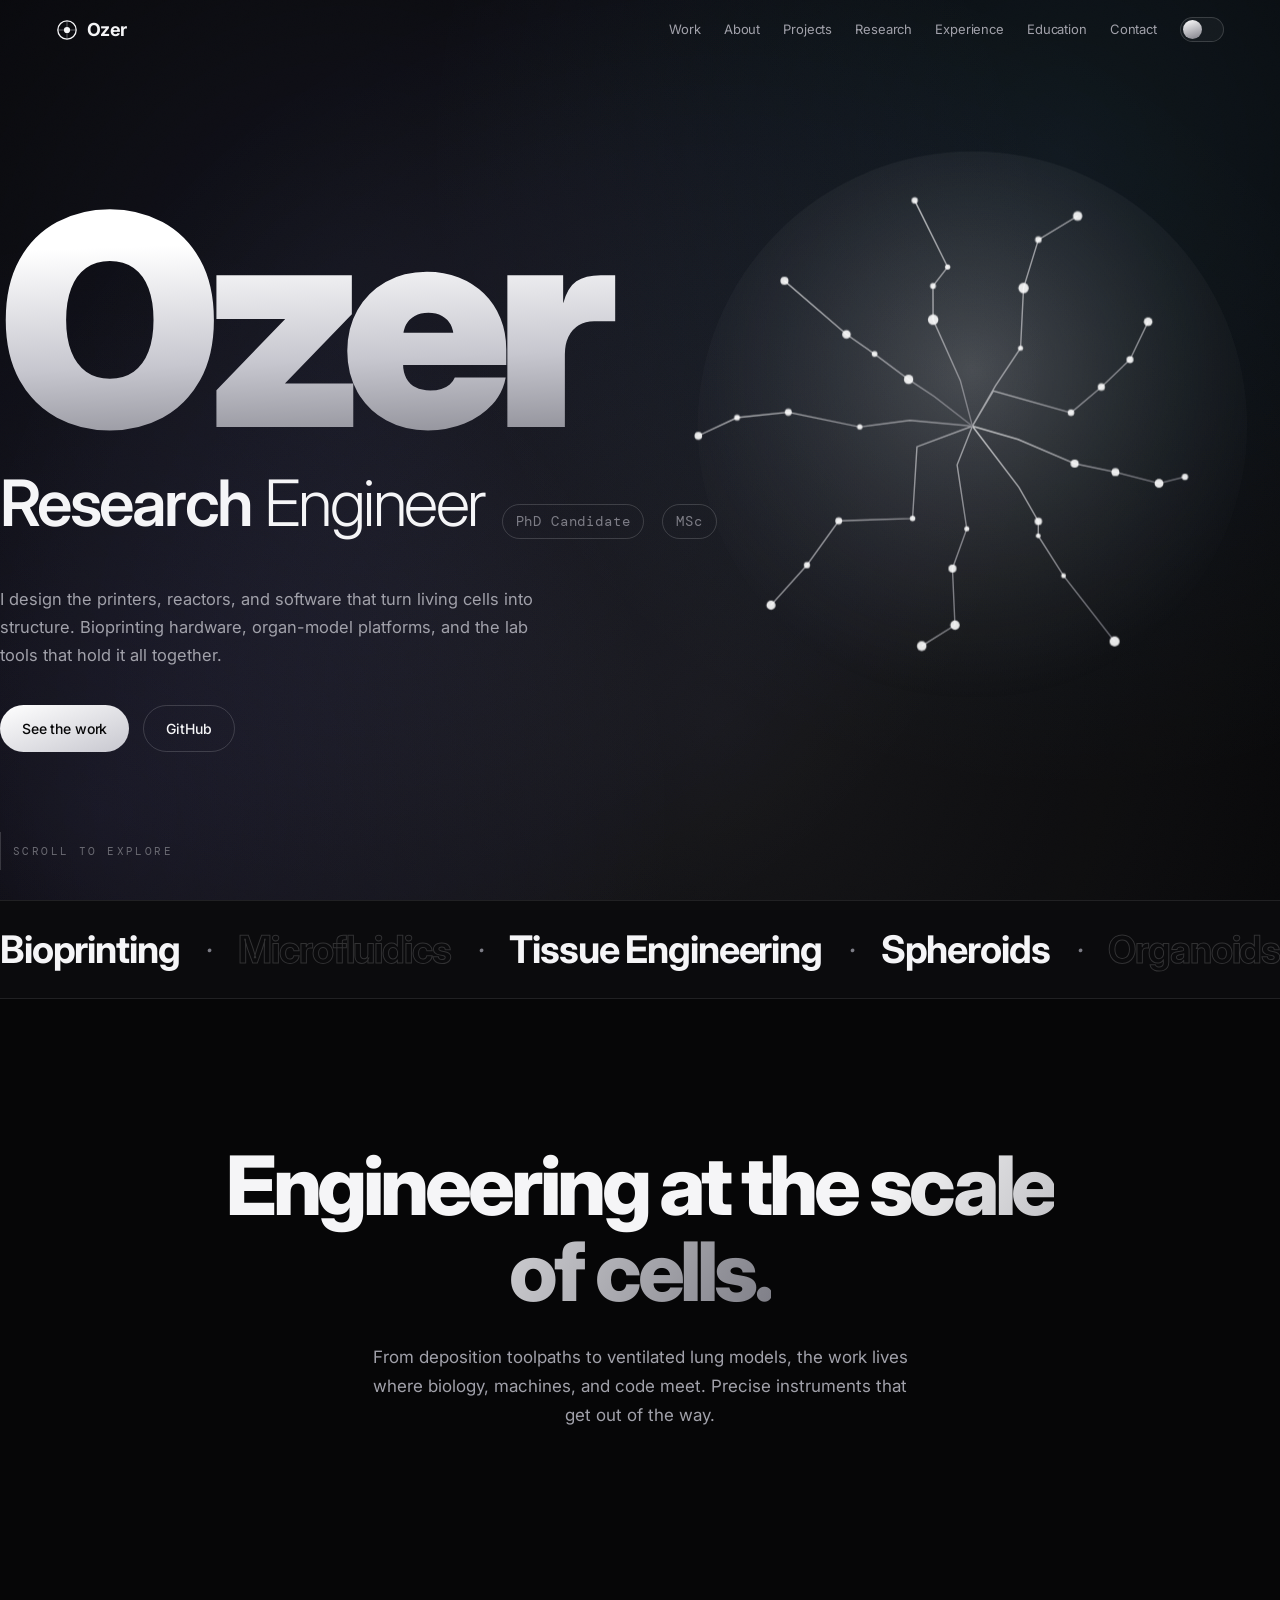
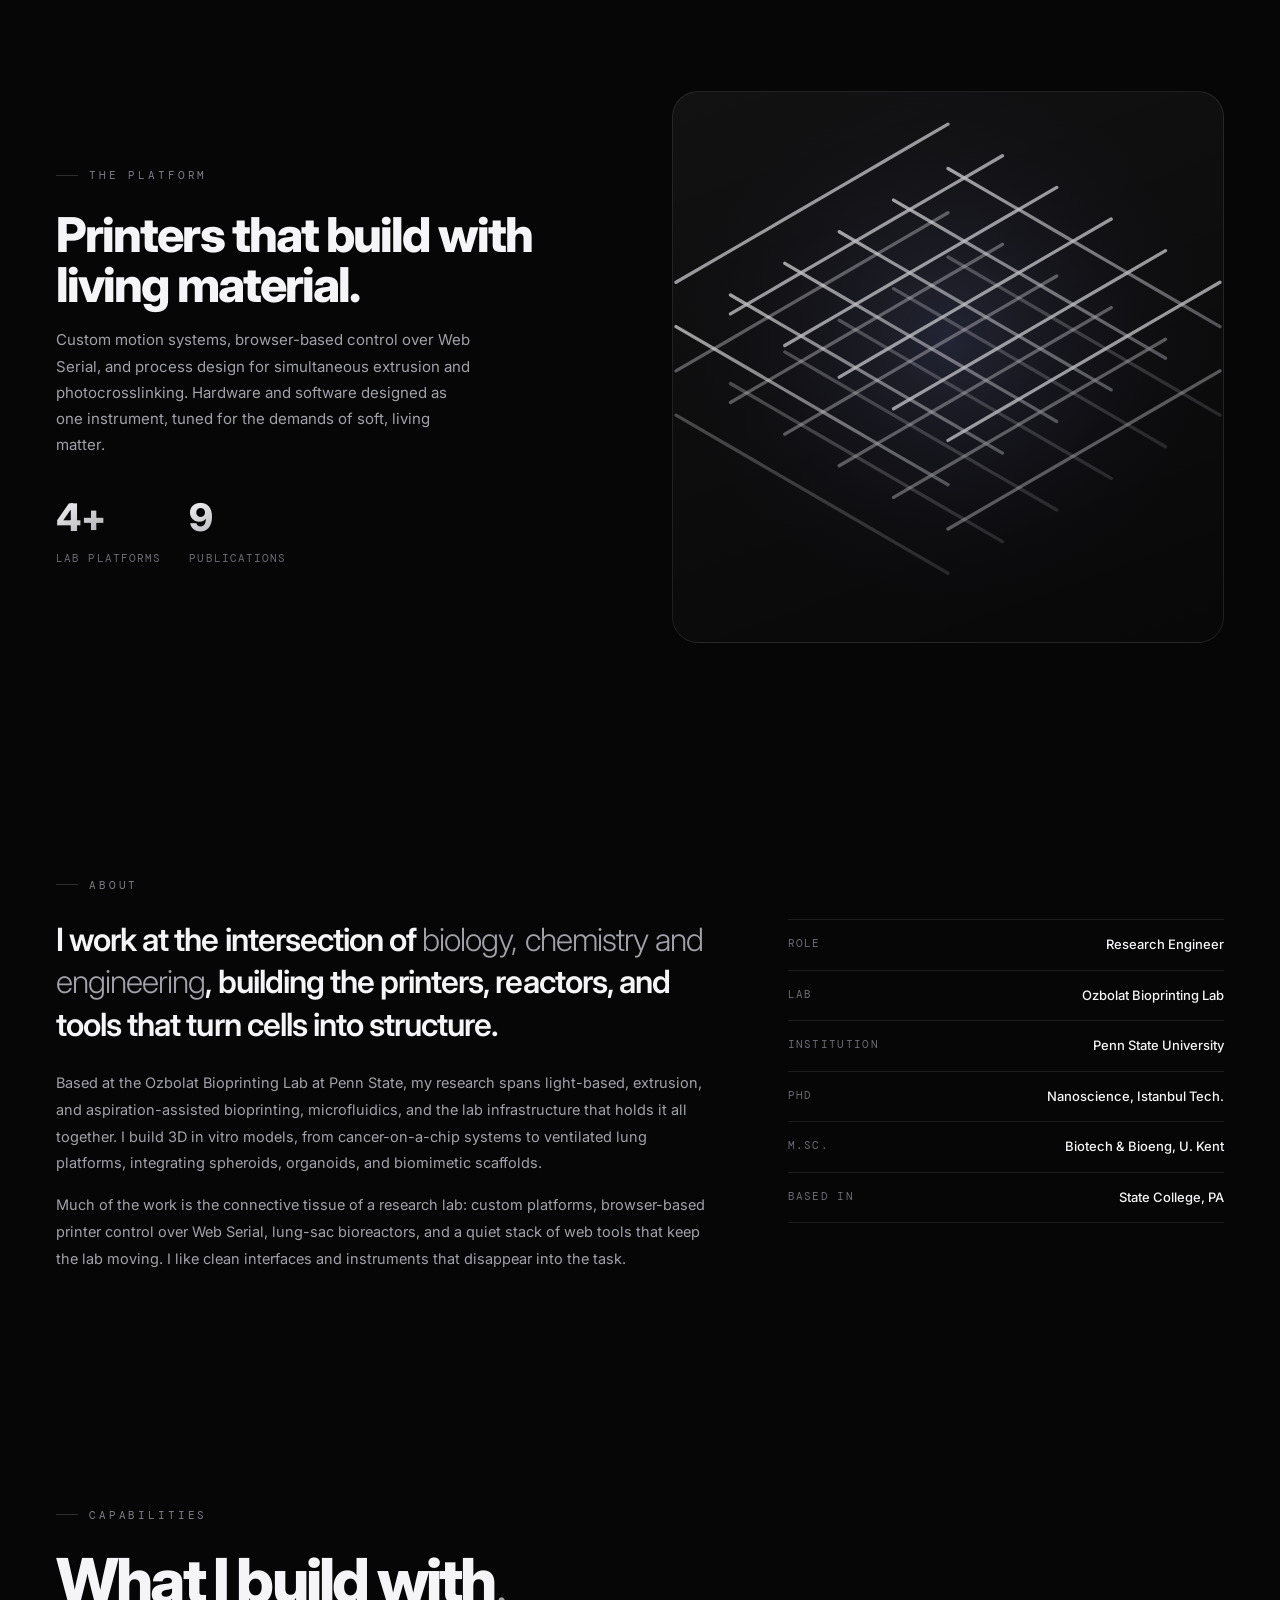
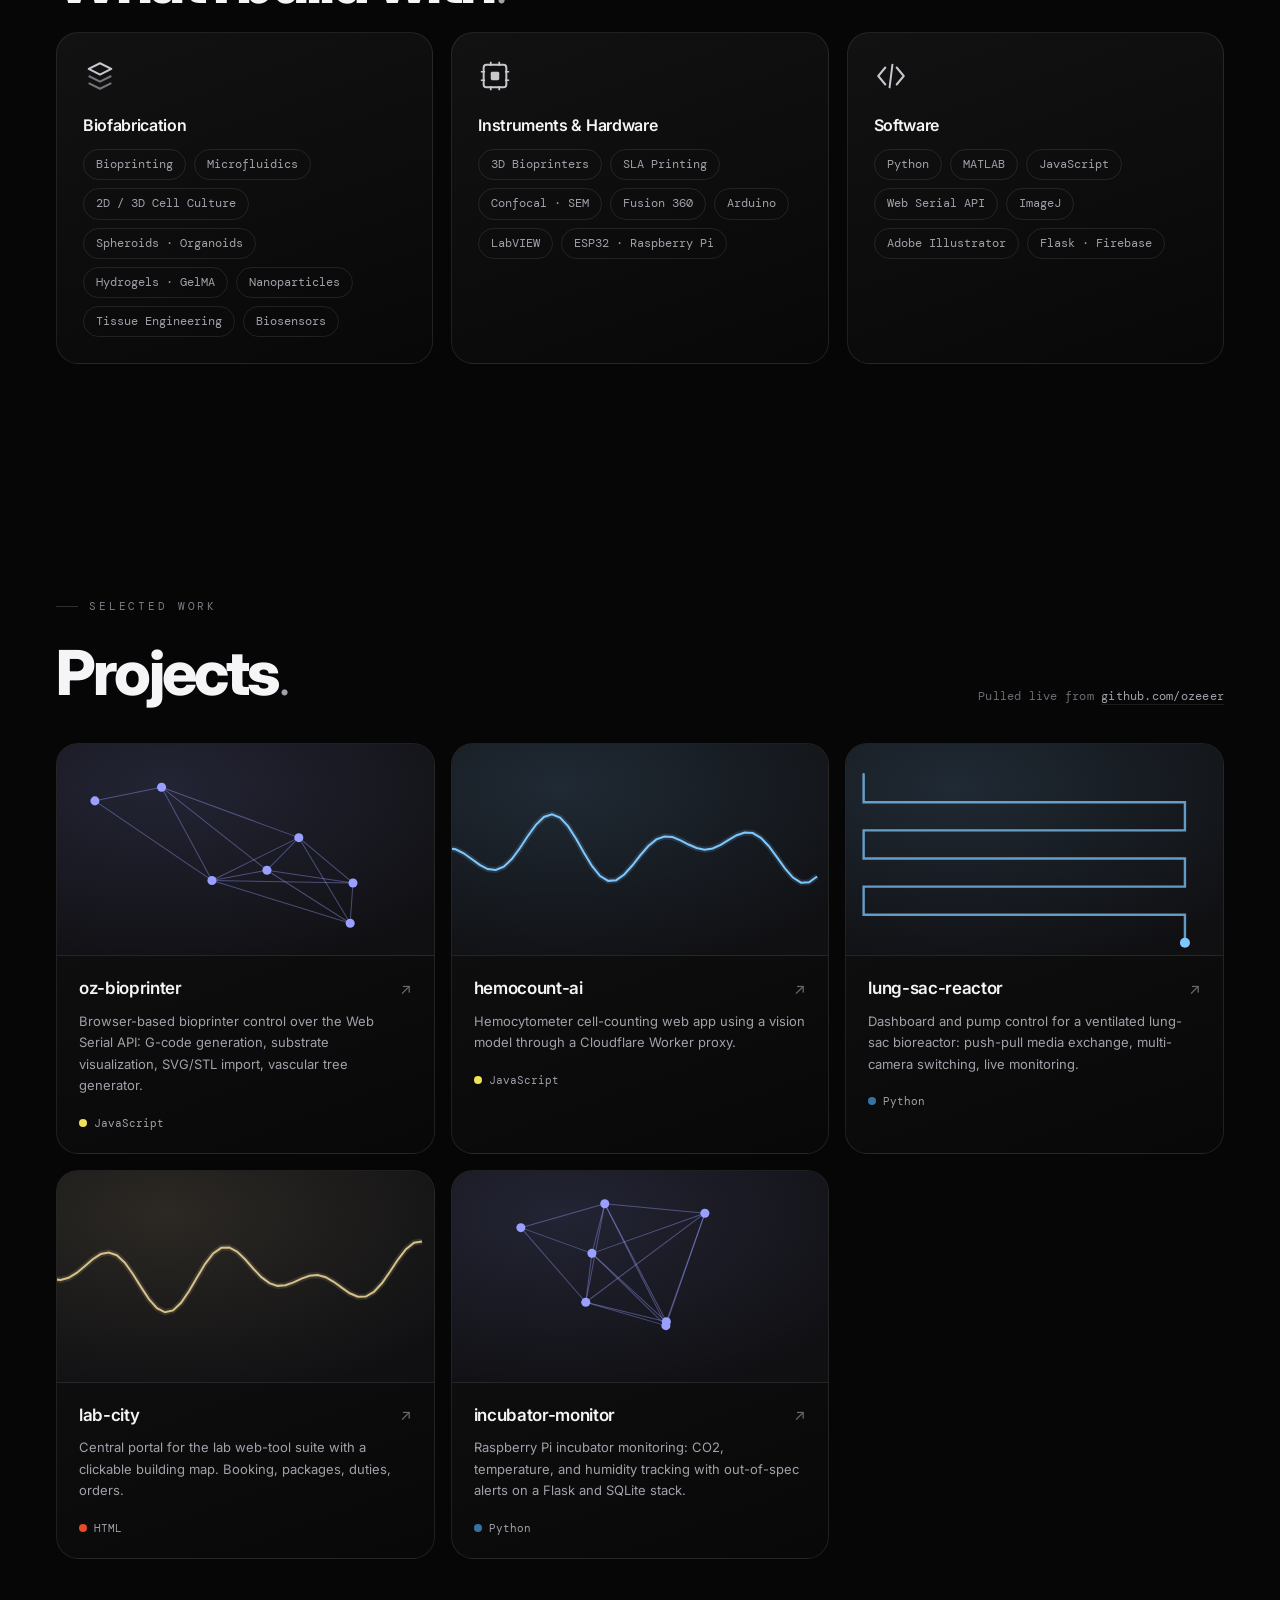
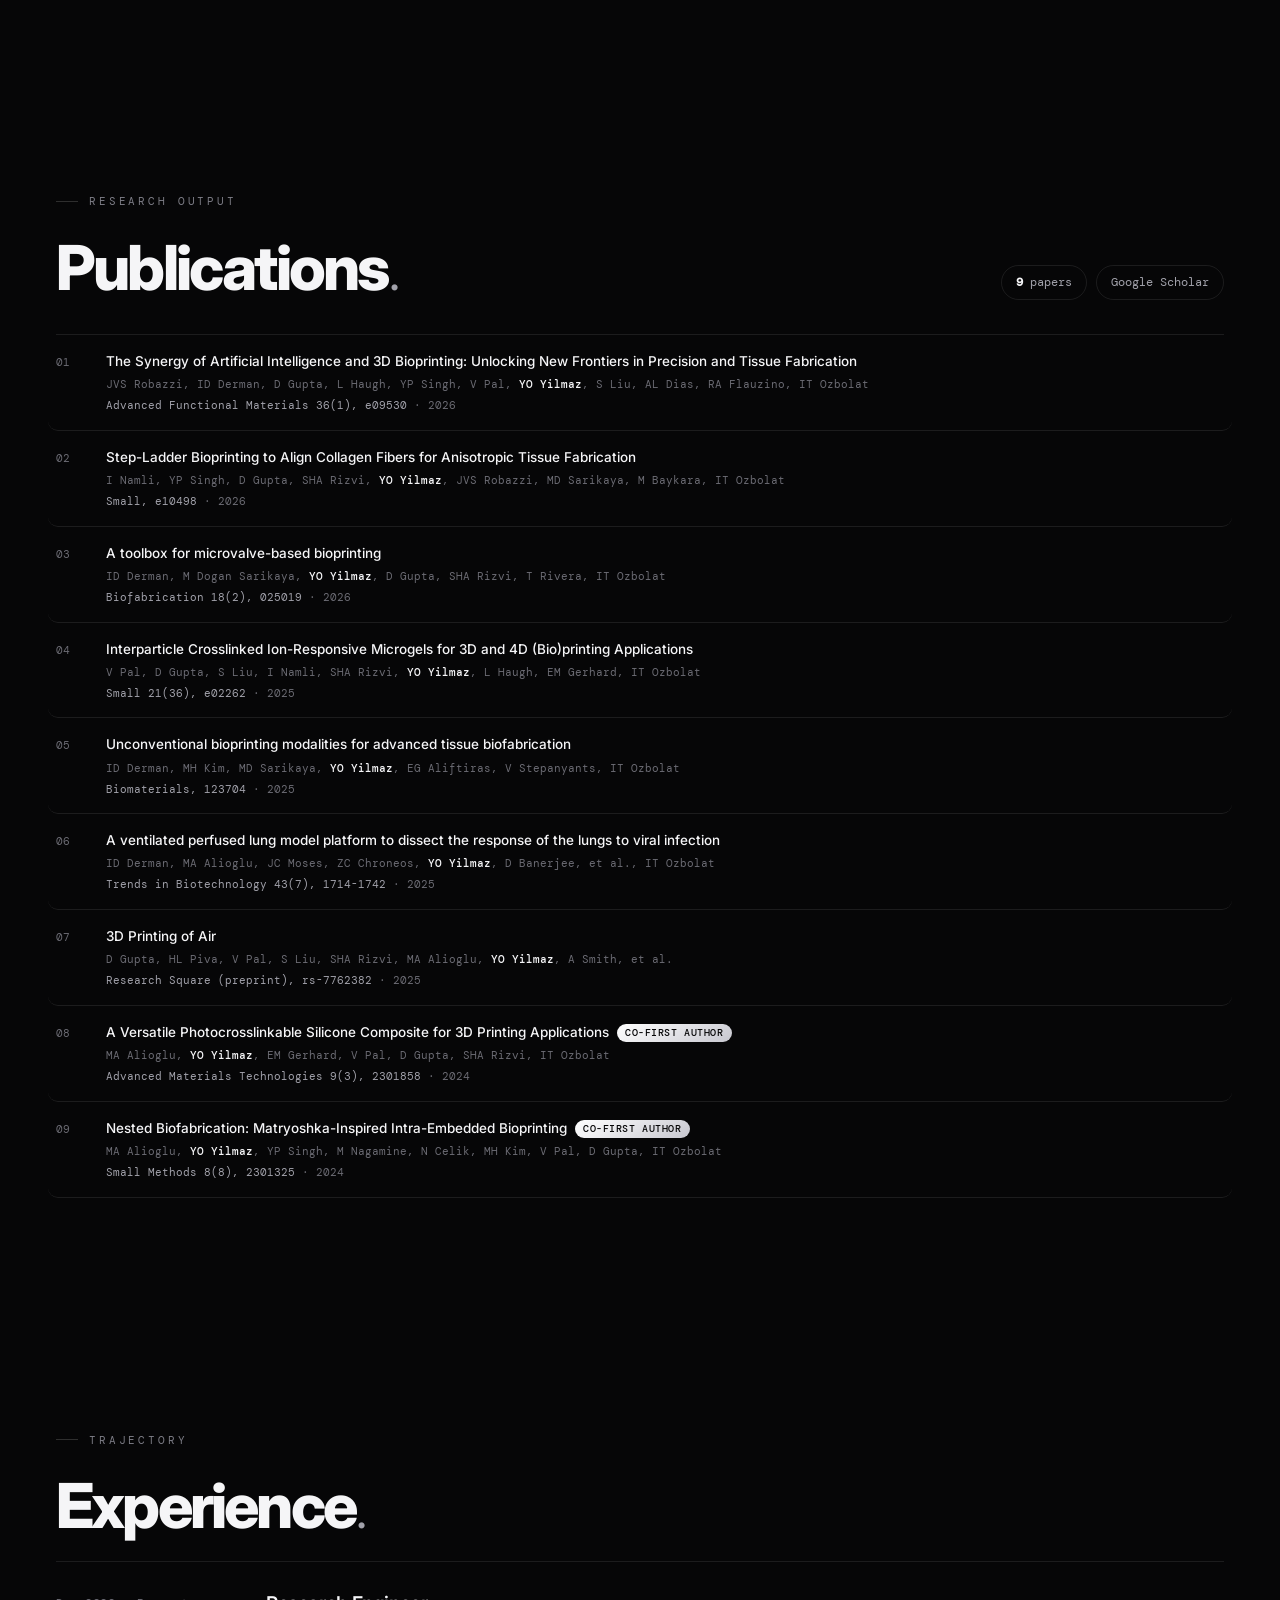
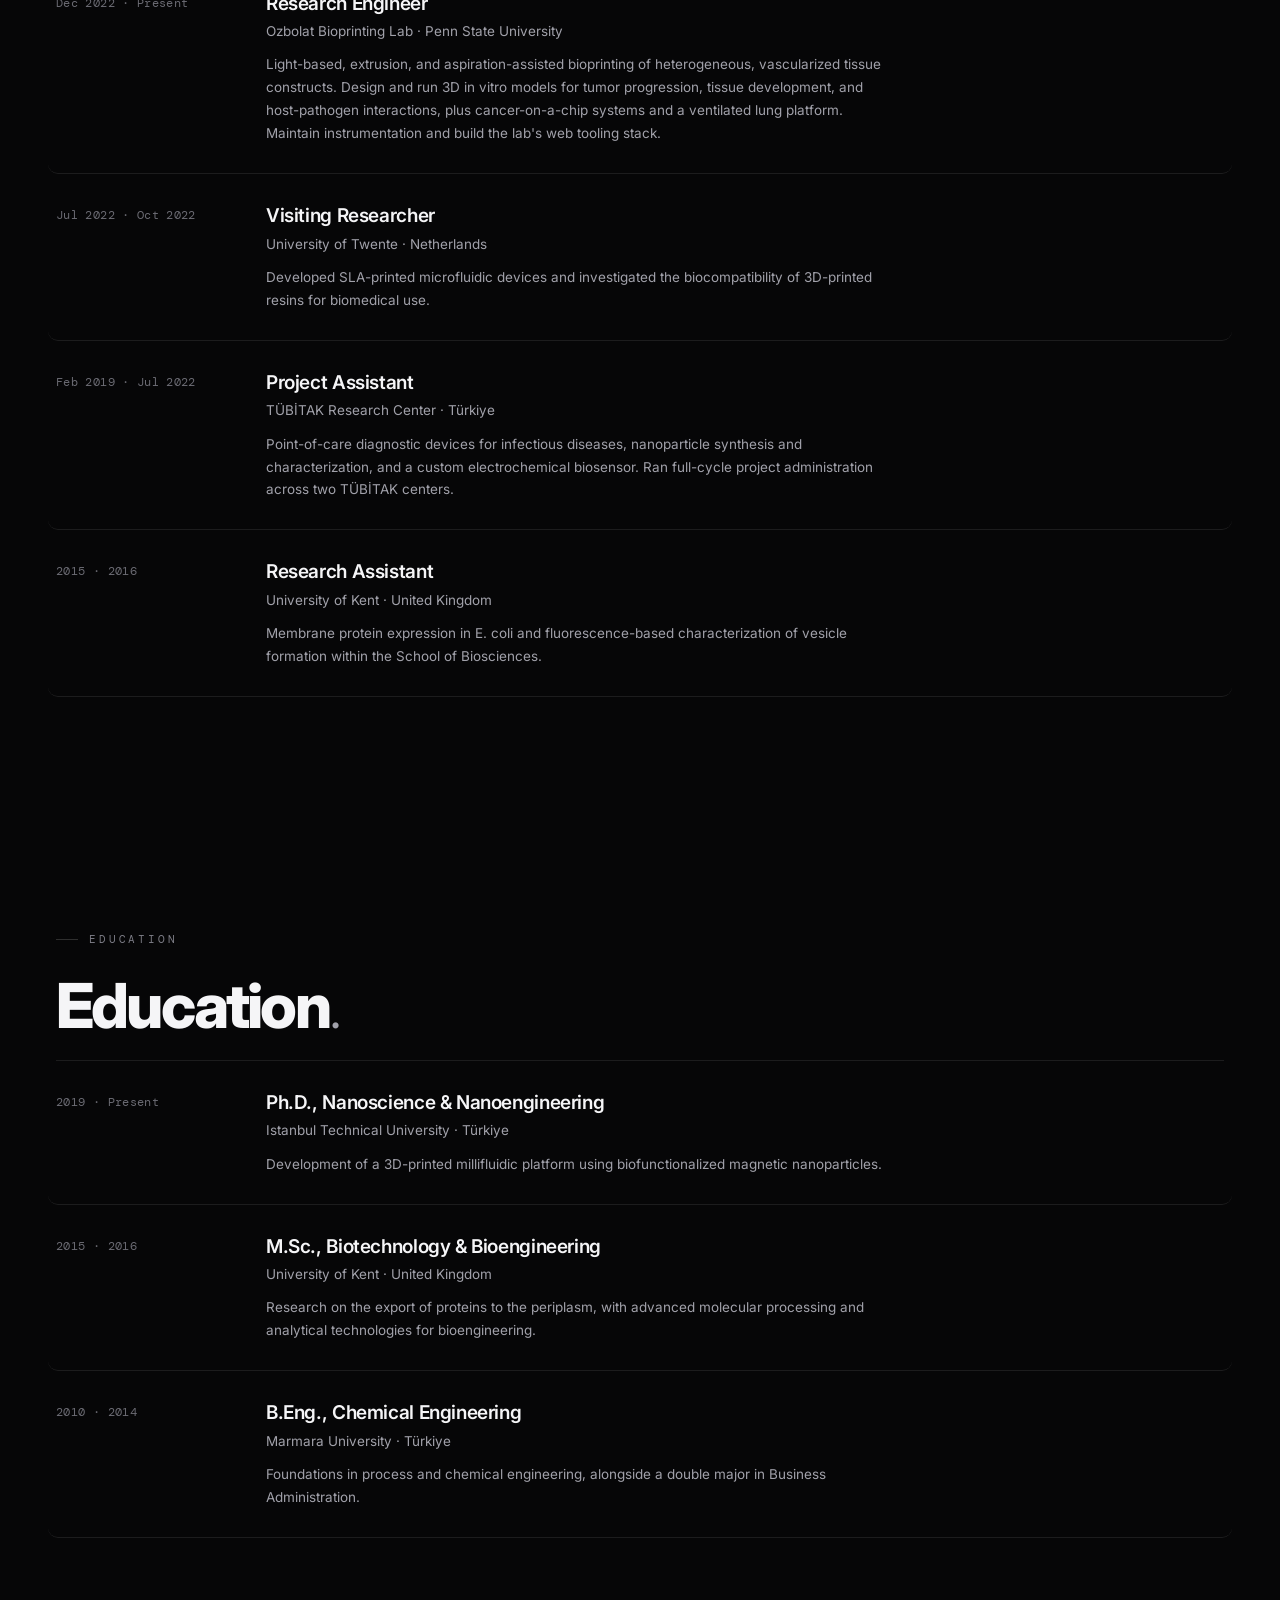
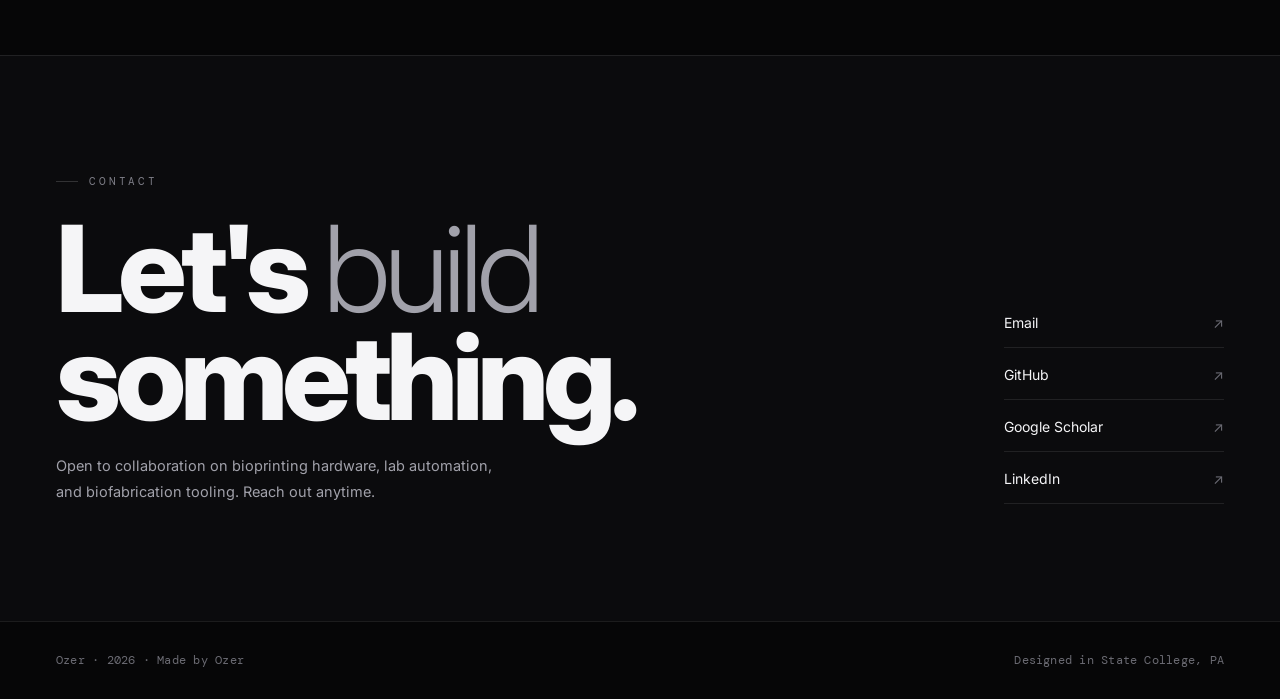
==== index.html @ c4887dd6 "Update Open Graph URL to use uppercase domain" ====
<!DOCTYPE html>
<html lang="en" data-theme="dark">
<head>
<meta charset="UTF-8">
<meta name="viewport" content="width=device-width, initial-scale=1.0">

<title>O23R</title>
<meta name="description" content="Ozer Yilmaz (o23r), Research Engineer and PhD candidate. I design the printers, reactors, and software that turn living cells into structure.">
<link rel="canonical" href="https://o23r.com/">

<!-- favicon -->
<link rel="icon" href="/favicon.ico" sizes="any">
<link rel="icon" href="/favicon-96.png" sizes="96x96" type="image/png">
<link rel="icon" href="/favicon-192.png" sizes="192x192" type="image/png">
<link rel="apple-touch-icon" href="/apple-touch-icon.png">

<!-- social preview -->
<meta property="og:title" content="O23R · Ozer Yilmaz · Research Engineer">
<meta property="og:description" content="I design the printers, reactors, and software that turn living cells into structure.">
<meta property="og:url" content="https://O23R.com/">
<meta property="og:type" content="website">
<meta property="og:site_name" content="O23R">
<meta name="twitter:card" content="summary">

<!-- site name for search results -->
<script type="application/ld+json">
{
  "@context": "https://schema.org",
  "@type": "WebSite",
  "name": "o23r",
  "alternateName": "Ozer Yilmaz",
  "url": "https://o23r.com/"
}
</script>

<link rel="preconnect" href="https://fonts.googleapis.com">
<link rel="preconnect" href="https://fonts.gstatic.com" crossorigin>
<link href="https://fonts.googleapis.com/css2?family=DM+Mono:wght@300;400;500&family=Inter:wght@300;400;500;600;700;800;900&display=swap" rel="stylesheet">
<style>
:root{
  --bg:#060607;
  --bg-2:#0b0b0d;
  --bg-3:#101013;
  --surface:rgba(255,255,255,.025);
  --surface-2:rgba(255,255,255,.04);
  --line:rgba(255,255,255,.09);
  --line-2:rgba(255,255,255,.16);
  --text:#f5f5f7;
  --muted:#a1a1aa;
  --faint:#6b6b73;
  --silver-1:#ffffff;
  --silver-2:#c7c7cf;
  --silver-3:#7d7d86;
  --glow-a:rgba(150,160,255,.16);
  --glow-b:rgba(120,200,255,.12);
  --glow-c:rgba(255,255,255,.05);
  --nav-bg:rgba(8,8,10,.6);
  --card-grad:linear-gradient(160deg,rgba(255,255,255,.05),rgba(255,255,255,.01));
}
[data-theme="light"]{
  --bg:#fbfbfd;
  --bg-2:#f2f2f5;
  --bg-3:#ececef;
  --surface:rgba(0,0,0,.02);
  --surface-2:rgba(0,0,0,.035);
  --line:rgba(0,0,0,.10);
  --line-2:rgba(0,0,0,.16);
  --text:#0a0a0c;
  --muted:#55555e;
  --faint:#8a8a92;
  --silver-1:#0a0a0c;
  --silver-2:#3a3a42;
  --silver-3:#76767e;
  --glow-a:rgba(120,140,255,.14);
  --glow-b:rgba(80,180,255,.10);
  --glow-c:rgba(0,0,0,.03);
  --nav-bg:rgba(251,251,253,.66);
  --card-grad:linear-gradient(160deg,rgba(0,0,0,.04),rgba(0,0,0,.01));
}
*{box-sizing:border-box;margin:0;padding:0}
html{scroll-behavior:smooth;-webkit-text-size-adjust:100%}
body{
  background:var(--bg);color:var(--text);
  font-family:"Inter",-apple-system,BlinkMacSystemFont,"SF Pro Display",system-ui,sans-serif;
  line-height:1.5;-webkit-font-smoothing:antialiased;overflow-x:hidden;
  transition:background .6s ease,color .6s ease;
}
.mono{font-family:"DM Mono",ui-monospace,Menlo,monospace}
h1,h2,h3{font-family:"Inter",-apple-system,system-ui,sans-serif;font-weight:700;letter-spacing:-.03em;line-height:1.04}
a{color:inherit}

/* atmosphere */
#mesh{position:fixed;inset:0;z-index:0;pointer-events:none;opacity:.9;filter:saturate(115%)}
.grain{position:fixed;inset:0;z-index:1;pointer-events:none;opacity:.035;mix-blend-mode:overlay;
  background-image:url("data:image/svg+xml,%3Csvg xmlns='http://www.w3.org/2000/svg' width='160' height='160'%3E%3Cfilter id='n'%3E%3CfeTurbulence type='fractalNoise' baseFrequency='.9' numOctaves='2'/%3E%3C/filter%3E%3Crect width='100%25' height='100%25' filter='url(%23n)'/%3E%3C/svg%3E")}

/* nav */
nav{position:fixed;top:0;left:0;right:0;z-index:100;display:flex;align-items:center;justify-content:space-between;
  padding:16px clamp(18px,5vw,56px);transition:background .45s,border-color .45s,backdrop-filter .45s;border-bottom:1px solid transparent}
nav.scrolled{background:var(--nav-bg);backdrop-filter:blur(22px) saturate(180%);-webkit-backdrop-filter:blur(22px) saturate(180%);border-bottom:1px solid var(--line)}
.brand{font-weight:700;font-size:18px;letter-spacing:-.04em;display:flex;align-items:center;gap:9px}
.brand .mk{width:22px;height:22px}
.nav-links{display:flex;gap:clamp(12px,1.8vw,26px);align-items:center}
.nav-links a{color:var(--muted);text-decoration:none;font-size:13px;letter-spacing:-.01em;transition:color .25s;position:relative}
.nav-links a:hover{color:var(--text)}
@media(max-width:860px){.nav-links a:not(.toggle){display:none}}
.toggle{width:44px;height:25px;border:1px solid var(--line-2);border-radius:30px;background:var(--surface-2);position:relative;cursor:pointer;flex:none}
.toggle::after{content:"";position:absolute;top:2px;left:2px;width:19px;height:19px;border-radius:50%;
  background:linear-gradient(160deg,var(--silver-1),var(--silver-3));transition:transform .4s cubic-bezier(.4,0,.2,1)}
[data-theme="light"] .toggle::after{transform:translateX(19px)}

.wrap{position:relative;z-index:3}
section{padding:clamp(80px,13vh,170px) clamp(18px,5vw,56px);position:relative}
.eyebrow{font-family:"DM Mono",monospace;font-size:11px;letter-spacing:.26em;text-transform:uppercase;color:var(--silver-3);
  display:flex;align-items:center;gap:11px;margin-bottom:26px}
.eyebrow::before{content:"";width:22px;height:1px;background:var(--line-2)}
.sec-title{font-size:clamp(32px,5.6vw,62px);font-weight:800;letter-spacing:-.045em}
.sec-title .light{font-weight:300;color:var(--muted)}

/* ---------- hero ---------- */
.hero{min-height:100svh;display:grid;grid-template-rows:1fr auto;padding-top:120px;position:relative;overflow:hidden}
.hero-core{display:flex;flex-direction:column;justify-content:center;position:relative;z-index:4}
.hero-eyebrow{font-family:"DM Mono",monospace;font-size:12px;letter-spacing:.28em;text-transform:uppercase;color:var(--silver-3);margin-bottom:24px;opacity:0;animation:fade .9s .1s forwards}
.wordmark{font-weight:900;font-size:clamp(88px,23vw,320px);line-height:.82;letter-spacing:-.06em;
  background:linear-gradient(178deg,var(--silver-1) 18%,var(--silver-2) 60%,var(--silver-3) 100%);
  -webkit-background-clip:text;background-clip:text;color:transparent;
  opacity:0;animation:rise 1.1s .2s cubic-bezier(.2,.7,.2,1) forwards;transform:translateY(34px)}
.role-line{display:flex;align-items:baseline;gap:18px;flex-wrap:wrap;margin-top:14px;opacity:0;animation:rise 1.1s .38s cubic-bezier(.2,.7,.2,1) forwards;transform:translateY(28px)}
.role-line .role{font-weight:300;font-size:clamp(26px,5.4vw,64px);letter-spacing:-.04em;color:var(--text)}
.role-line .role b{font-weight:600}
.role-line .deg{font-family:"DM Mono",monospace;font-size:clamp(11px,1.4vw,14px);letter-spacing:.06em;color:var(--silver-3);
  border:1px solid var(--line-2);border-radius:30px;padding:6px 13px;white-space:nowrap}
.hero-sub{margin-top:34px;max-width:540px;color:var(--muted);font-size:clamp(14px,1.5vw,16.5px);line-height:1.7;font-weight:400;
  opacity:0;animation:rise 1s .54s forwards;transform:translateY(20px)}
.hero-cta{display:flex;gap:14px;margin-top:36px;flex-wrap:wrap;opacity:0;animation:rise 1s .68s forwards;transform:translateY(20px)}
.btn{display:inline-flex;align-items:center;gap:9px;text-decoration:none;font-size:14px;font-weight:500;letter-spacing:-.01em;
  padding:12px 22px;border-radius:30px;transition:transform .25s,background .25s,border-color .25s}
.btn-primary{background:linear-gradient(160deg,var(--silver-1),var(--silver-2));color:var(--bg)}
.btn-primary:hover{transform:translateY(-2px)}
.btn-ghost{border:1px solid var(--line-2);color:var(--text)}
.btn-ghost:hover{border-color:var(--text);transform:translateY(-2px)}
.hero-visual{position:absolute;right:-4vw;top:50%;transform:translateY(-50%);width:min(56vw,760px);z-index:2;
  opacity:0;animation:fade 1.6s .5s forwards;pointer-events:none}
@media(max-width:980px){.hero-visual{opacity:.3;right:-22vw;width:120vw}}
.scroll-cue{display:flex;align-items:center;gap:12px;padding-bottom:30px;font-family:"DM Mono",monospace;font-size:11px;letter-spacing:.22em;
  text-transform:uppercase;color:var(--faint);z-index:4;opacity:0;animation:fade 1s 1s forwards}
.scroll-cue .track{width:1px;height:38px;background:var(--line-2);position:relative;overflow:hidden}
.scroll-cue .track::after{content:"";position:absolute;left:0;top:-38px;width:100%;height:38px;background:var(--silver-2);animation:drop 2.1s infinite}
@keyframes drop{0%{top:-38px}55%,100%{top:38px}}
@keyframes fade{to{opacity:1}}
@keyframes rise{to{opacity:1;transform:none}}

/* ---------- marquee ---------- */
.marquee{border-top:1px solid var(--line);border-bottom:1px solid var(--line);overflow:hidden;background:var(--bg-2);position:relative;z-index:3}
.marquee-track{display:flex;white-space:nowrap;animation:scroll-x 42s linear infinite}
.marquee:hover .marquee-track{animation-play-state:paused}
.marquee-track span{font-weight:700;font-size:clamp(20px,3.6vw,38px);letter-spacing:-.03em;padding:20px 0;display:inline-flex;align-items:center}
.marquee-track .sep{color:var(--silver-3);margin:0 26px;font-weight:300}
.marquee-track .ghost{color:transparent;-webkit-text-stroke:1px var(--line-2)}
@keyframes scroll-x{to{transform:translateX(-50%)}}

/* ---------- statement (apple pinned) ---------- */
.statement{padding-block:clamp(90px,16vh,200px);text-align:center;position:relative;z-index:3}
.statement h2{font-size:clamp(30px,6.4vw,84px);font-weight:800;letter-spacing:-.05em;max-width:16ch;margin:0 auto;line-height:1.05}
.statement h2 .grad{background:linear-gradient(120deg,var(--silver-1),var(--silver-3));-webkit-background-clip:text;background-clip:text;color:transparent}
.statement p{color:var(--muted);max-width:50ch;margin:28px auto 0;font-size:clamp(14px,1.6vw,17px);line-height:1.7}

/* ---------- showcase / big visual ---------- */
.showcase{display:grid;grid-template-columns:1fr 1fr;gap:clamp(28px,5vw,72px);align-items:center}
@media(max-width:900px){.showcase{grid-template-columns:1fr}}
.showcase-copy h2{font-size:clamp(28px,4vw,48px);font-weight:800;letter-spacing:-.04em;margin-bottom:18px}
.showcase-copy p{color:var(--muted);font-size:15px;line-height:1.75;max-width:46ch}
.showcase-copy .mini{display:flex;gap:28px;margin-top:30px;flex-wrap:wrap}
.showcase-copy .mini div{display:flex;flex-direction:column}
.showcase-copy .mini .num{font-size:clamp(26px,3vw,38px);font-weight:800;letter-spacing:-.03em;
  background:linear-gradient(150deg,var(--silver-1),var(--silver-3));-webkit-background-clip:text;background-clip:text;color:transparent}
.showcase-copy .mini .lbl{font-family:"DM Mono",monospace;font-size:11px;letter-spacing:.1em;text-transform:uppercase;color:var(--faint);margin-top:4px}
.showcase-art{border:1px solid var(--line);border-radius:26px;background:var(--card-grad);overflow:hidden;position:relative;aspect-ratio:1/1;display:grid;place-items:center}
.showcase-art svg{width:100%;height:100%}

/* ---------- about me ---------- */
.about-grid{display:grid;grid-template-columns:1.5fr 1fr;gap:clamp(30px,6vw,84px);align-items:start}
@media(max-width:860px){.about-grid{grid-template-columns:1fr}}
.about-lead{font-size:clamp(21px,2.7vw,32px);font-weight:600;letter-spacing:-.03em;line-height:1.32}
.about-lead em{font-weight:300;font-style:normal;color:var(--muted)}
.about-body{color:var(--muted);font-size:14.5px;line-height:1.85;margin-top:24px}
.about-body p+p{margin-top:15px}
.facts{border-top:1px solid var(--line)}
.fact{display:flex;justify-content:space-between;gap:16px;padding:15px 0;border-bottom:1px solid var(--line);font-size:13px}
.fact .k{font-family:"DM Mono",monospace;color:var(--faint);text-transform:uppercase;letter-spacing:.12em;font-size:11px}
.fact .v{color:var(--text);text-align:right;font-weight:500}

/* ---------- skills ---------- */
.skill-cols{display:grid;grid-template-columns:repeat(3,1fr);gap:18px;margin-top:18px}
@media(max-width:860px){.skill-cols{grid-template-columns:1fr}}
.skill-card{border:1px solid var(--line);border-radius:22px;padding:26px;background:var(--card-grad);transition:border-color .35s,transform .35s;position:relative;overflow:hidden}
.skill-card:hover{border-color:var(--line-2);transform:translateY(-4px)}
.skill-card .ic{width:34px;height:34px;margin-bottom:18px;color:var(--silver-2)}
.skill-card h3{font-size:16px;font-weight:600;letter-spacing:-.02em;margin-bottom:16px}
.chips{display:flex;flex-wrap:wrap;gap:8px}
.chip{font-family:"DM Mono",monospace;font-size:11.5px;color:var(--muted);border:1px solid var(--line);border-radius:30px;padding:6px 12px;transition:color .25s,border-color .25s}
.chip:hover{color:var(--text);border-color:var(--line-2)}

/* ---------- projects ---------- */
.proj-head{display:flex;justify-content:space-between;align-items:flex-end;flex-wrap:wrap;gap:14px}
.proj-head .src{font-family:"DM Mono",monospace;font-size:11.5px;color:var(--faint);letter-spacing:.02em}
.proj-head .src a{color:var(--muted);text-decoration:none;border-bottom:1px solid var(--line)}
.proj-grid{display:grid;grid-template-columns:repeat(auto-fill,minmax(300px,1fr));gap:16px;margin-top:38px}
.proj{border:1px solid var(--line);border-radius:22px;background:var(--card-grad);text-decoration:none;color:inherit;
  display:flex;flex-direction:column;overflow:hidden;transition:border-color .35s,transform .35s;position:relative}
.proj:hover{border-color:var(--line-2);transform:translateY(-5px)}
.proj-thumb{aspect-ratio:16/9;width:100%;background:var(--bg-3);position:relative;overflow:hidden;border-bottom:1px solid var(--line)}
.proj-thumb svg{position:absolute;inset:0;width:100%;height:100%;transition:transform .6s cubic-bezier(.2,.7,.2,1)}
.proj:hover .proj-thumb svg{transform:scale(1.06)}
.proj-body{padding:20px 22px 22px}
.proj-top{display:flex;justify-content:space-between;align-items:center;gap:10px;margin-bottom:9px}
.proj-name{font-size:17px;font-weight:600;letter-spacing:-.02em}
.proj-arrow{color:var(--faint);font-size:15px;transition:transform .3s,color .3s}
.proj:hover .proj-arrow{transform:translate(3px,-3px);color:var(--text)}
.proj-desc{color:var(--muted);font-size:13px;line-height:1.65}
.proj-foot{display:flex;align-items:center;gap:16px;margin-top:18px;font-family:"DM Mono",monospace;font-size:11px;color:var(--faint)}
.proj-foot .lang{display:flex;align-items:center;gap:7px;color:var(--muted)}
.dot-lang{width:8px;height:8px;border-radius:50%}
.skel{border:1px solid var(--line);border-radius:22px;height:260px;background:linear-gradient(100deg,var(--surface) 30%,var(--surface-2) 50%,var(--surface) 70%);background-size:200% 100%;animation:shimmer 1.5s infinite}
@keyframes shimmer{to{background-position:-200% 0}}

/* ---------- publications ---------- */
.pub-head{display:flex;justify-content:space-between;align-items:flex-end;flex-wrap:wrap;gap:14px}
.pub-stats{display:flex;gap:9px;flex-wrap:wrap}
.pub-stat{font-family:"DM Mono",monospace;border:1px solid var(--line);border-radius:30px;padding:8px 14px;font-size:11.5px;color:var(--muted)}
.pub-stat b{color:var(--text);font-weight:600}
.pub-list{margin-top:34px;border-top:1px solid var(--line)}
.pub{display:grid;grid-template-columns:34px 1fr;gap:16px;padding:16px 8px;margin:0 -8px;border-bottom:1px solid var(--line);align-items:start;transition:background .25s;border-radius:10px}
.pub:hover{background:var(--surface)}
.pub-idx{font-family:"DM Mono",monospace;font-size:11px;color:var(--faint);padding-top:3px}
.pub-main .pt{font-size:13.5px;line-height:1.5;color:var(--text);font-weight:500}
.pub-main .pt a{text-decoration:none;border-bottom:1px solid transparent;transition:border-color .25s}
.pub-main .pt a:hover{border-color:var(--line-2)}
.first-tag{display:inline-block;margin-left:8px;font-family:"DM Mono",monospace;font-size:9.5px;letter-spacing:.06em;text-transform:uppercase;color:var(--bg);background:linear-gradient(150deg,var(--silver-1),var(--silver-2));border-radius:20px;padding:2px 8px;vertical-align:middle;white-space:nowrap}
.pub-authors{font-family:"DM Mono",monospace;font-size:11px;color:var(--faint);line-height:1.55;margin-top:5px}
.pub-authors .me{color:var(--text);font-weight:500}
.pub-venue{font-family:"DM Mono",monospace;font-size:11px;color:var(--muted);margin-top:4px}
.pub-venue .yr{color:var(--faint)}
.cite-badge{display:inline-flex;align-items:baseline;gap:5px;border:1px solid var(--line);border-radius:30px;padding:4px 11px;font-family:"DM Mono",monospace;font-size:10.5px;color:var(--muted);white-space:nowrap}
.cite-badge b{color:var(--text);font-weight:600;font-size:12px}
@media(max-width:680px){.pub{grid-template-columns:24px 1fr}}

/* ---------- experience ---------- */
.exp-list{margin-top:22px;border-top:1px solid var(--line)}
.exp{display:grid;grid-template-columns:180px 1fr;gap:30px;padding:28px 8px;margin:0 -8px;border-bottom:1px solid var(--line);transition:background .25s;border-radius:10px}
.exp:hover{background:var(--surface)}
.exp .when{font-family:"DM Mono",monospace;font-size:12px;color:var(--faint);letter-spacing:.03em;padding-top:4px}
.exp .role-t{font-size:19px;font-weight:600;letter-spacing:-.02em}
.exp .org{font-size:13.5px;color:var(--muted);margin-top:3px}
.exp .exp-desc{font-size:13.5px;color:var(--muted);line-height:1.7;margin-top:12px;max-width:620px}
@media(max-width:680px){.exp{grid-template-columns:1fr;gap:8px}}

/* ---------- contact ---------- */
.contact{border-top:1px solid var(--line);background:var(--bg-2);position:relative;z-index:3}
.contact-inner{display:grid;grid-template-columns:1fr auto;gap:44px;align-items:end}
@media(max-width:860px){.contact-inner{grid-template-columns:1fr}}
.contact h2{font-size:clamp(40px,9.5vw,120px);font-weight:800;letter-spacing:-.05em;line-height:.9}
.contact h2 .light{font-weight:300;color:var(--muted)}
.contact-sub{color:var(--muted);font-size:14.5px;margin-top:22px;max-width:440px;line-height:1.75}
.contact-links{display:flex;flex-direction:column;gap:2px;min-width:220px}
.contact-links a{display:flex;justify-content:space-between;gap:20px;text-decoration:none;color:var(--text);font-size:14px;
  padding:14px 0;border-bottom:1px solid var(--line);transition:padding-left .3s,color .3s}
.contact-links a:hover{padding-left:8px}
.contact-links a span{color:var(--faint);transition:transform .3s}
.contact-links a:hover span{transform:translateX(4px)}
footer{padding:30px clamp(18px,5vw,56px);border-top:1px solid var(--line);display:flex;justify-content:space-between;
  flex-wrap:wrap;gap:12px;font-family:"DM Mono",monospace;font-size:11.5px;color:var(--faint);letter-spacing:.02em;position:relative;z-index:3}

.reveal{opacity:0;transform:translateY(40px);transition:opacity 1s cubic-bezier(.2,.7,.2,1),transform 1s cubic-bezier(.2,.7,.2,1)}
.reveal.in{opacity:1;transform:none}
.stagger>*{opacity:0;transform:translateY(28px);transition:opacity .8s cubic-bezier(.2,.7,.2,1),transform .8s cubic-bezier(.2,.7,.2,1)}
.stagger.in>*{opacity:1;transform:none}
.stagger.in>*:nth-child(2){transition-delay:.08s}
.stagger.in>*:nth-child(3){transition-delay:.16s}
.stagger.in>*:nth-child(4){transition-delay:.24s}

@media(prefers-reduced-motion:reduce){
  *{animation:none!important;transition:none!important}
  .reveal,.stagger>*{opacity:1;transform:none}
  .hero-eyebrow,.wordmark,.role-line,.hero-sub,.hero-cta,.hero-visual,.scroll-cue{opacity:1;transform:none}
}
::selection{background:var(--silver-2);color:var(--bg)}
</style>
</head>
<body>
<canvas id="mesh"></canvas>
<div class="grain"></div>

<nav id="nav">
  <div class="brand">
    <svg class="mk" viewBox="0 0 24 24" fill="none"><circle cx="12" cy="12" r="10" stroke="currentColor" stroke-width="1.4"/><path d="M12 2v20M2 12h20" stroke="currentColor" stroke-width="1" opacity=".4"/><circle cx="12" cy="12" r="3.4" fill="currentColor"/></svg>
    Ozer
  </div>
  <div class="nav-links">
    <a href="#work">Work</a>
    <a href="#about">About</a>
    <a href="#projects">Projects</a>
    <a href="#publications">Research</a>
    <a href="#experience">Experience</a>
    <a href="#education">Education</a>
    <a href="#contact">Contact</a>
    <div class="toggle" id="toggle" role="button" aria-label="Toggle theme" tabindex="0"></div>
  </div>
</nav>

<div class="wrap">

<!-- HERO -->
<header class="hero" id="top">
  <svg class="hero-visual" viewBox="0 0 600 600" fill="none" aria-hidden="true">
    <defs>
      <radialGradient id="hg" cx="50%" cy="40%" r="60%">
        <stop offset="0%" stop-color="var(--silver-1)" stop-opacity=".9"/>
        <stop offset="100%" stop-color="var(--silver-3)" stop-opacity="0"/>
      </radialGradient>
      <linearGradient id="hl" x1="0" y1="0" x2="1" y2="1">
        <stop offset="0%" stop-color="var(--silver-1)"/><stop offset="100%" stop-color="var(--silver-3)"/>
      </linearGradient>
    </defs>
    <g id="vasc" stroke="url(#hl)" stroke-width="1.2" opacity=".7" fill="none"></g>
    <circle cx="300" cy="280" r="230" fill="url(#hg)" opacity=".25"/>
    <g id="nodes" fill="var(--silver-1)"></g>
  </svg>
  <div class="hero-core">
    <div class="wordmark">Ozer</div>
    <div class="role-line">
      <div class="role"><b>Research</b> Engineer</div>
      <div class="deg">PhD Candidate</div>
      <div class="deg">MSc</div>
    </div>
    <p class="hero-sub">I design the printers, reactors, and software that turn living cells into structure. Bioprinting hardware, organ-model platforms, and the lab tools that hold it all together.</p>
    <div class="hero-cta">
      <a class="btn btn-primary" href="#work">See the work</a>
      <a class="btn btn-ghost" href="https://github.com/ozeeer" target="_blank" rel="noopener">GitHub</a>
    </div>
  </div>
  <div class="scroll-cue"><span class="track"></span> Scroll to explore</div>
</header>

<!-- MARQUEE -->
<div class="marquee">
  <div class="marquee-track" id="marquee">
    <span>Bioprinting<i class="sep">·</i><b class="ghost">Microfluidics</b><i class="sep">·</i>Tissue Engineering<i class="sep">·</i>Spheroids<i class="sep">·</i><b class="ghost">Organoids</b><i class="sep">·</i>Cancer-on-a-Chip<i class="sep">·</i>Nanoparticles<i class="sep">·</i>Biosensors<i class="sep">·</i><b class="ghost">Bioreactors</b><i class="sep">·</i></span>
  </div>
</div>

<!-- STATEMENT -->
<section class="statement reveal">
  <h2>Engineering at the <span class="grad">scale of cells.</span></h2>
  <p>From deposition toolpaths to ventilated lung models, the work lives where biology, machines, and code meet. Precise instruments that get out of the way.</p>
</section>

<!-- SHOWCASE / WORK -->
<section id="work" class="reveal">
  <div class="showcase">
    <div class="showcase-copy">
      <div class="eyebrow">The platform</div>
      <h2>Printers that build with living material.</h2>
      <p>Custom motion systems, browser-based control over Web Serial, and process design for simultaneous extrusion and photocrosslinking. Hardware and software designed as one instrument, tuned for the demands of soft, living matter.</p>
      <div class="mini">
        <div><span class="num">4+</span><span class="lbl">Lab platforms</span></div>
        <div><span class="num">9</span><span class="lbl">Publications</span></div>
      </div>
    </div>
    <div class="showcase-art" id="scaffold-art"></div>
  </div>
</section>

<!-- ABOUT -->
<section id="about" class="reveal">
  <div class="eyebrow">About</div>
  <div class="about-grid">
    <div>
      <p class="about-lead">I work at the intersection of <em>biology, chemistry and engineering</em>, building the printers, reactors, and tools that turn cells into structure.</p>
      <div class="about-body">
        <p>Based at the Ozbolat Bioprinting Lab at Penn State, my research spans light-based, extrusion, and aspiration-assisted bioprinting, microfluidics, and the lab infrastructure that holds it all together. I build 3D in vitro models, from cancer-on-a-chip systems to ventilated lung platforms, integrating spheroids, organoids, and biomimetic scaffolds.</p>
        <p>Much of the work is the connective tissue of a research lab: custom platforms, browser-based printer control over Web Serial, lung-sac bioreactors, and a quiet stack of web tools that keep the lab moving. I like clean interfaces and instruments that disappear into the task.</p>
      </div>
    </div>
    <div class="facts">
      <div class="fact"><span class="k">Role</span><span class="v">Research Engineer</span></div>
      <div class="fact"><span class="k">Lab</span><span class="v">Ozbolat Bioprinting Lab</span></div>
      <div class="fact"><span class="k">Institution</span><span class="v">Penn State University</span></div>
      <div class="fact"><span class="k">PhD</span><span class="v">Nanoscience, Istanbul Tech.</span></div>
      <div class="fact"><span class="k">M.Sc.</span><span class="v">Biotech & Bioeng, U. Kent</span></div>
      <div class="fact"><span class="k">Based in</span><span class="v">State College, PA</span></div>
    </div>
  </div>
</section>

<!-- SKILLS -->
<section id="skills" class="reveal">
  <div class="eyebrow">Capabilities</div>
  <h2 class="sec-title">What I build with<span class="light">.</span></h2>
  <div class="skill-cols stagger">
    <div class="skill-card">
      <svg class="ic" viewBox="0 0 24 24" fill="none"><path d="M4 7l8-4 8 4-8 4-8-4z" stroke="currentColor" stroke-width="1.4" stroke-linejoin="round"/><path d="M4 12l8 4 8-4M4 17l8 4 8-4" stroke="currentColor" stroke-width="1.4" stroke-linejoin="round" opacity=".55"/></svg>
      <h3>Biofabrication</h3>
      <div class="chips">
        <span class="chip">Bioprinting</span><span class="chip">Microfluidics</span>
        <span class="chip">2D / 3D Cell Culture</span><span class="chip">Spheroids · Organoids</span>
        <span class="chip">Hydrogels · GelMA</span><span class="chip">Nanoparticles</span>
        <span class="chip">Tissue Engineering</span><span class="chip">Biosensors</span>
      </div>
    </div>
    <div class="skill-card">
      <svg class="ic" viewBox="0 0 24 24" fill="none"><rect x="4" y="4" width="16" height="16" rx="2" stroke="currentColor" stroke-width="1.4"/><path d="M9 2v3M15 2v3M9 19v3M15 19v3M2 9h3M2 15h3M19 9h3M19 15h3" stroke="currentColor" stroke-width="1.2"/><rect x="9" y="9" width="6" height="6" rx="1" fill="currentColor"/></svg>
      <h3>Instruments & Hardware</h3>
      <div class="chips">
        <span class="chip">3D Bioprinters</span><span class="chip">SLA Printing</span>
        <span class="chip">Confocal · SEM</span><span class="chip">Fusion 360</span>
        <span class="chip">Arduino</span><span class="chip">LabVIEW</span>
        <span class="chip">ESP32 · Raspberry Pi</span>
      </div>
    </div>
    <div class="skill-card">
      <svg class="ic" viewBox="0 0 24 24" fill="none"><path d="M8 6l-5 6 5 6M16 6l5 6-5 6M13 4l-2 16" stroke="currentColor" stroke-width="1.4" stroke-linecap="round" stroke-linejoin="round"/></svg>
      <h3>Software</h3>
      <div class="chips">
        <span class="chip">Python</span><span class="chip">MATLAB</span>
        <span class="chip">JavaScript</span><span class="chip">Web Serial API</span>
        <span class="chip">ImageJ</span><span class="chip">Adobe Illustrator</span>
        <span class="chip">Flask · Firebase</span>
      </div>
    </div>
  </div>
</section>

<!-- PROJECTS -->
<section id="projects" class="reveal">
  <div class="proj-head">
    <div>
      <div class="eyebrow">Selected work</div>
      <h2 class="sec-title">Projects<span class="light">.</span></h2>
    </div>
    <div class="src">Pulled live from <a href="https://github.com/ozeeer" target="_blank" rel="noopener">github.com/ozeeer</a></div>
  </div>
  <div class="proj-grid" id="proj-grid">
    <div class="skel"></div><div class="skel"></div><div class="skel"></div>
    <div class="skel"></div><div class="skel"></div><div class="skel"></div>
  </div>
</section>

<!-- PUBLICATIONS -->
<section id="publications" class="reveal">
  <div class="pub-head">
    <div>
      <div class="eyebrow">Research output</div>
      <h2 class="sec-title">Publications<span class="light">.</span></h2>
    </div>
    <div class="pub-stats">
      <div class="pub-stat"><b>9</b> papers</div>
      <div class="pub-stat">Google Scholar</div>
    </div>
  </div>
  <div class="pub-list" id="pub-list"></div>
</section>

<!-- EXPERIENCE -->
<section id="experience" class="reveal">
  <div class="eyebrow">Trajectory</div>
  <h2 class="sec-title">Experience<span class="light">.</span></h2>
  <div class="exp-list">
    <div class="exp">
      <div class="when">Dec 2022 · Present</div>
      <div>
        <div class="role-t">Research Engineer</div>
        <div class="org">Ozbolat Bioprinting Lab · Penn State University</div>
        <div class="exp-desc">Light-based, extrusion, and aspiration-assisted bioprinting of heterogeneous, vascularized tissue constructs. Design and run 3D in vitro models for tumor progression, tissue development, and host-pathogen interactions, plus cancer-on-a-chip systems and a ventilated lung platform. Maintain instrumentation and build the lab's web tooling stack.</div>
      </div>
    </div>
    <div class="exp">
      <div class="when">Jul 2022 · Oct 2022</div>
      <div>
        <div class="role-t">Visiting Researcher</div>
        <div class="org">University of Twente · Netherlands</div>
        <div class="exp-desc">Developed SLA-printed microfluidic devices and investigated the biocompatibility of 3D-printed resins for biomedical use.</div>
      </div>
    </div>
    <div class="exp">
      <div class="when">Feb 2019 · Jul 2022</div>
      <div>
        <div class="role-t">Project Assistant</div>
        <div class="org">TÜBİTAK Research Center · Türkiye</div>
        <div class="exp-desc">Point-of-care diagnostic devices for infectious diseases, nanoparticle synthesis and characterization, and a custom electrochemical biosensor. Ran full-cycle project administration across two TÜBİTAK centers.</div>
      </div>
    </div>
    <div class="exp">
      <div class="when">2015 · 2016</div>
      <div>
        <div class="role-t">Research Assistant</div>
        <div class="org">University of Kent · United Kingdom</div>
        <div class="exp-desc">Membrane protein expression in E. coli and fluorescence-based characterization of vesicle formation within the School of Biosciences.</div>
      </div>
    </div>
  </div>
</section>

<!-- EDUCATION -->
<section id="education" class="reveal">
  <div class="eyebrow">Education</div>
  <h2 class="sec-title">Education<span class="light">.</span></h2>
  <div class="exp-list">
    <div class="exp">
      <div class="when">2019 · Present</div>
      <div>
        <div class="role-t">Ph.D., Nanoscience & Nanoengineering</div>
        <div class="org">Istanbul Technical University · Türkiye</div>
        <div class="exp-desc">Development of a 3D-printed millifluidic platform using biofunctionalized magnetic nanoparticles.</div>
      </div>
    </div>
    <div class="exp">
      <div class="when">2015 · 2016</div>
      <div>
        <div class="role-t">M.Sc., Biotechnology & Bioengineering</div>
        <div class="org">University of Kent · United Kingdom</div>
        <div class="exp-desc">Research on the export of proteins to the periplasm, with advanced molecular processing and analytical technologies for bioengineering.</div>
      </div>
    </div>
    <div class="exp">
      <div class="when">2010 · 2014</div>
      <div>
        <div class="role-t">B.Eng., Chemical Engineering</div>
        <div class="org">Marmara University · Türkiye</div>
        <div class="exp-desc">Foundations in process and chemical engineering, alongside a double major in Business Administration.</div>
      </div>
    </div>
  </div>
</section>

</div>

<!-- CONTACT -->
<section id="contact" class="contact reveal">
  <div class="contact-inner">
    <div>
      <div class="eyebrow">Contact</div>
      <h2>Let's <span class="light">build</span><br>something.</h2>
      <p class="contact-sub">Open to collaboration on bioprinting hardware, lab automation, and biofabrication tooling. Reach out anytime.</p>
    </div>
    <div class="contact-links">
      <a href="mailto:ozer@psu.edu">Email <span>↗</span></a>
      <a href="https://github.com/ozeeer" target="_blank" rel="noopener">GitHub <span>↗</span></a>
      <a href="https://scholar.google.com/citations?user=aF71kJgAAAAJ" target="_blank" rel="noopener">Google Scholar <span>↗</span></a>
      <a href="https://www.linkedin.com/in/yasarozeryilmaz" target="_blank" rel="noopener">LinkedIn <span>↗</span></a>
    </div>
  </div>
</section>

<footer>
  <span>Ozer · 2026 · Made by Ozer</span>
  <span>Designed in State College, PA</span>
</footer>

<script>
/* theme */
const root=document.documentElement,toggle=document.getElementById('toggle');
toggle.addEventListener('click',()=>root.setAttribute('data-theme',root.getAttribute('data-theme')==='dark'?'light':'dark'));
toggle.addEventListener('keydown',e=>{if(e.key==='Enter'||e.key===' '){e.preventDefault();toggle.click()}});

/* nav blur */
const nav=document.getElementById('nav');
addEventListener('scroll',()=>nav.classList.toggle('scrolled',scrollY>30),{passive:true});

/* hero parallax + fade on scroll (apple feel) */
const heroCore=document.querySelector('.hero-core'),heroVis=document.querySelector('.hero-visual');
addEventListener('scroll',()=>{
  const y=scrollY;
  if(y<window.innerHeight){
    heroCore.style.transform='translateY('+y*0.18+'px)';
    heroCore.style.opacity=String(Math.max(0,1-y/(window.innerHeight*0.85)));
    if(heroVis)heroVis.style.transform='translateY(calc(-50% + '+y*0.06+'px)) scale('+(1+y*0.00015)+')';
  }
},{passive:true});

/* gradient mesh */
const cv=document.getElementById('mesh'),ctx=cv.getContext('2d');
let W,H,DPR=Math.min(devicePixelRatio||1,2),t=0;
function size(){W=cv.width=innerWidth*DPR;H=cv.height=innerHeight*DPR;cv.style.width=innerWidth+'px';cv.style.height=innerHeight+'px'}
size();addEventListener('resize',size);
const blobs=[
  {x:.25,y:.30,r:.55,c:[150,160,255]},
  {x:.78,y:.22,r:.5,c:[120,200,255]},
  {x:.6,y:.8,r:.6,c:[200,200,220]},
  {x:.12,y:.85,r:.45,c:[160,150,255]}
];
function mesh(){
  const light=root.getAttribute('data-theme')==='light';
  ctx.clearRect(0,0,W,H);
  ctx.globalCompositeOperation='lighter';
  for(let i=0;i<blobs.length;i++){
    const b=blobs[i];
    const ox=Math.sin(t*0.0004+i*1.7)*0.06,oy=Math.cos(t*0.0005+i*2.1)*0.06;
    const cx2=(b.x+ox)*W,cy2=(b.y+oy)*H,r=b.r*Math.max(W,H);
    const g=ctx.createRadialGradient(cx2,cy2,0,cx2,cy2,r);
    const a=light?0.05:0.10;
    g.addColorStop(0,'rgba('+b.c[0]+','+b.c[1]+','+b.c[2]+','+a+')');
    g.addColorStop(1,'rgba('+b.c[0]+','+b.c[1]+','+b.c[2]+',0)');
    ctx.fillStyle=g;ctx.fillRect(0,0,W,H);
  }
  ctx.globalCompositeOperation='source-over';
  t+=16;requestAnimationFrame(mesh);
}
if(!matchMedia('(prefers-reduced-motion:reduce)').matches)mesh();

/* hero vascular render */
(function vascular(){
  const vasc=document.getElementById('vasc'),nodes=document.getElementById('nodes');
  if(!vasc)return;
  const cx=300,cy=280;let paths='',dots='';
  const branches=9;
  for(let i=0;i<branches;i++){
    const ang=(i/branches)*Math.PI*2+0.3, len=160+Math.random()*70;
    let x=cx,y=cy,d='M'+x+' '+y;
    const segs=5;
    for(let s=1;s<=segs;s++){
      const wob=(Math.random()-0.5)*40;
      x=cx+Math.cos(ang)*(len*s/segs)+wob;
      y=cy+Math.sin(ang)*(len*s/segs)+wob;
      d+=' L'+x.toFixed(1)+' '+y.toFixed(1);
      if(s>1)dots+='<circle cx="'+x.toFixed(1)+'" cy="'+y.toFixed(1)+'" r="'+(2+Math.random()*2.5).toFixed(1)+'"/>';
    }
    paths+='<path d="'+d+'"/>';
  }
  vasc.innerHTML=paths;nodes.innerHTML=dots;
  vasc.querySelectorAll('path').forEach(p=>{
    const L=p.getTotalLength();
    p.style.strokeDasharray=L;p.style.strokeDashoffset=L;
    p.animate([{strokeDashoffset:L},{strokeDashoffset:0}],{duration:2200,delay:300+Math.random()*900,fill:'forwards',easing:'cubic-bezier(.2,.7,.2,1)'});
  });
  nodes.querySelectorAll('circle').forEach((c,i)=>{
    c.style.opacity=0;
    c.animate([{opacity:0,transform:'scale(0)'},{opacity:0.9,transform:'scale(1)'}],{duration:600,delay:1200+i*40,fill:'forwards'});
  });
})();

/* scaffold isometric build (showcase art) */
(function scaffold(){
  const host=document.getElementById('scaffold-art');if(!host)return;
  const N=6,sp=46,ox=200,oy=120;
  const iso=(x,y,z)=>[ox+(x-y)*sp*0.86,oy+(x+y)*sp*0.5-z*sp*0.7];
  let lines='';const layers=4;
  for(let z=0;z<layers;z++){
    const horiz=z%2===0;
    for(let i=0;i<N;i++){
      let d='';
      for(let j=0;j<N;j++){
        const p=horiz?iso(j,i,z):iso(i,j,z);
        d+=(j?'L':'M')+p[0].toFixed(1)+' '+p[1].toFixed(1);
      }
      const op=(0.25+z*0.18).toFixed(2);
      lines+='<path class="sl" d="'+d+'" stroke="url(#sg)" stroke-width="2.4" fill="none" stroke-linecap="round" opacity="'+op+'"/>';
    }
  }
  host.innerHTML='<svg viewBox="0 0 400 400" fill="none"><defs><linearGradient id="sg" x1="0" y1="0" x2="1" y2="1"><stop offset="0%" stop-color="var(--silver-1)"/><stop offset="100%" stop-color="var(--silver-3)"/></linearGradient><radialGradient id="sgl" cx="50%" cy="45%" r="55%"><stop offset="0%" stop-color="var(--glow-a)"/><stop offset="100%" stop-color="transparent"/></radialGradient></defs><rect width="400" height="400" fill="url(#sgl)"/>'+lines+'</svg>';
  const io2=new IntersectionObserver(es=>es.forEach(e=>{if(e.isIntersecting){
    host.querySelectorAll('.sl').forEach((p,i)=>{
      const L=p.getTotalLength();p.style.strokeDasharray=L;p.style.strokeDashoffset=L;
      p.animate([{strokeDashoffset:L},{strokeDashoffset:0}],{duration:1400,delay:i*55,fill:'forwards',easing:'cubic-bezier(.2,.7,.2,1)'});
    });io2.disconnect();
  }}),{threshold:.3});
  io2.observe(host);
})();

/* reveal + stagger */
const io=new IntersectionObserver(es=>es.forEach(e=>{if(e.isIntersecting){e.target.classList.add('in');io.unobserve(e.target)}}),{threshold:.12});
document.querySelectorAll('.reveal,.stagger').forEach(el=>io.observe(el));

/* publications */
const pubs=[
  {t:"The Synergy of Artificial Intelligence and 3D Bioprinting: Unlocking New Frontiers in Precision and Tissue Fabrication",a:["JVS Robazzi","ID Derman","D Gupta","L Haugh","YP Singh","V Pal","YO Yilmaz","S Liu","AL Dias","RA Flauzino","IT Ozbolat"],v:"Advanced Functional Materials 36(1), e09530",y:2026,url:"https://doi.org/10.1002/adfm.202509530"},
  {t:"Step-Ladder Bioprinting to Align Collagen Fibers for Anisotropic Tissue Fabrication",a:["I Namli","YP Singh","D Gupta","SHA Rizvi","YO Yilmaz","JVS Robazzi","MD Sarikaya","M Baykara","IT Ozbolat"],v:"Small, e10498",y:2026,url:"https://doi.org/10.1002/smll.202510498"},
  {t:"A toolbox for microvalve-based bioprinting",a:["ID Derman","M Dogan Sarikaya","YO Yilmaz","D Gupta","SHA Rizvi","T Rivera","IT Ozbolat"],v:"Biofabrication 18(2), 025019",y:2026,url:"https://doi.org/10.1088/1758-5090/ae54d1"},
  {t:"Interparticle Crosslinked Ion-Responsive Microgels for 3D and 4D (Bio)printing Applications",a:["V Pal","D Gupta","S Liu","I Namli","SHA Rizvi","YO Yilmaz","L Haugh","EM Gerhard","IT Ozbolat"],v:"Small 21(36), e02262",y:2025,url:"https://scholar.google.com/citations?user=aF71kJgAAAAJ"},
  {t:"Unconventional bioprinting modalities for advanced tissue biofabrication",a:["ID Derman","MH Kim","MD Sarikaya","YO Yilmaz","EG Aliftiras","V Stepanyants","IT Ozbolat"],v:"Biomaterials, 123704",y:2025,url:"https://scholar.google.com/citations?user=aF71kJgAAAAJ"},
  {t:"A ventilated perfused lung model platform to dissect the response of the lungs to viral infection",a:["ID Derman","MA Alioglu","JC Moses","ZC Chroneos","YO Yilmaz","D Banerjee","et al.","IT Ozbolat"],v:"Trends in Biotechnology 43(7), 1714-1742",y:2025,url:"https://doi.org/10.1016/j.tibtech.2025.03.012"},
  {t:"3D Printing of Air",a:["D Gupta","HL Piva","V Pal","S Liu","SHA Rizvi","MA Alioglu","YO Yilmaz","A Smith","et al."],v:"Research Square (preprint), rs-7762382",y:2025,url:"https://scholar.google.com/citations?user=aF71kJgAAAAJ"},
  {t:"A Versatile Photocrosslinkable Silicone Composite for 3D Printing Applications",a:["MA Alioglu","YO Yilmaz","EM Gerhard","V Pal","D Gupta","SHA Rizvi","IT Ozbolat"],v:"Advanced Materials Technologies 9(3), 2301858",y:2024,first:true,url:"https://doi.org/10.1002/admt.202301858"},
  {t:"Nested Biofabrication: Matryoshka-Inspired Intra-Embedded Bioprinting",a:["MA Alioglu","YO Yilmaz","YP Singh","M Nagamine","N Celik","MH Kim","V Pal","D Gupta","IT Ozbolat"],v:"Small Methods 8(8), 2301325",y:2024,first:true,url:"https://doi.org/10.1002/smtd.202301325"}
];
const authorHTML=l=>l.map(n=>n==='YO Yilmaz'?'<span class="me">YO Yilmaz</span>':n).join(', ');
document.getElementById('pub-list').innerHTML=pubs.map((p,i)=>`
  <div class="pub">
    <div class="pub-idx">${String(i+1).padStart(2,'0')}</div>
    <div class="pub-main">
      <div class="pt"><a href="${p.url}" target="_blank" rel="noopener">${p.t}</a>${p.first?'<span class="first-tag">Co-first author</span>':''}</div>
      <div class="pub-authors">${authorHTML(p.a)}</div>
      <div class="pub-venue">${p.v} <span class="yr">· ${p.y}</span></div>
    </div>
  </div>`).join('');

/* generated SVG thumbnails for project cards */
const palette=['#9aa0ff','#7fc8ff','#c9c9d6','#b6a8ff','#86d9c4','#d6c08a'];
function hashStr(s){let h=0;for(let i=0;i<s.length;i++)h=(h*31+s.charCodeAt(i))>>>0;return h}
function thumb(name){
  const h=hashStr(name),col=palette[h%palette.length];
  const r=(n)=>{const x=Math.sin(h*9301+n*49297)*233280;return x-Math.floor(x)};
  let inner='';
  const k=h%5;
  if(k===0){
    for(let y=0;y<5;y++)for(let x=0;x<8;x++)inner+=`<rect x="${20+x*45}" y="${24+y*36}" width="30" height="22" rx="3" fill="none" stroke="${col}" stroke-width="1.5" opacity="${0.3+((x+y)%3)*0.22}"/>`;
  }else if(k===1){
    const pts=[];for(let i=0;i<7;i++)pts.push([40+r(i)*300,30+r(i+9)*150]);
    for(let i=0;i<pts.length;i++)for(let j=i+1;j<pts.length;j++){if(Math.hypot(pts[i][0]-pts[j][0],pts[i][1]-pts[j][1])<150)inner+=`<line x1="${pts[i][0]}" y1="${pts[i][1]}" x2="${pts[j][0]}" y2="${pts[j][1]}" stroke="${col}" stroke-width="1" opacity=".4"/>`}
    pts.forEach(p=>inner+=`<circle cx="${p[0]}" cy="${p[1]}" r="4.5" fill="${col}"/>`);
  }else if(k===2){
    let d='M0 105';for(let x=0;x<=380;x+=8)d+=` L${x} ${(105+Math.sin(x*0.05+h)*36*Math.sin(x*0.012)).toFixed(1)}`;
    inner=`<path d="${d}" fill="none" stroke="${col}" stroke-width="2"/><path d="${d}" fill="none" stroke="${col}" stroke-width="6" opacity=".15"/>`;
  }else if(k===3){
    for(let i=0;i<5;i++){const cxp=70+r(i)*260,cyp=40+r(i+3)*120;for(let rr=4;rr<22;rr+=6)inner+=`<circle cx="${cxp.toFixed(1)}" cy="${cyp.toFixed(1)}" r="${rr}" fill="none" stroke="${col}" stroke-width="1.2" opacity="${(0.7-rr*0.02).toFixed(2)}"/>`}
  }else{
    let d='M30 30',y=30;for(let i=0;i<6;i++){const x=i%2?350:30;d+=` L${x} ${y}`;y+=28;d+=` L${x} ${y}`;}
    inner=`<path d="${d}" fill="none" stroke="${col}" stroke-width="2.4" stroke-linecap="round" opacity=".75"/><circle cx="350" cy="${y}" r="5" fill="${col}"/>`;
  }
  return `<svg viewBox="0 0 400 210" preserveAspectRatio="xMidYMid slice"><defs><radialGradient id="tg${h}" cx="30%" cy="20%" r="90%"><stop offset="0%" stop-color="${col}" stop-opacity=".14"/><stop offset="100%" stop-color="${col}" stop-opacity="0"/></radialGradient></defs><rect width="400" height="210" fill="url(#tg${h})"/>${inner}</svg>`;
}

const grid=document.getElementById('proj-grid');
const langColors={JavaScript:'#f1e05a',HTML:'#e34c26',Python:'#3572A5',CSS:'#563d7c','C++':'#f34b7d',C:'#888',TypeScript:'#3178c6',Shell:'#89e051'};
const fallback=[
  {name:'oz-bioprinter',description:'Browser-based bioprinter control over the Web Serial API: G-code generation, substrate visualization, SVG/STL import, vascular tree generator.',language:'JavaScript',stargazers_count:0,html_url:'https://github.com/ozeeer'},
  {name:'hemocount-ai',description:'Hemocytometer cell-counting web app using a vision model through a Cloudflare Worker proxy.',language:'JavaScript',stargazers_count:0,html_url:'https://github.com/ozeeer'},
  {name:'lung-sac-reactor',description:'Dashboard and pump control for a ventilated lung-sac bioreactor: push-pull media exchange, multi-camera switching, live monitoring.',language:'Python',stargazers_count:0,html_url:'https://github.com/ozeeer'},
  {name:'lab-city',description:'Central portal for the lab web-tool suite with a clickable building map. Booking, packages, duties, orders.',language:'HTML',stargazers_count:0,html_url:'https://github.com/ozeeer'},
  {name:'incubator-monitor',description:'Raspberry Pi incubator monitoring: CO2, temperature, and humidity tracking with out-of-spec alerts on a Flask and SQLite stack.',language:'Python',stargazers_count:0,html_url:'https://github.com/ozeeer'}
];
function card(r){
  const c=langColors[r.language]||'#999';
  const desc=r.description||'No description provided.';
  return `<a class="proj" href="${r.html_url}" target="_blank" rel="noopener">
    <div class="proj-thumb">${thumb(r.name)}</div>
    <div class="proj-body">
      <div class="proj-top"><div class="proj-name">${r.name}</div><div class="proj-arrow">↗</div></div>
      <div class="proj-desc">${desc}</div>
      <div class="proj-foot">
        ${r.language?`<span class="lang"><span class="dot-lang" style="background:${c}"></span>${r.language}</span>`:''}
        ${r.stargazers_count?`<span>★ ${r.stargazers_count}</span>`:''}
      </div>
    </div>
  </a>`;
}
const render=list=>{grid.innerHTML=list.map(card).join('')};
fetch('https://api.github.com/users/ozeeer/repos?sort=updated&per_page=100')
  .then(r=>{if(!r.ok)throw 0;return r.json()})
  .then(d=>{const f=d.filter(r=>!r.fork&&!/o23r|portfolio|ozeeer\.github\.io/i.test(r.name)).sort((a,b)=>(b.stargazers_count-a.stargazers_count)||(new Date(b.updated_at)-new Date(a.updated_at))).slice(0,9);render(f.length?f:fallback)})
  .catch(()=>render(fallback));
</script>
</body>
</html>
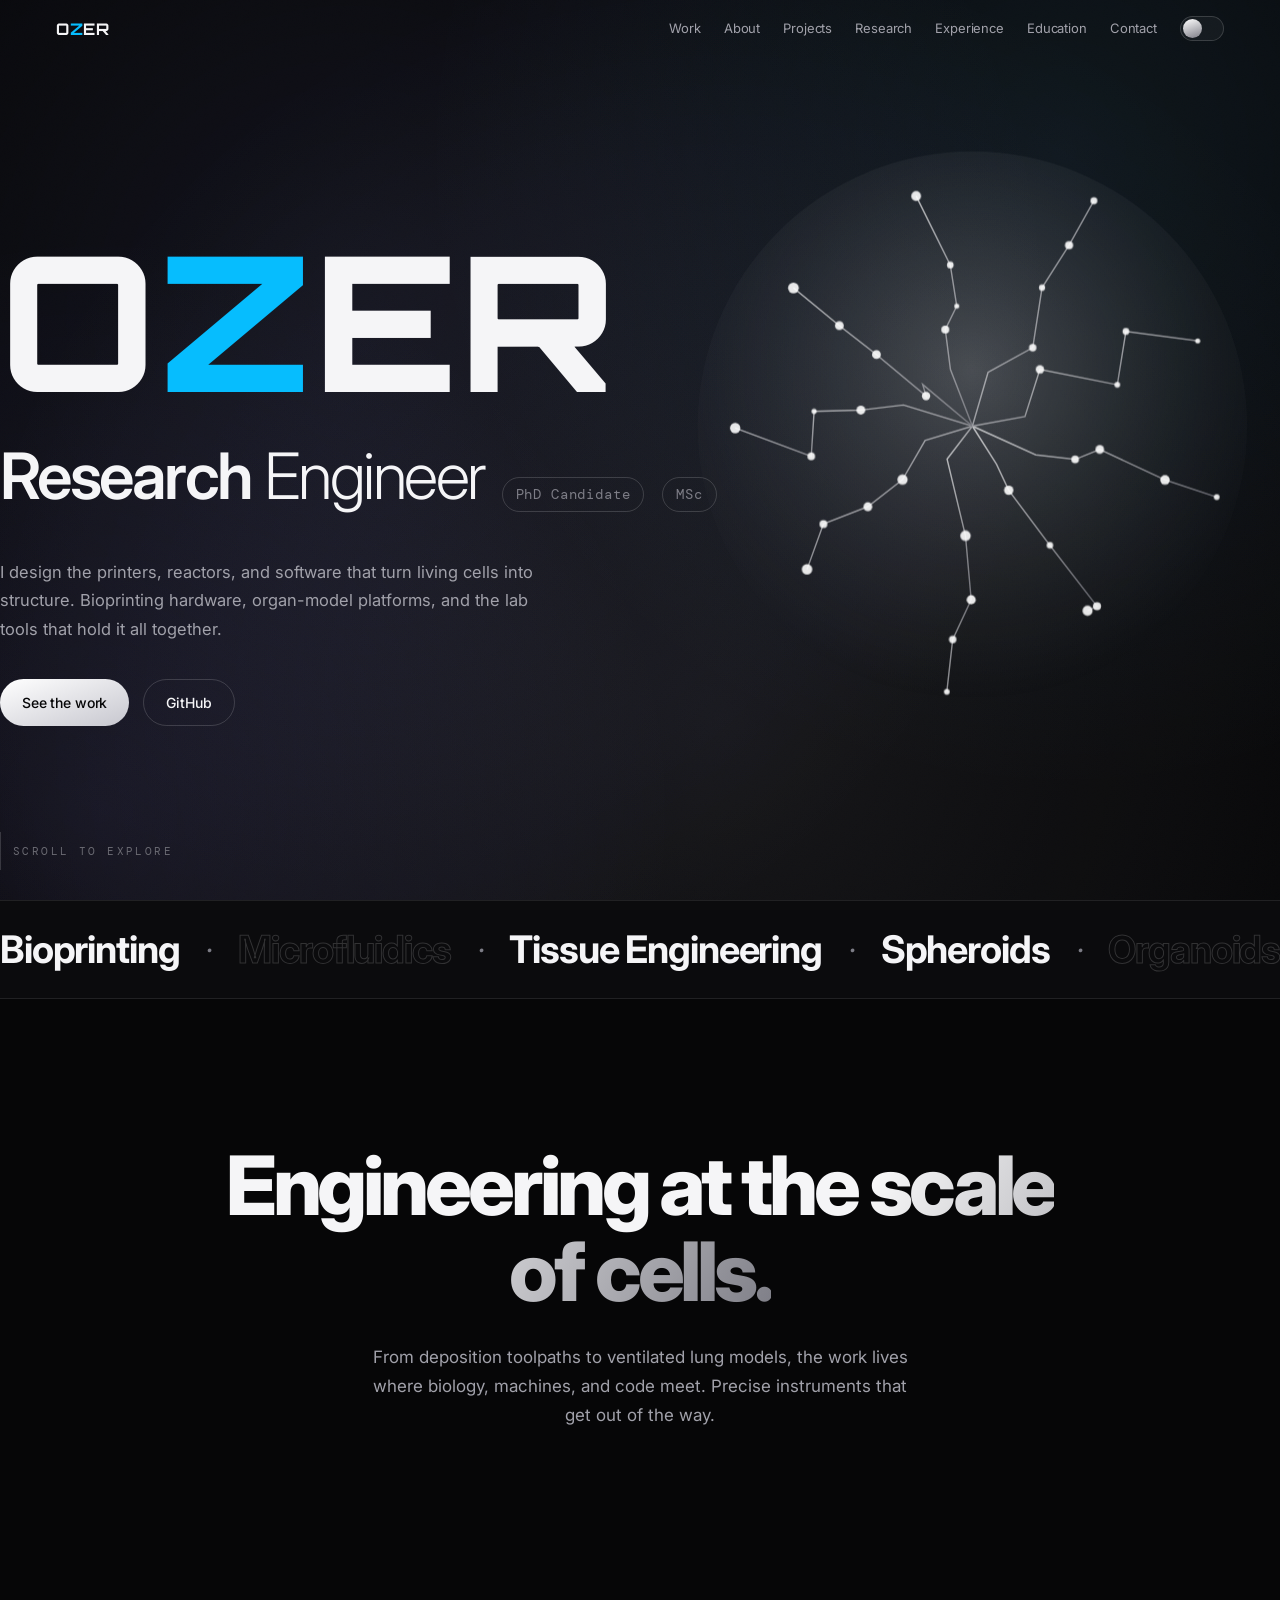
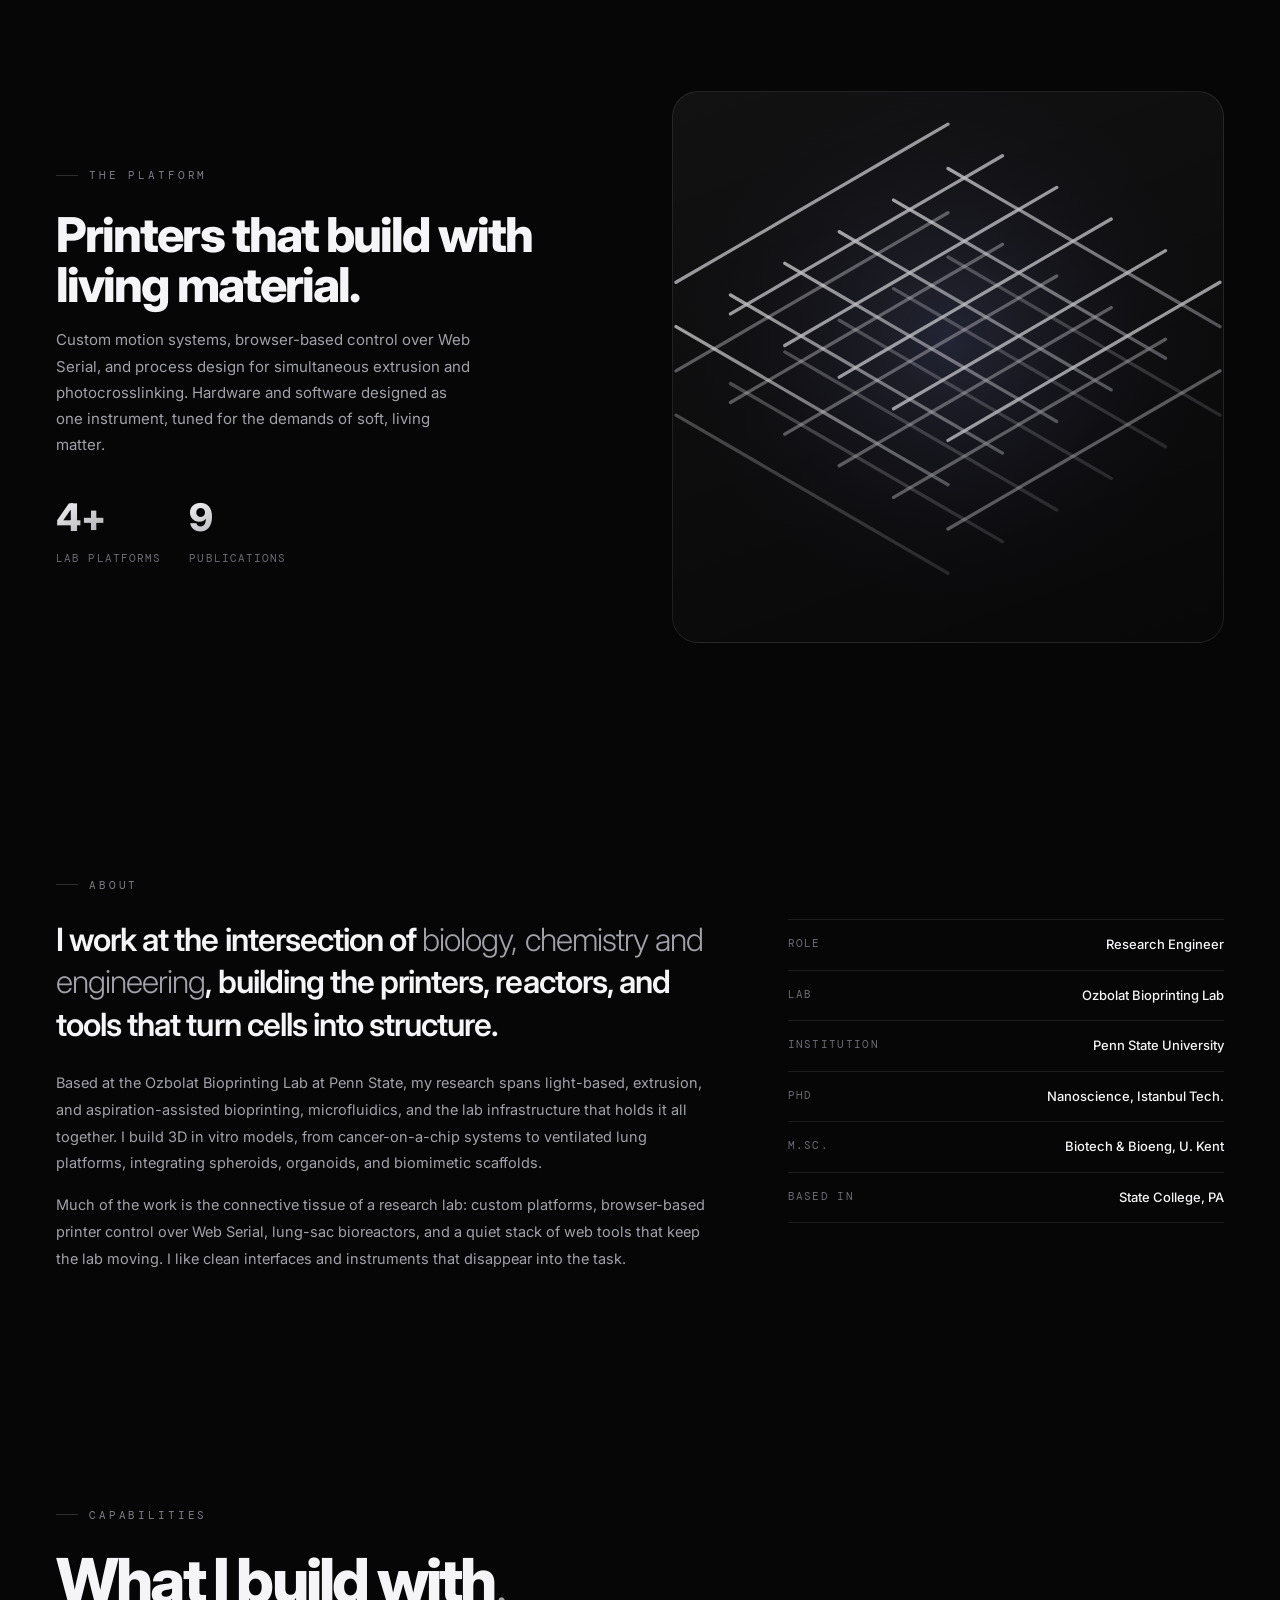
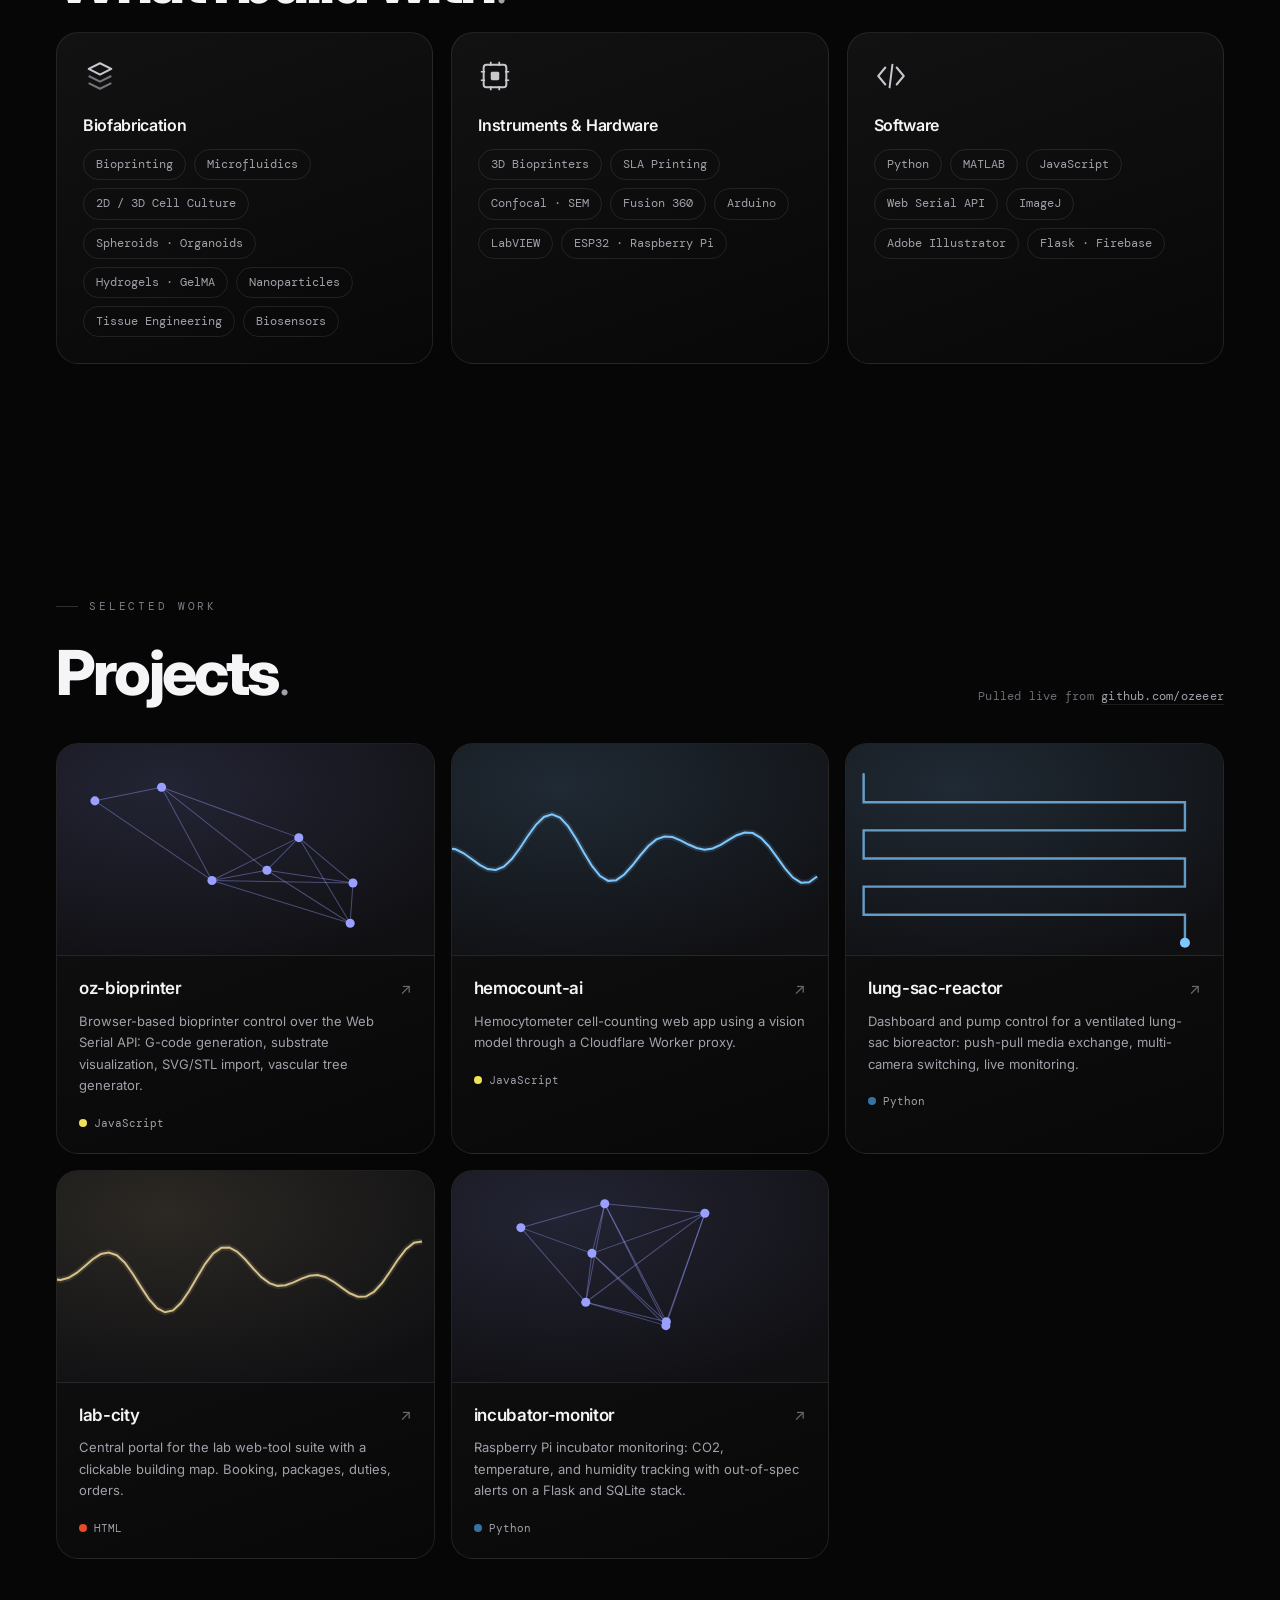
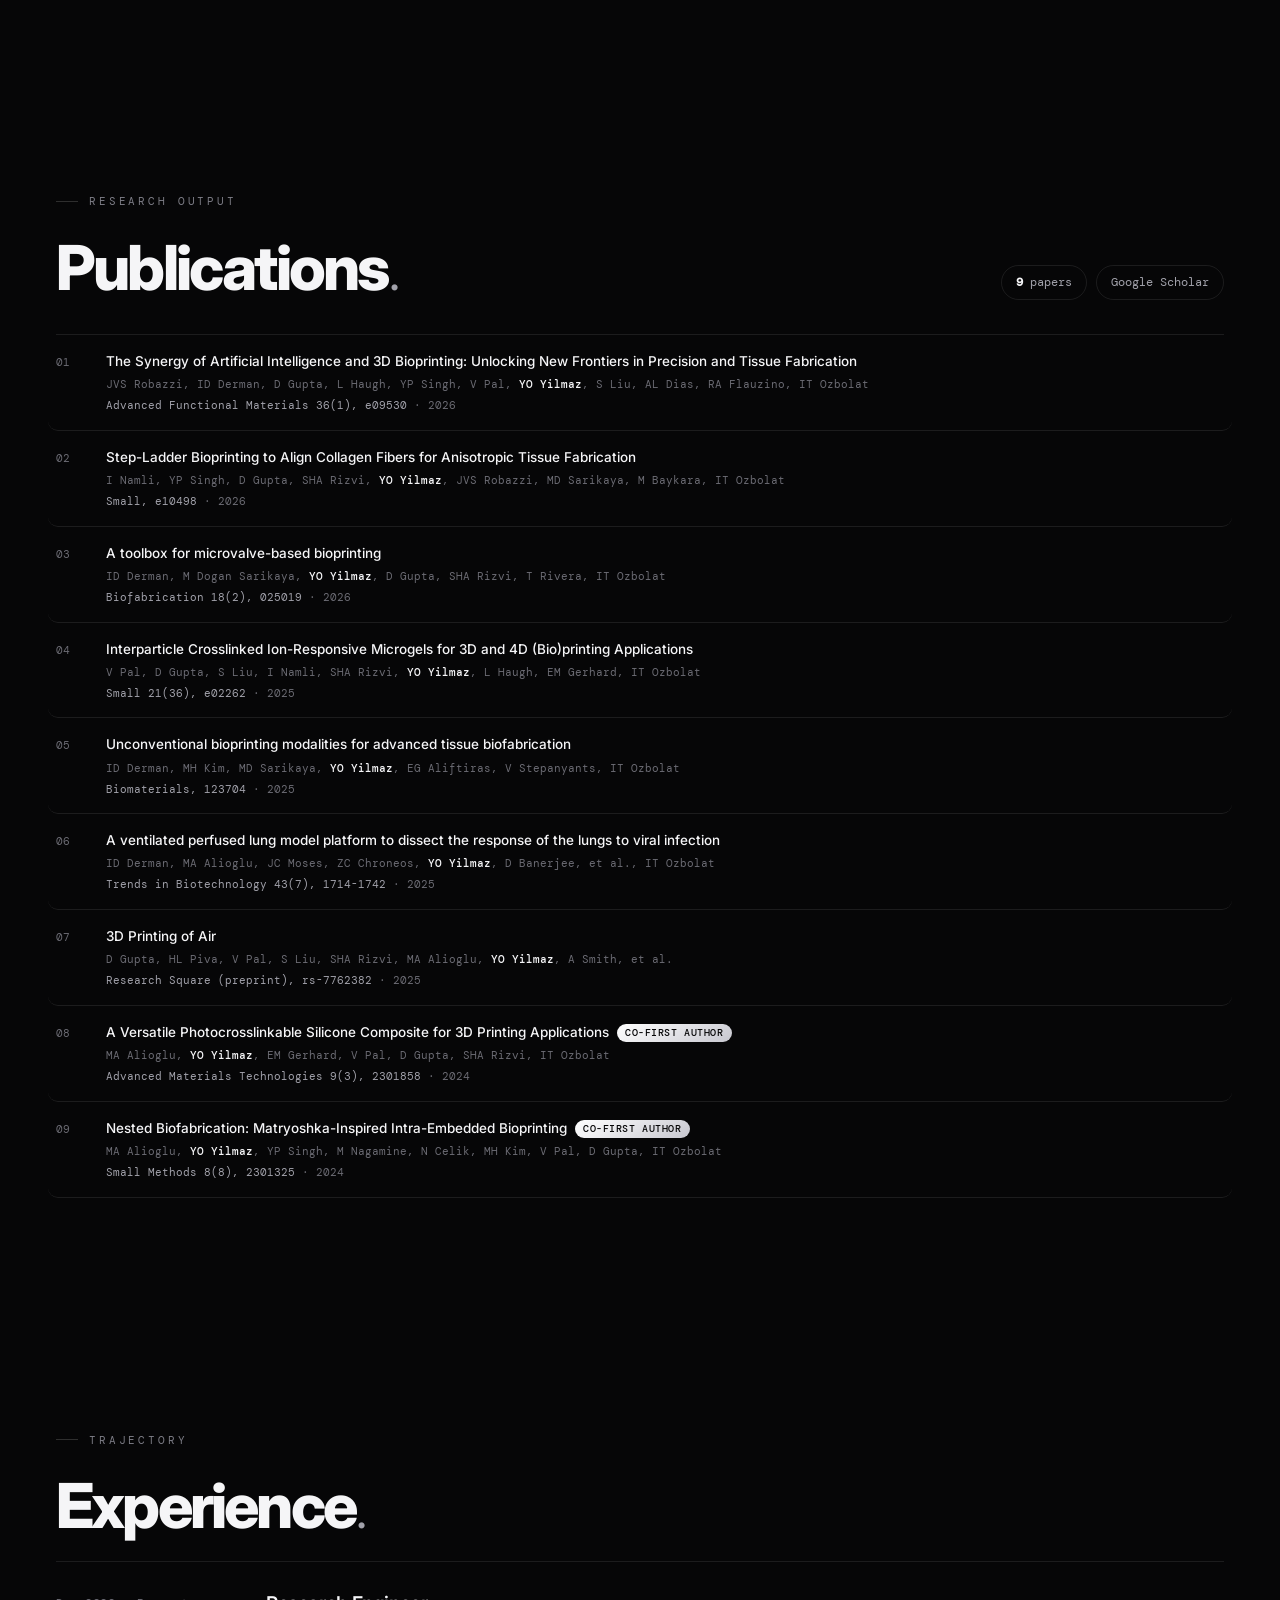
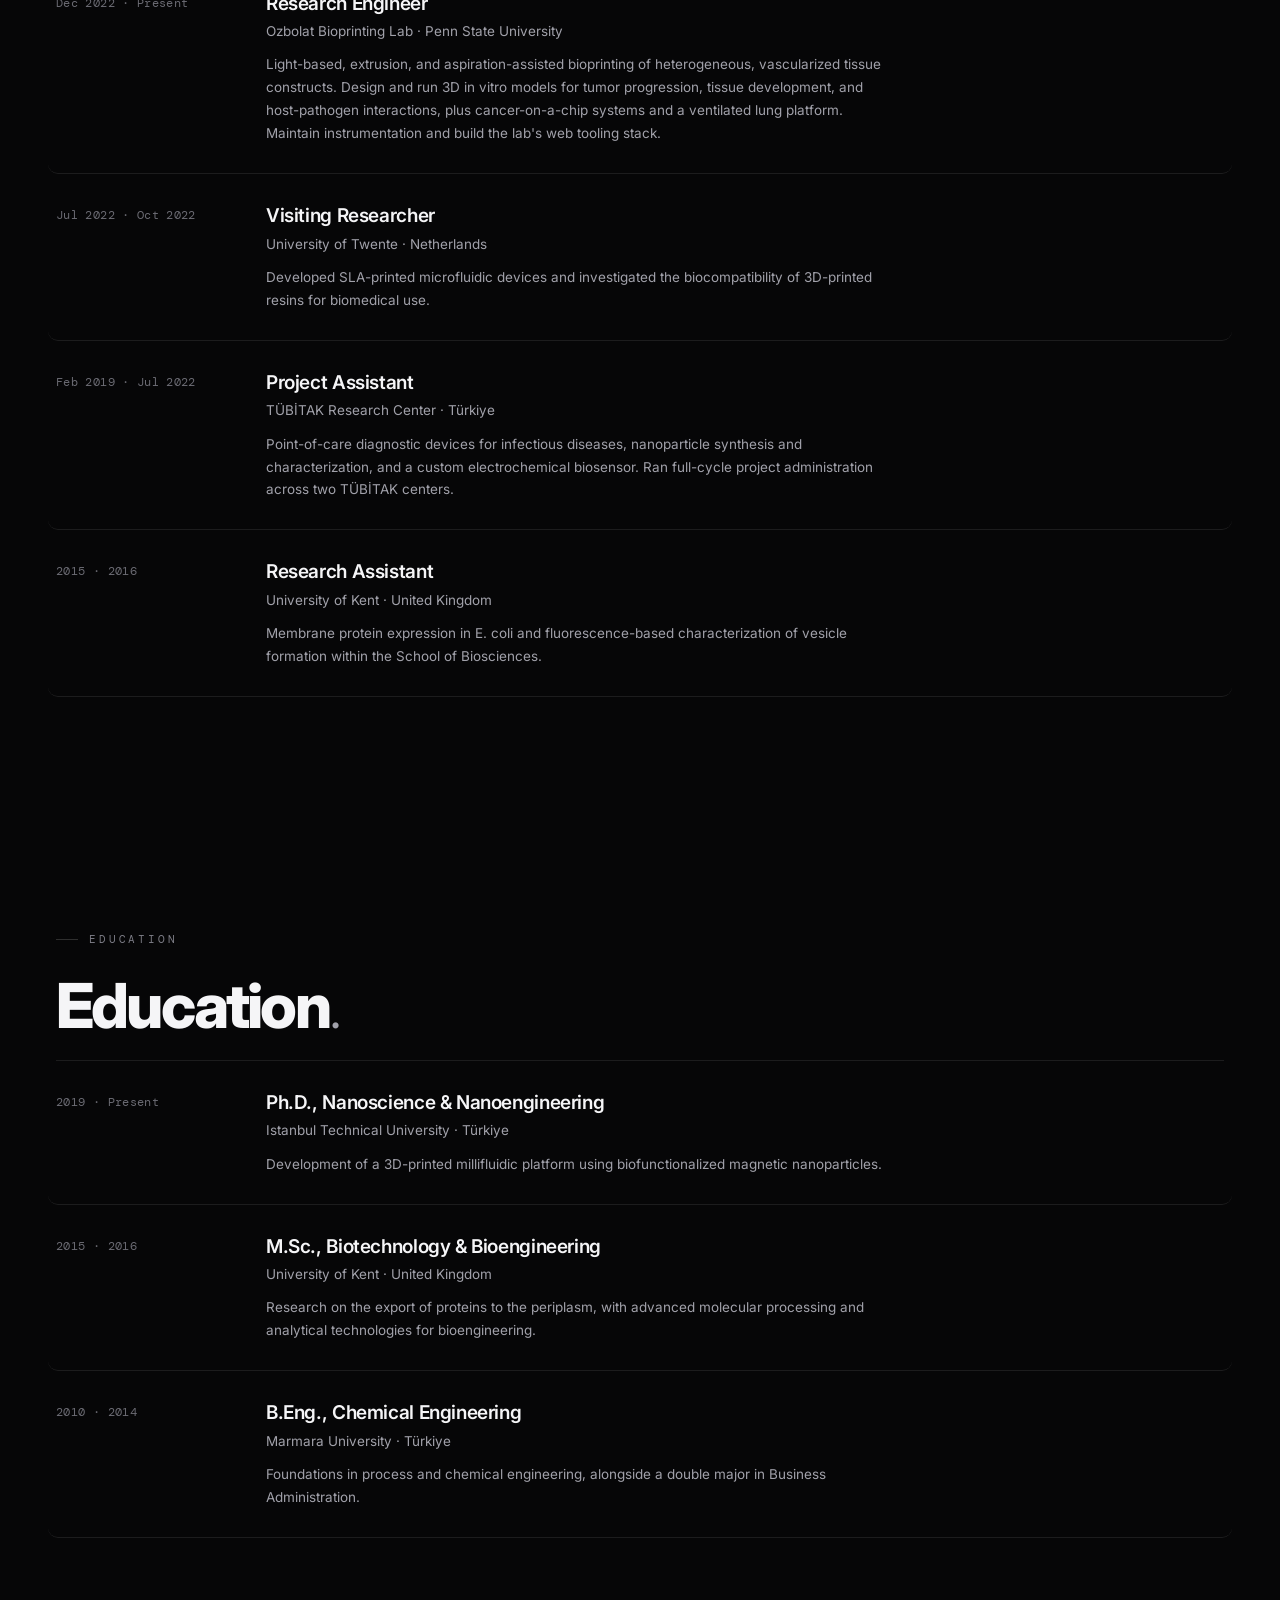
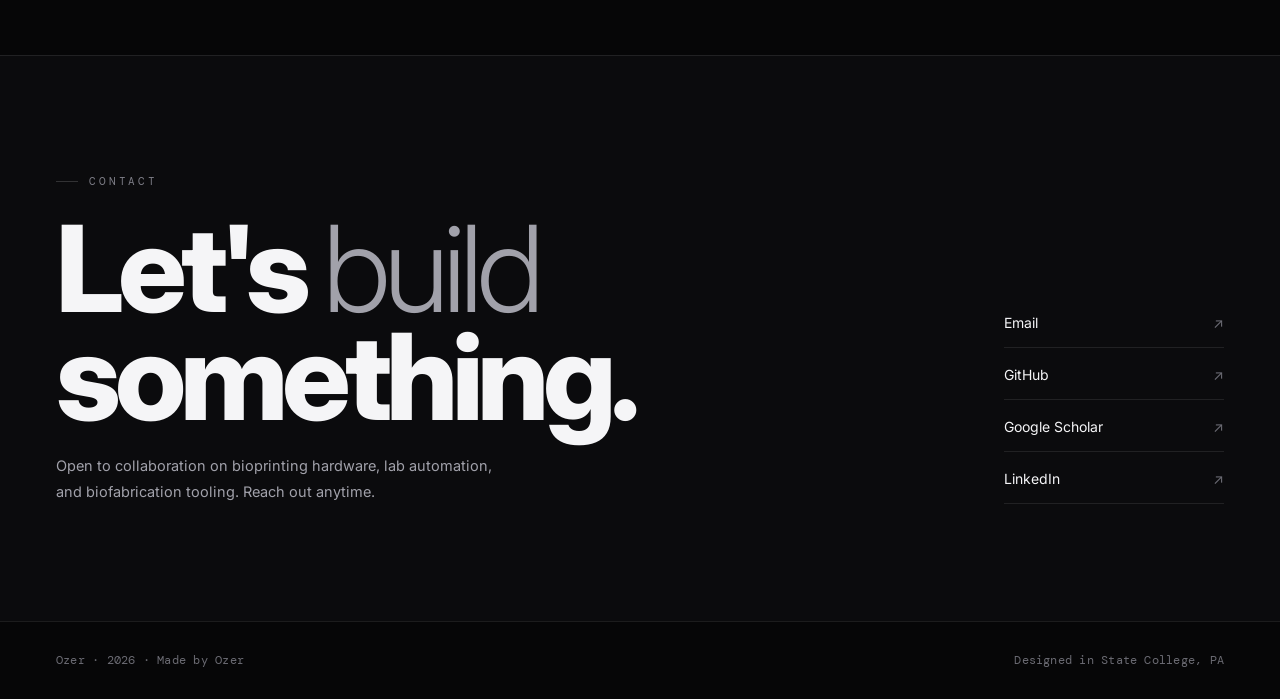
==== commit 19df952b: "Update index.html" ====
--- a/index.html
+++ b/index.html
@@ -17,7 +17,7 @@
 <!-- social preview -->
 <meta property="og:title" content="O23R · Ozer Yilmaz · Research Engineer">
 <meta property="og:description" content="I design the printers, reactors, and software that turn living cells into structure.">
-<meta property="og:url" content="https://O23R.com/">
+<meta property="og:url" content="https://o23r.com/">
 <meta property="og:type" content="website">
 <meta property="og:site_name" content="O23R">
 <meta name="twitter:card" content="summary">
@@ -27,7 +27,7 @@
 {
   "@context": "https://schema.org",
   "@type": "WebSite",
-  "name": "o23r",
+  "name": "O23R",
   "alternateName": "Ozer Yilmaz",
   "url": "https://o23r.com/"
 }
@@ -35,7 +35,7 @@
 
 <link rel="preconnect" href="https://fonts.googleapis.com">
 <link rel="preconnect" href="https://fonts.gstatic.com" crossorigin>
-<link href="https://fonts.googleapis.com/css2?family=DM+Mono:wght@300;400;500&family=Inter:wght@300;400;500;600;700;800;900&display=swap" rel="stylesheet">
+<link href="https://fonts.googleapis.com/css2?family=DM+Mono:wght@300;400;500&family=Inter:wght@300;400;500;600;700;800;900&family=Orbitron:wght@700;800;900&display=swap" rel="stylesheet">
 <style>
 :root{
   --bg:#060607;
@@ -54,6 +54,7 @@
   --glow-a:rgba(150,160,255,.16);
   --glow-b:rgba(120,200,255,.12);
   --glow-c:rgba(255,255,255,.05);
+  --accent:#06bdfe;
   --nav-bg:rgba(8,8,10,.6);
   --card-grad:linear-gradient(160deg,rgba(255,255,255,.05),rgba(255,255,255,.01));
 }
@@ -74,6 +75,7 @@
   --glow-a:rgba(120,140,255,.14);
   --glow-b:rgba(80,180,255,.10);
   --glow-c:rgba(0,0,0,.03);
+  --accent:#0a9fe0;
   --nav-bg:rgba(251,251,253,.66);
   --card-grad:linear-gradient(160deg,rgba(0,0,0,.04),rgba(0,0,0,.01));
 }
@@ -98,8 +100,8 @@
 nav{position:fixed;top:0;left:0;right:0;z-index:100;display:flex;align-items:center;justify-content:space-between;
   padding:16px clamp(18px,5vw,56px);transition:background .45s,border-color .45s,backdrop-filter .45s;border-bottom:1px solid transparent}
 nav.scrolled{background:var(--nav-bg);backdrop-filter:blur(22px) saturate(180%);-webkit-backdrop-filter:blur(22px) saturate(180%);border-bottom:1px solid var(--line)}
-.brand{font-weight:700;font-size:18px;letter-spacing:-.04em;display:flex;align-items:center;gap:9px}
-.brand .mk{width:22px;height:22px}
+.brand{font-family:"Orbitron",-apple-system,system-ui,sans-serif;font-weight:700;font-size:16px;letter-spacing:.04em;text-transform:uppercase}
+.brand .wm-accent{color:var(--accent)}
 .nav-links{display:flex;gap:clamp(12px,1.8vw,26px);align-items:center}
 .nav-links a{color:var(--muted);text-decoration:none;font-size:13px;letter-spacing:-.01em;transition:color .25s;position:relative}
 .nav-links a:hover{color:var(--text)}
@@ -121,10 +123,10 @@
 .hero{min-height:100svh;display:grid;grid-template-rows:1fr auto;padding-top:120px;position:relative;overflow:hidden}
 .hero-core{display:flex;flex-direction:column;justify-content:center;position:relative;z-index:4}
 .hero-eyebrow{font-family:"DM Mono",monospace;font-size:12px;letter-spacing:.28em;text-transform:uppercase;color:var(--silver-3);margin-bottom:24px;opacity:0;animation:fade .9s .1s forwards}
-.wordmark{font-weight:900;font-size:clamp(88px,23vw,320px);line-height:.82;letter-spacing:-.06em;
-  background:linear-gradient(178deg,var(--silver-1) 18%,var(--silver-2) 60%,var(--silver-3) 100%);
-  -webkit-background-clip:text;background-clip:text;color:transparent;
+.wordmark{font-family:"Orbitron",-apple-system,system-ui,sans-serif;font-weight:800;text-transform:uppercase;
+  font-size:clamp(58px,15vw,188px);line-height:1;letter-spacing:.01em;color:var(--text);
   opacity:0;animation:rise 1.1s .2s cubic-bezier(.2,.7,.2,1) forwards;transform:translateY(34px)}
+.wordmark .wm-accent{color:var(--accent)}
 .role-line{display:flex;align-items:baseline;gap:18px;flex-wrap:wrap;margin-top:14px;opacity:0;animation:rise 1.1s .38s cubic-bezier(.2,.7,.2,1) forwards;transform:translateY(28px)}
 .role-line .role{font-weight:300;font-size:clamp(26px,5.4vw,64px);letter-spacing:-.04em;color:var(--text)}
 .role-line .role b{font-weight:600}
@@ -292,10 +294,7 @@
 <div class="grain"></div>
 
 <nav id="nav">
-  <div class="brand">
-    <svg class="mk" viewBox="0 0 24 24" fill="none"><circle cx="12" cy="12" r="10" stroke="currentColor" stroke-width="1.4"/><path d="M12 2v20M2 12h20" stroke="currentColor" stroke-width="1" opacity=".4"/><circle cx="12" cy="12" r="3.4" fill="currentColor"/></svg>
-    Ozer
-  </div>
+  <div class="brand">O<span class="wm-accent">z</span>er</div>
   <div class="nav-links">
     <a href="#work">Work</a>
     <a href="#about">About</a>
@@ -327,7 +326,7 @@
     <g id="nodes" fill="var(--silver-1)"></g>
   </svg>
   <div class="hero-core">
-    <div class="wordmark">Ozer</div>
+    <div class="wordmark">O<span class="wm-accent">z</span>er</div>
     <div class="role-line">
       <div class="role"><b>Research</b> Engineer</div>
       <div class="deg">PhD Candidate</div>
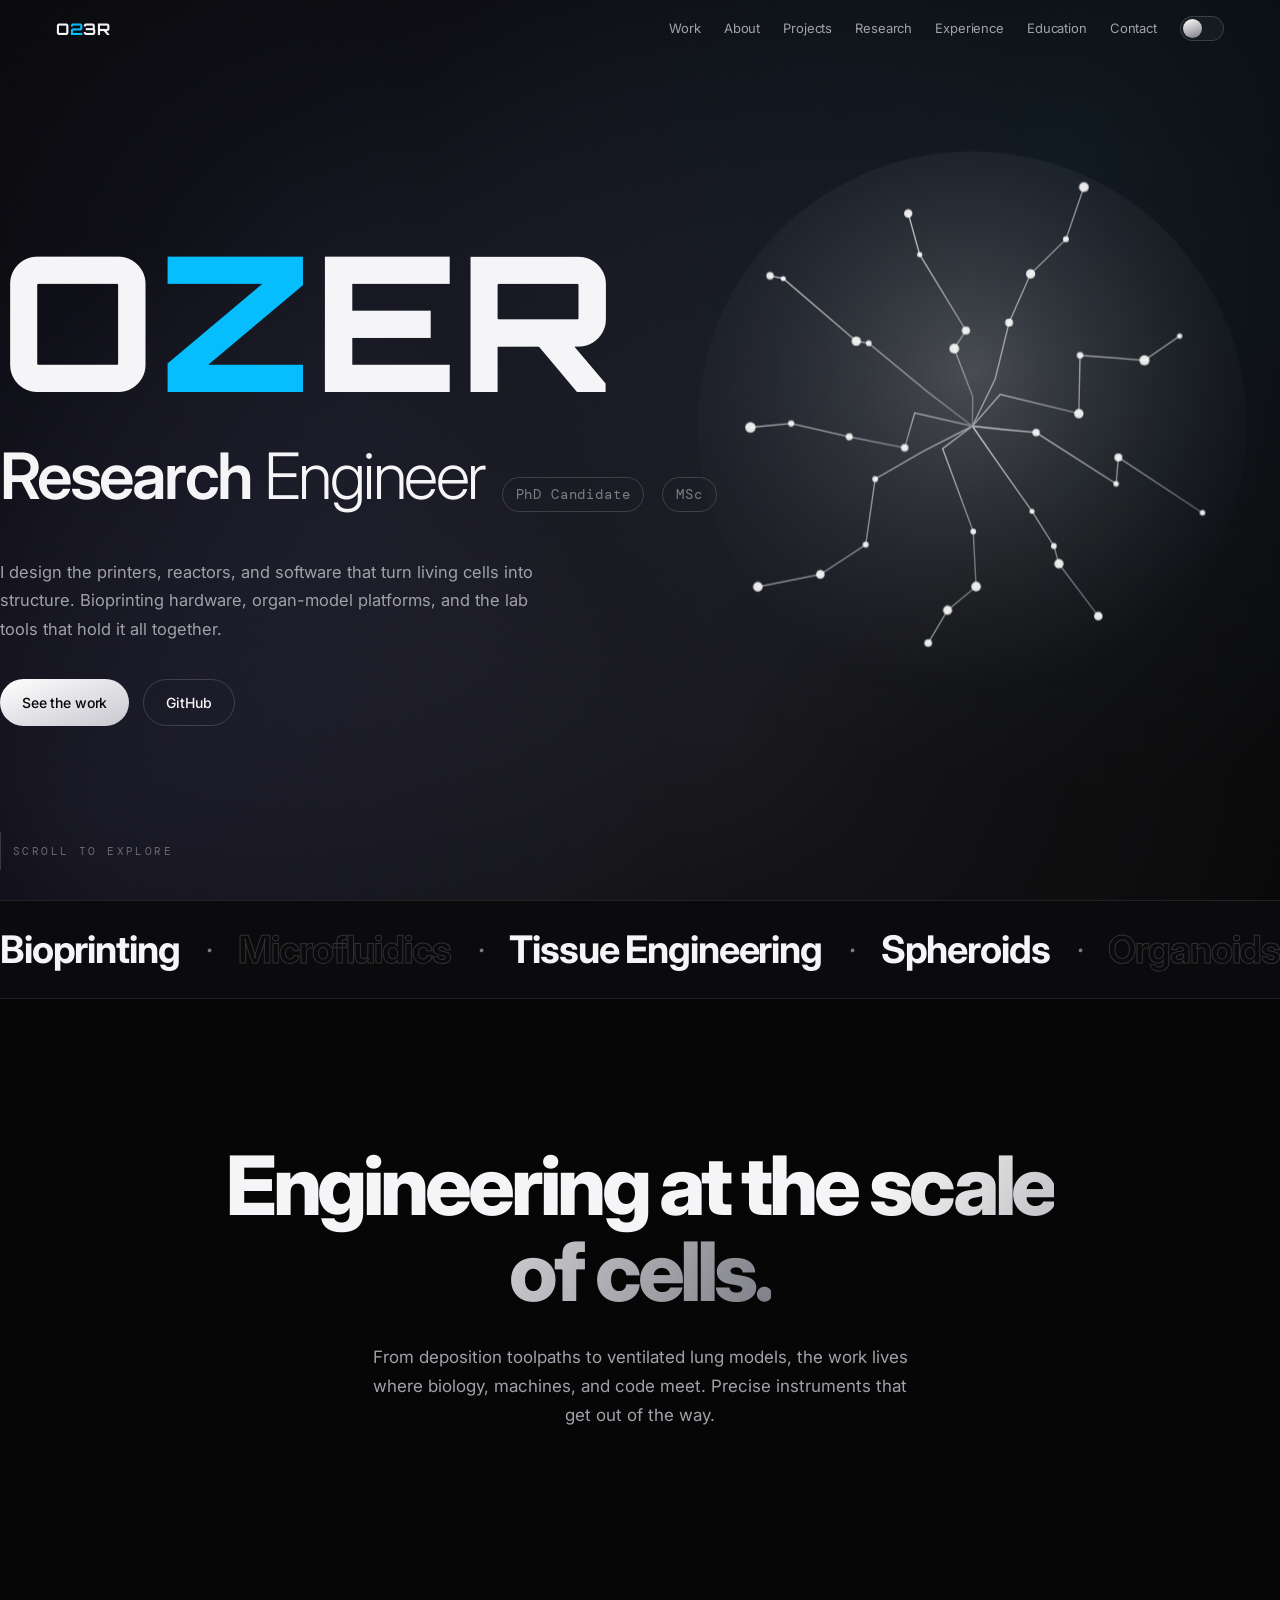
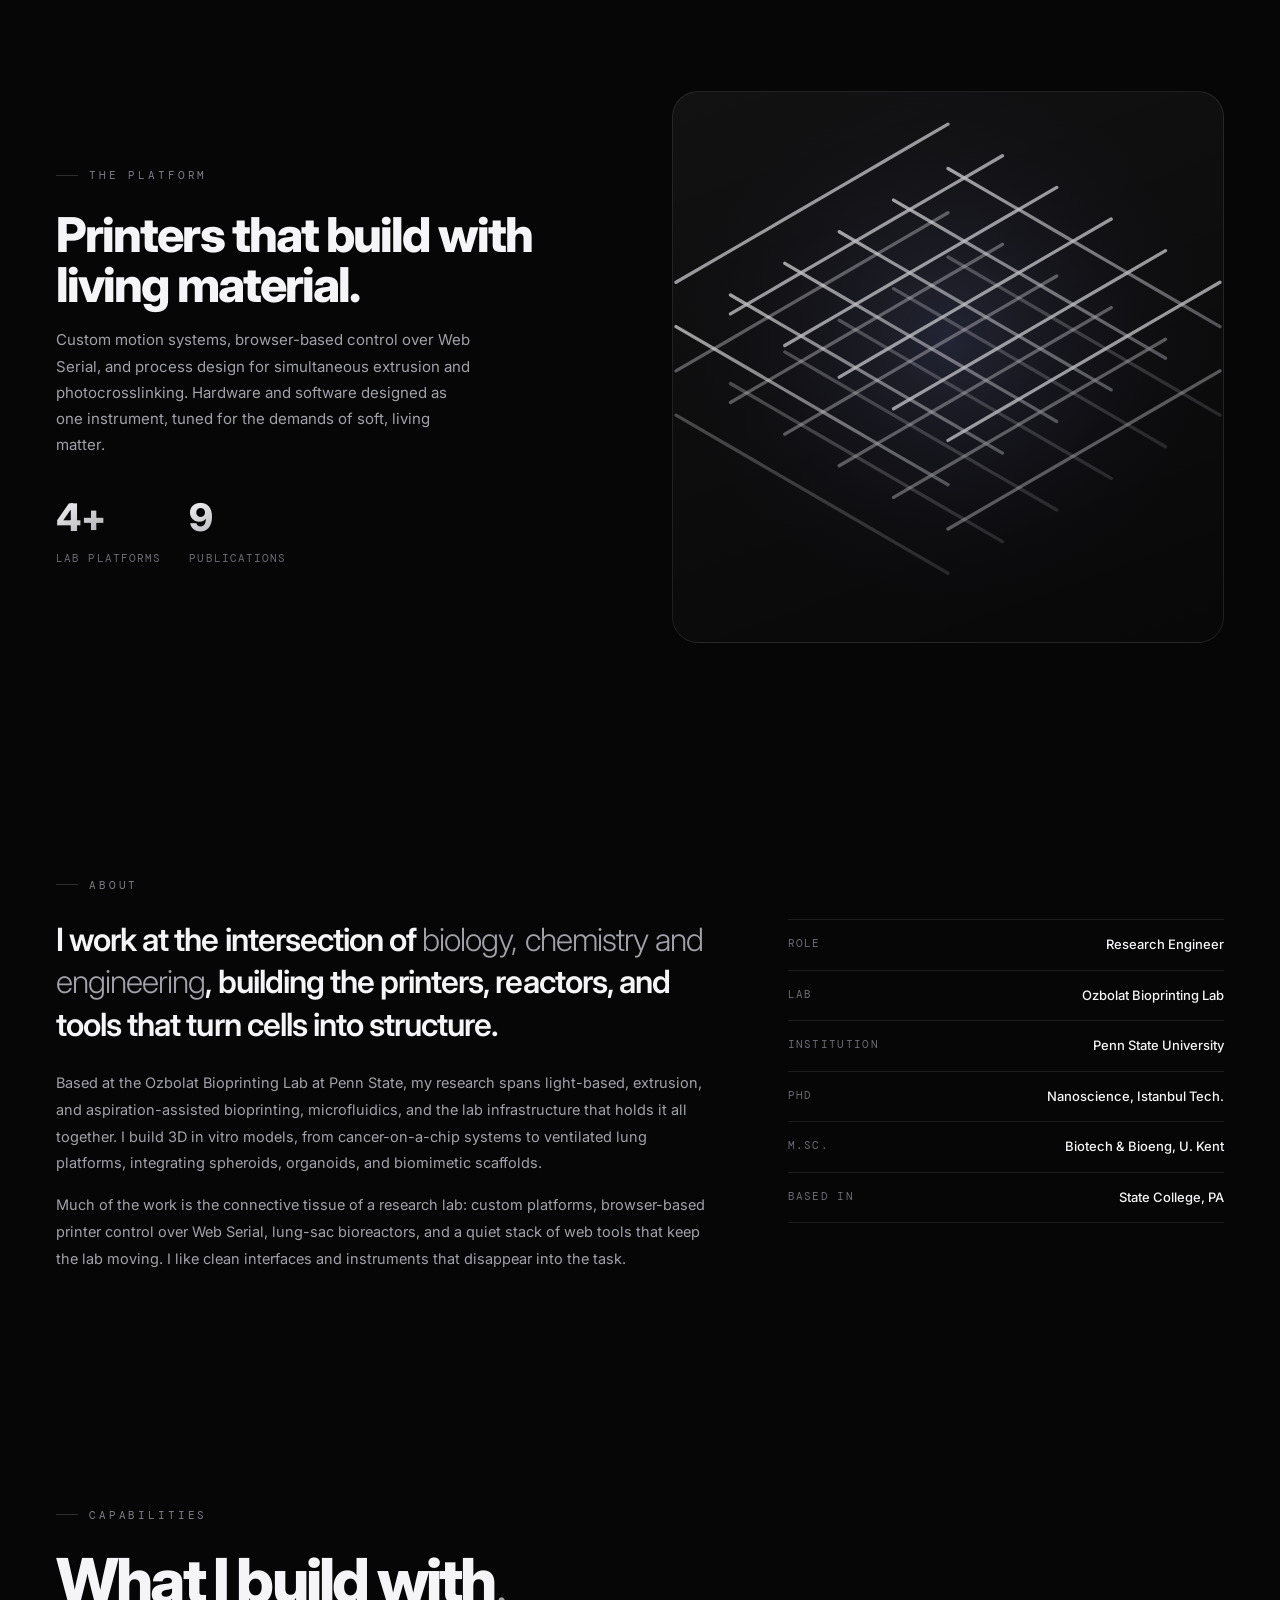
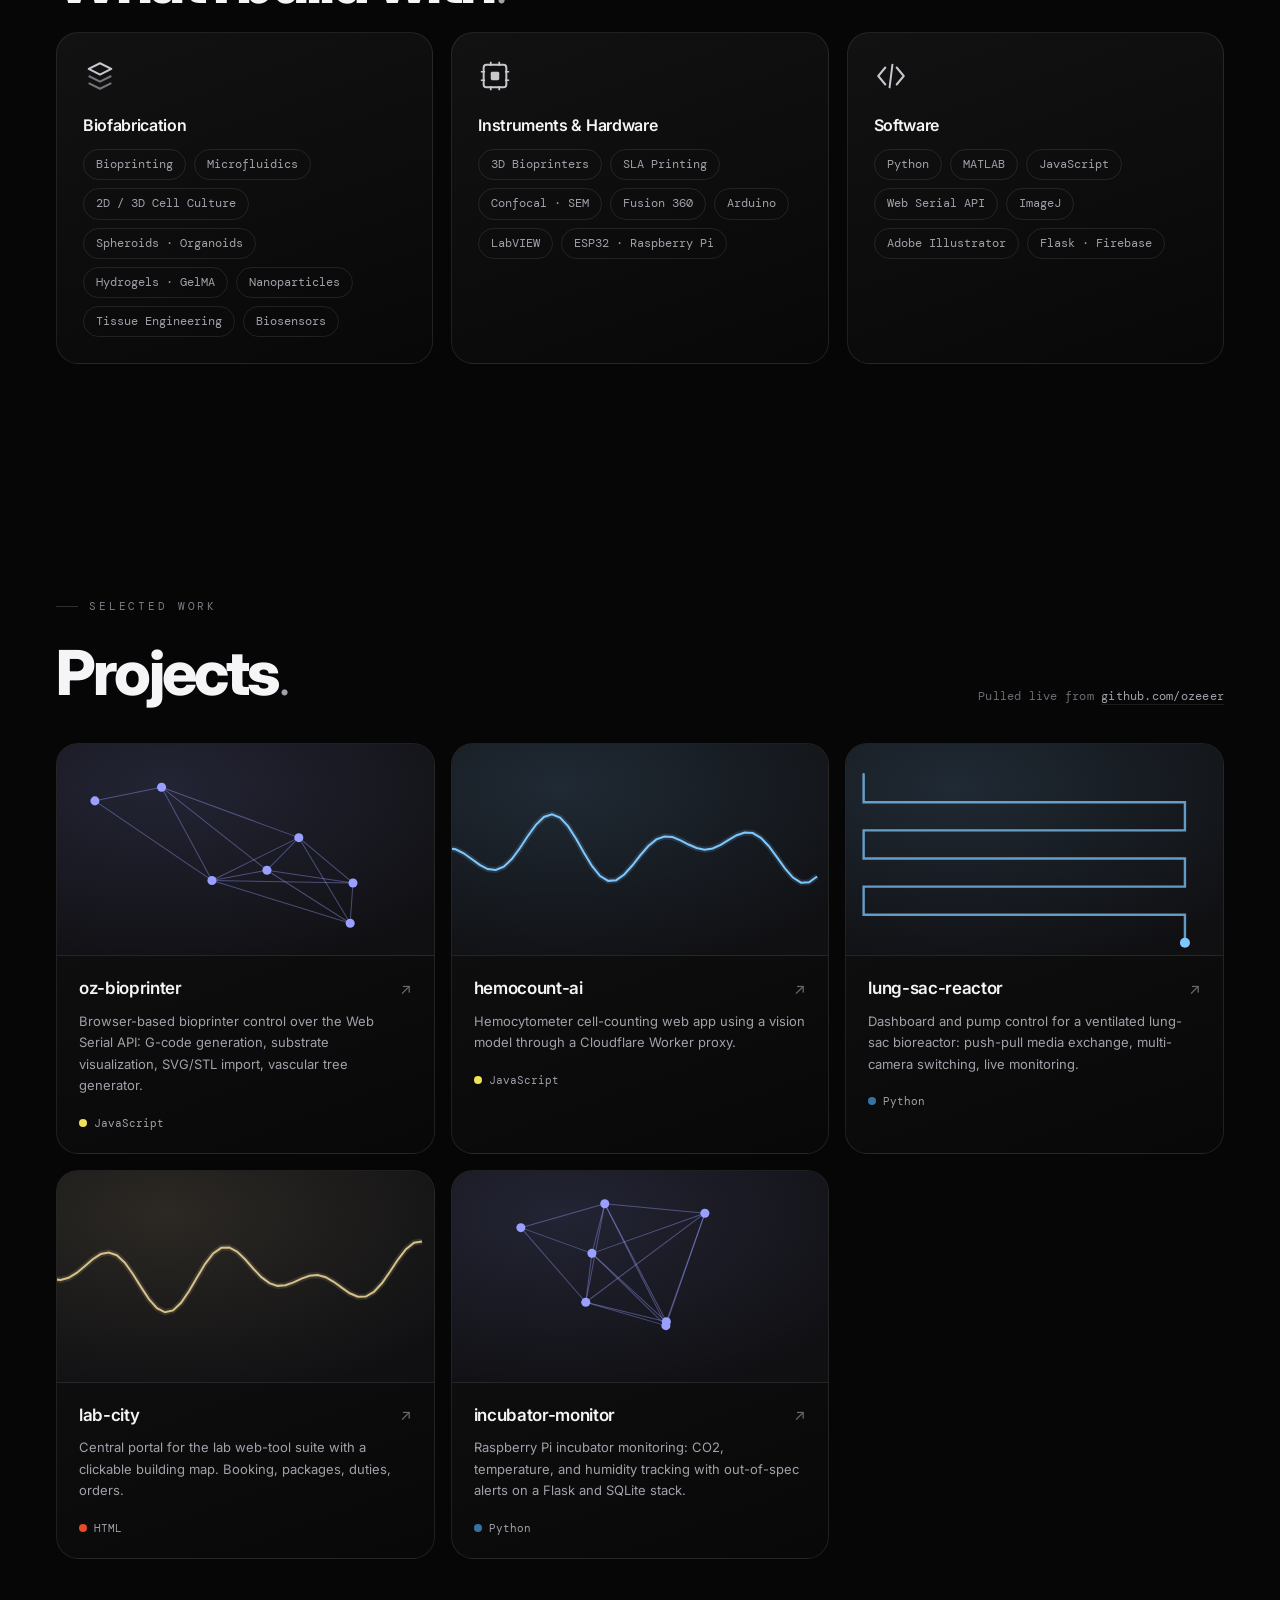
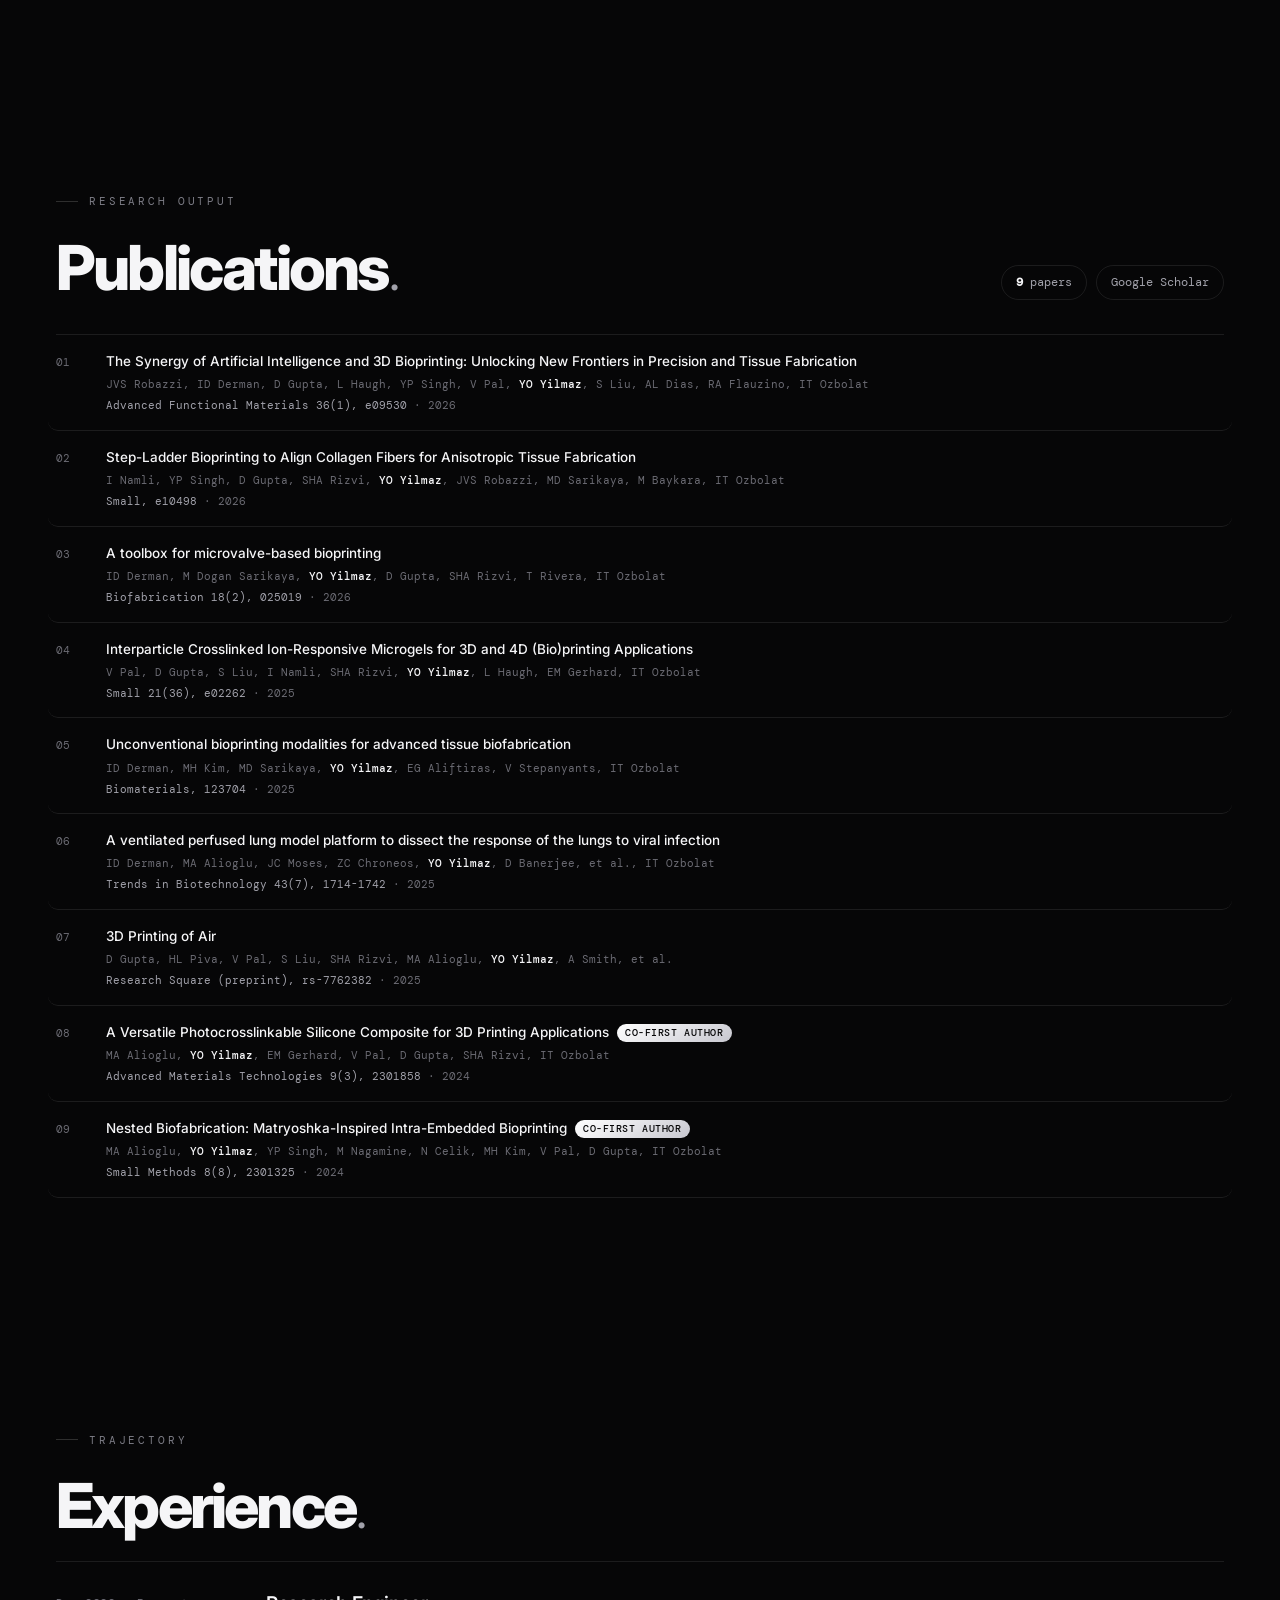
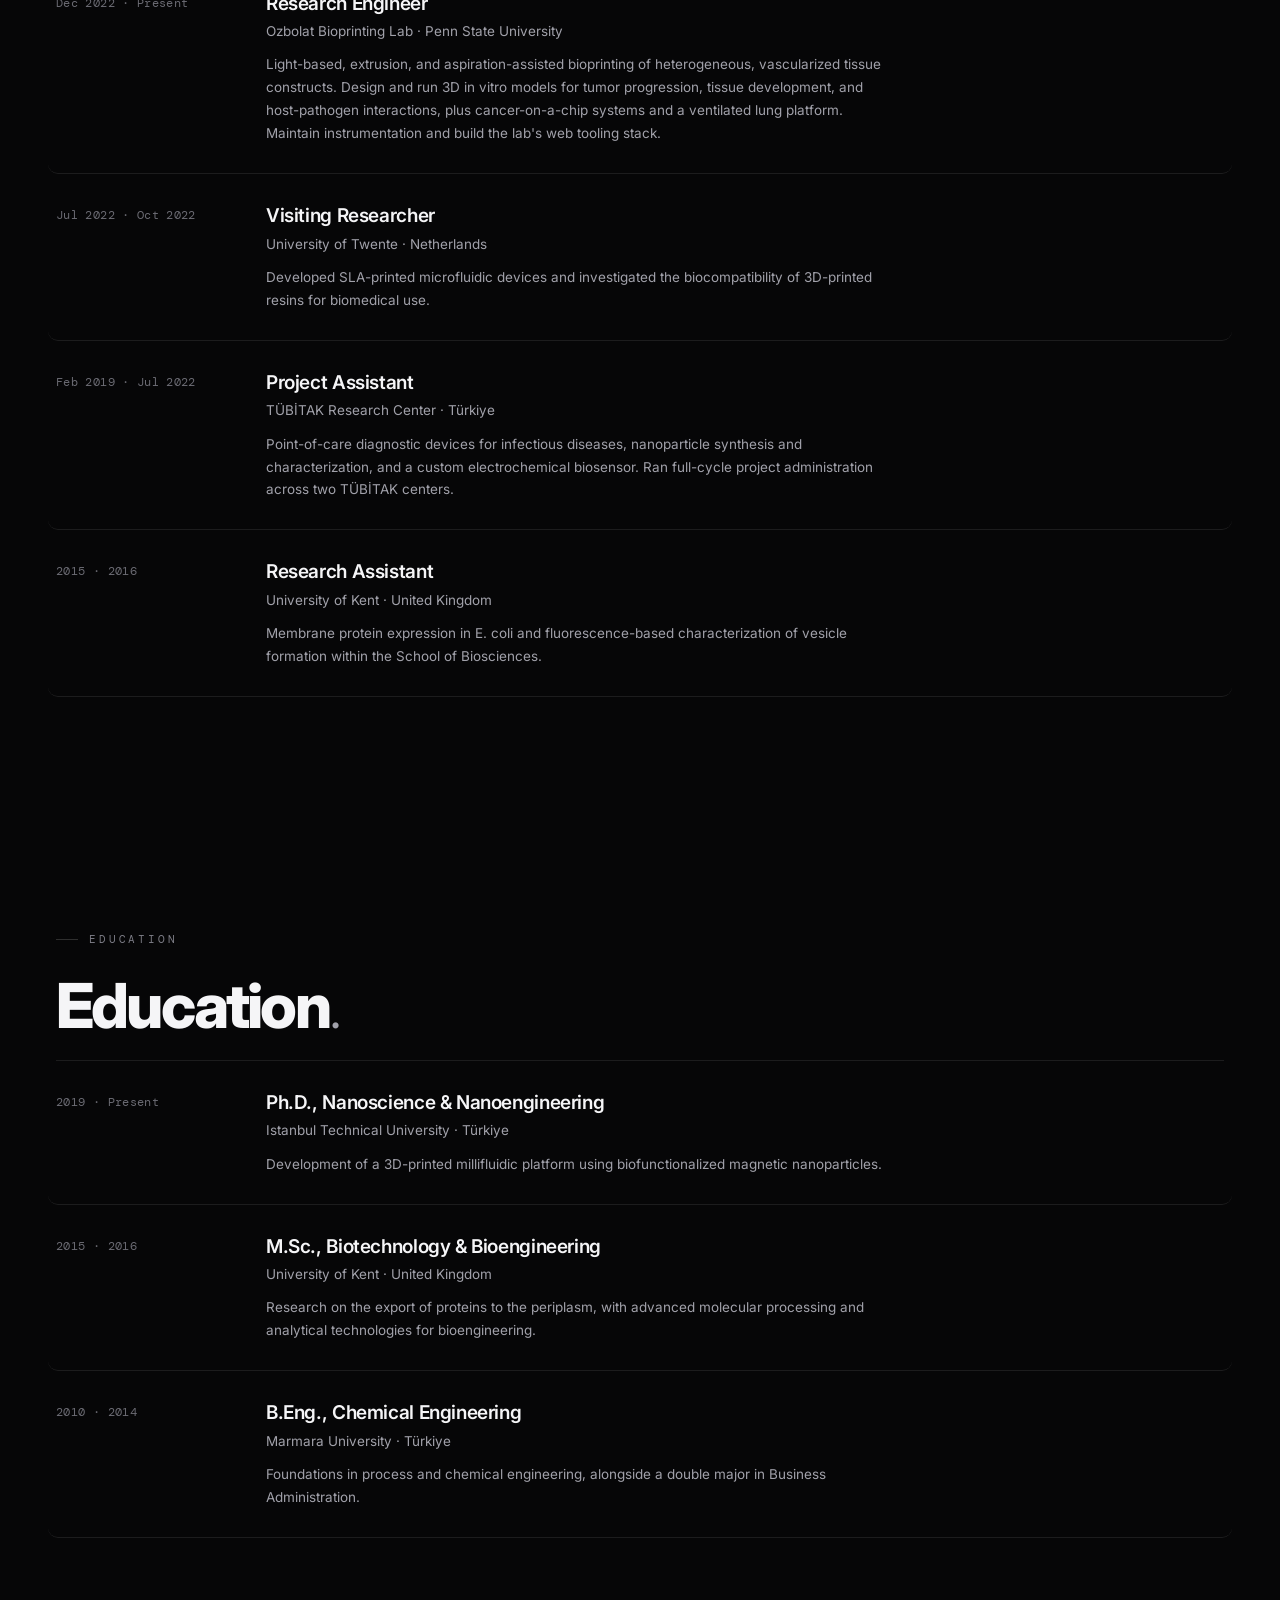
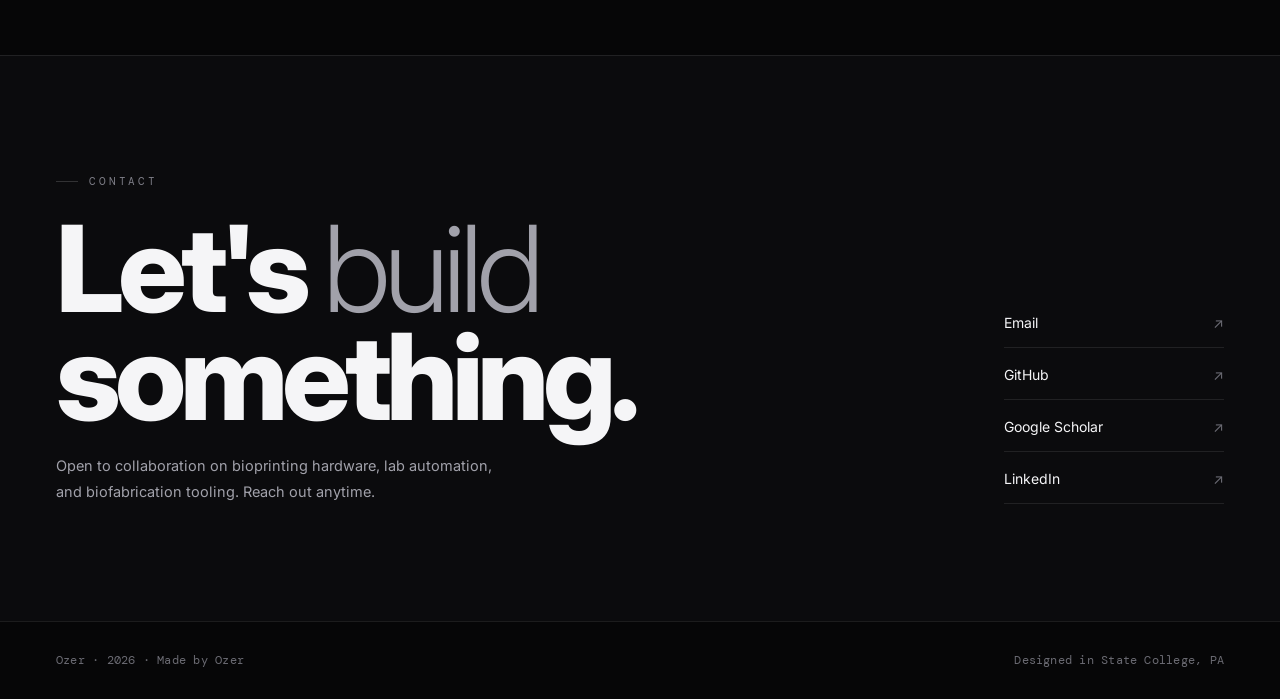
==== commit 38dd6de6: "Update index.html" ====
--- a/index.html
+++ b/index.html
@@ -294,7 +294,7 @@
 <div class="grain"></div>
 
 <nav id="nav">
-  <div class="brand">O<span class="wm-accent">z</span>er</div>
+  <div class="brand">O<span class="wm-accent">2</span>3R</div>
   <div class="nav-links">
     <a href="#work">Work</a>
     <a href="#about">About</a>
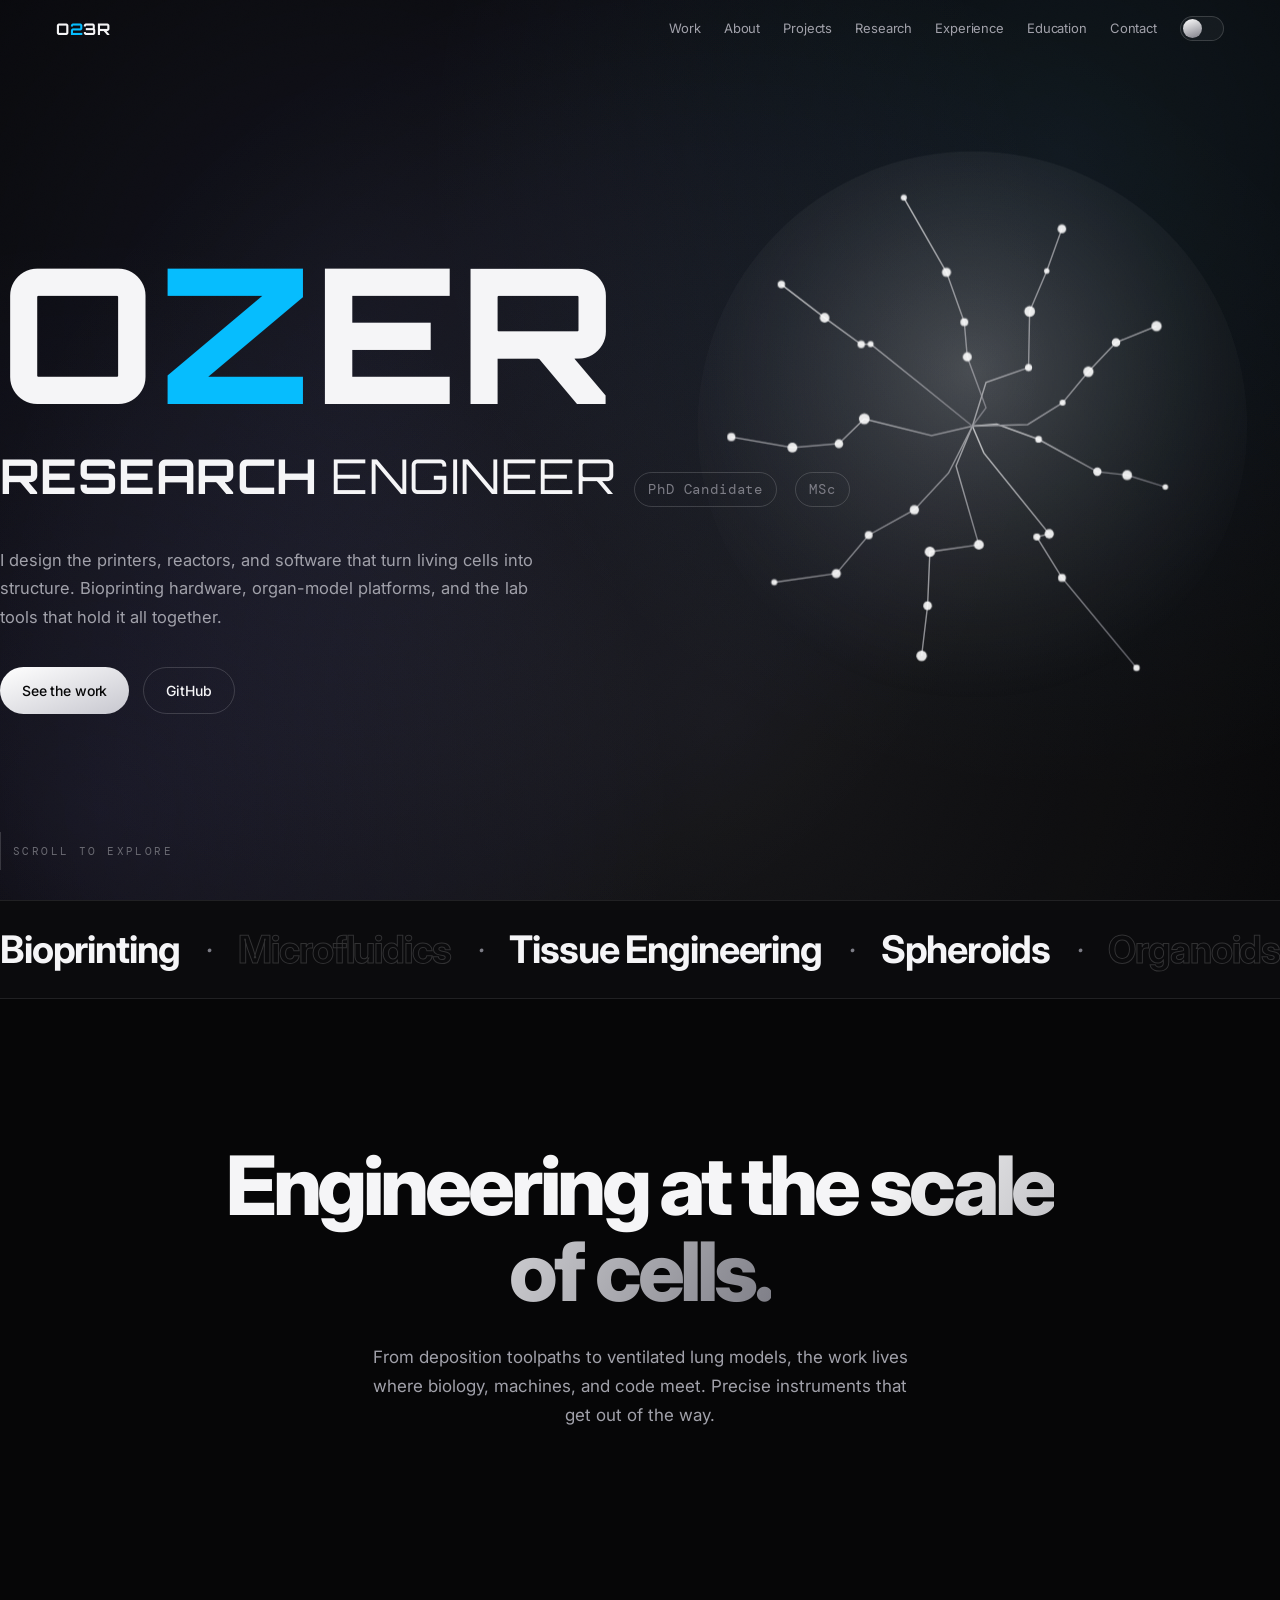
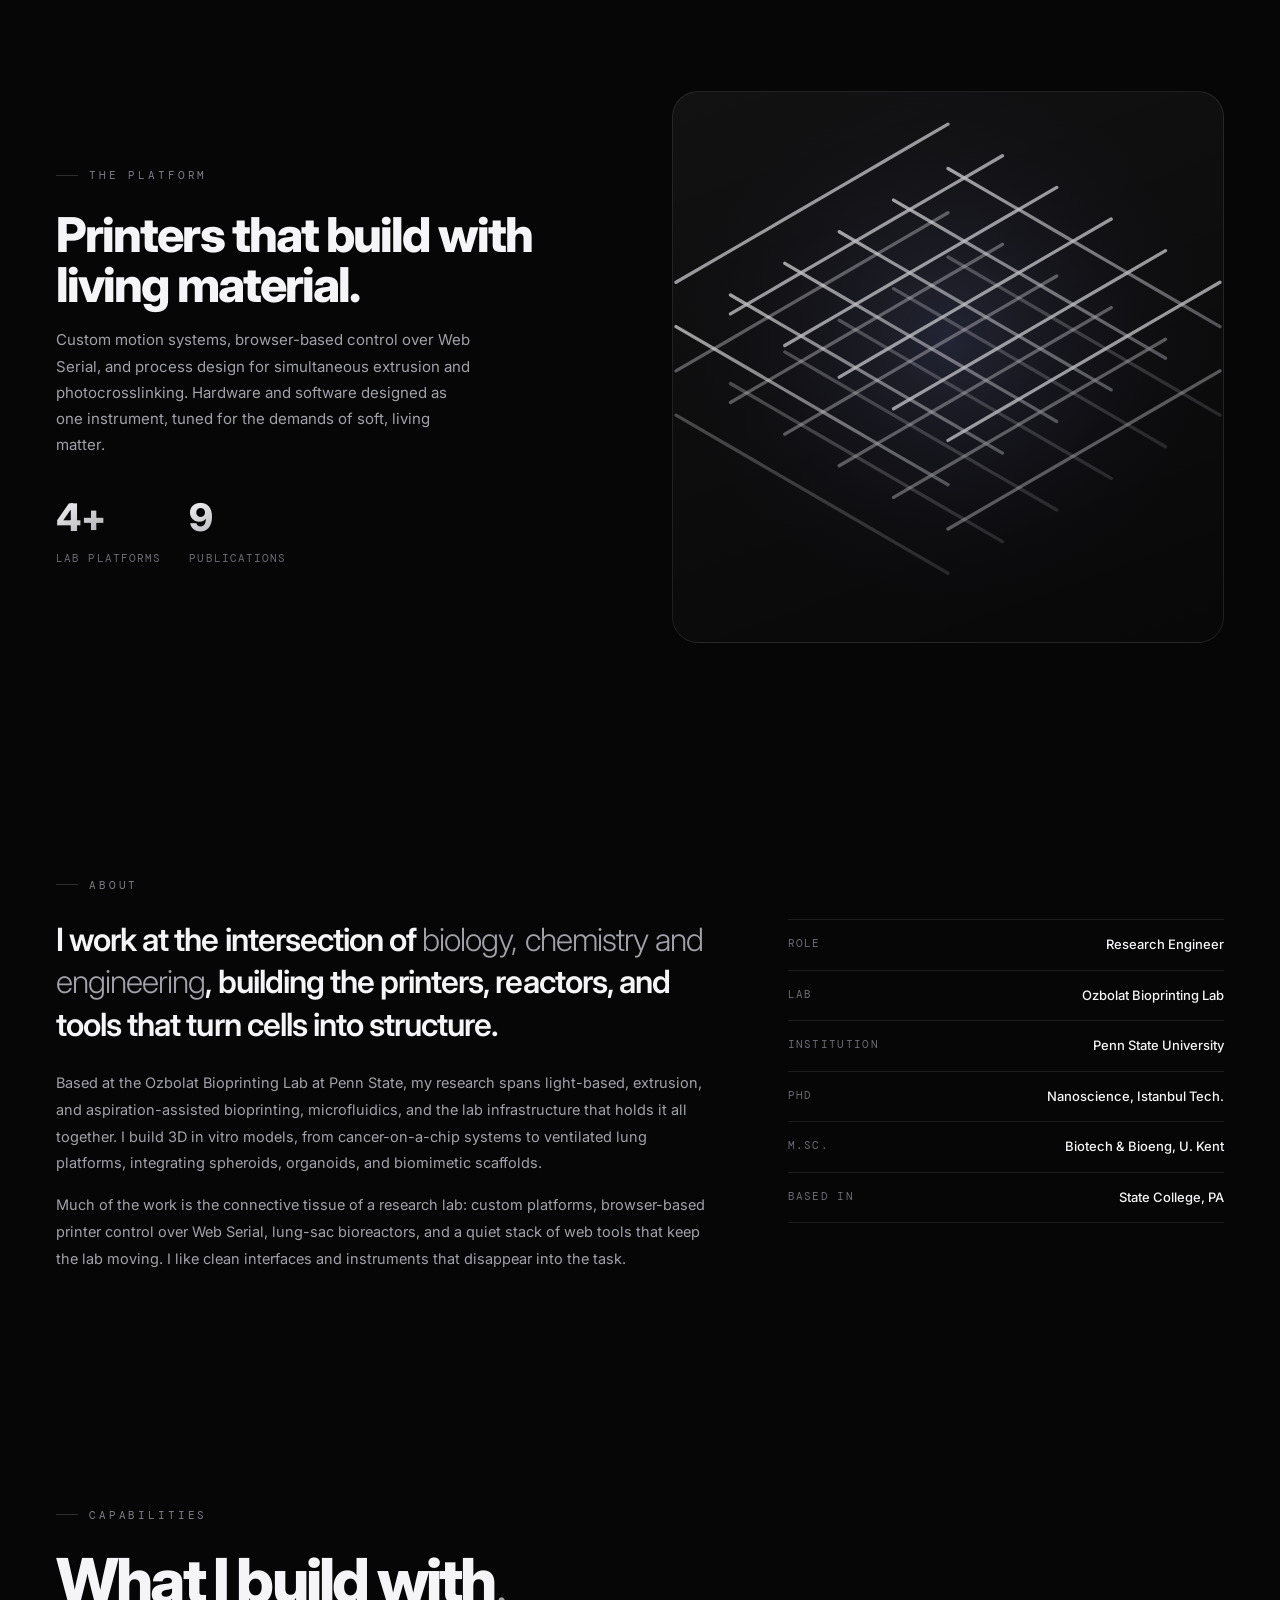
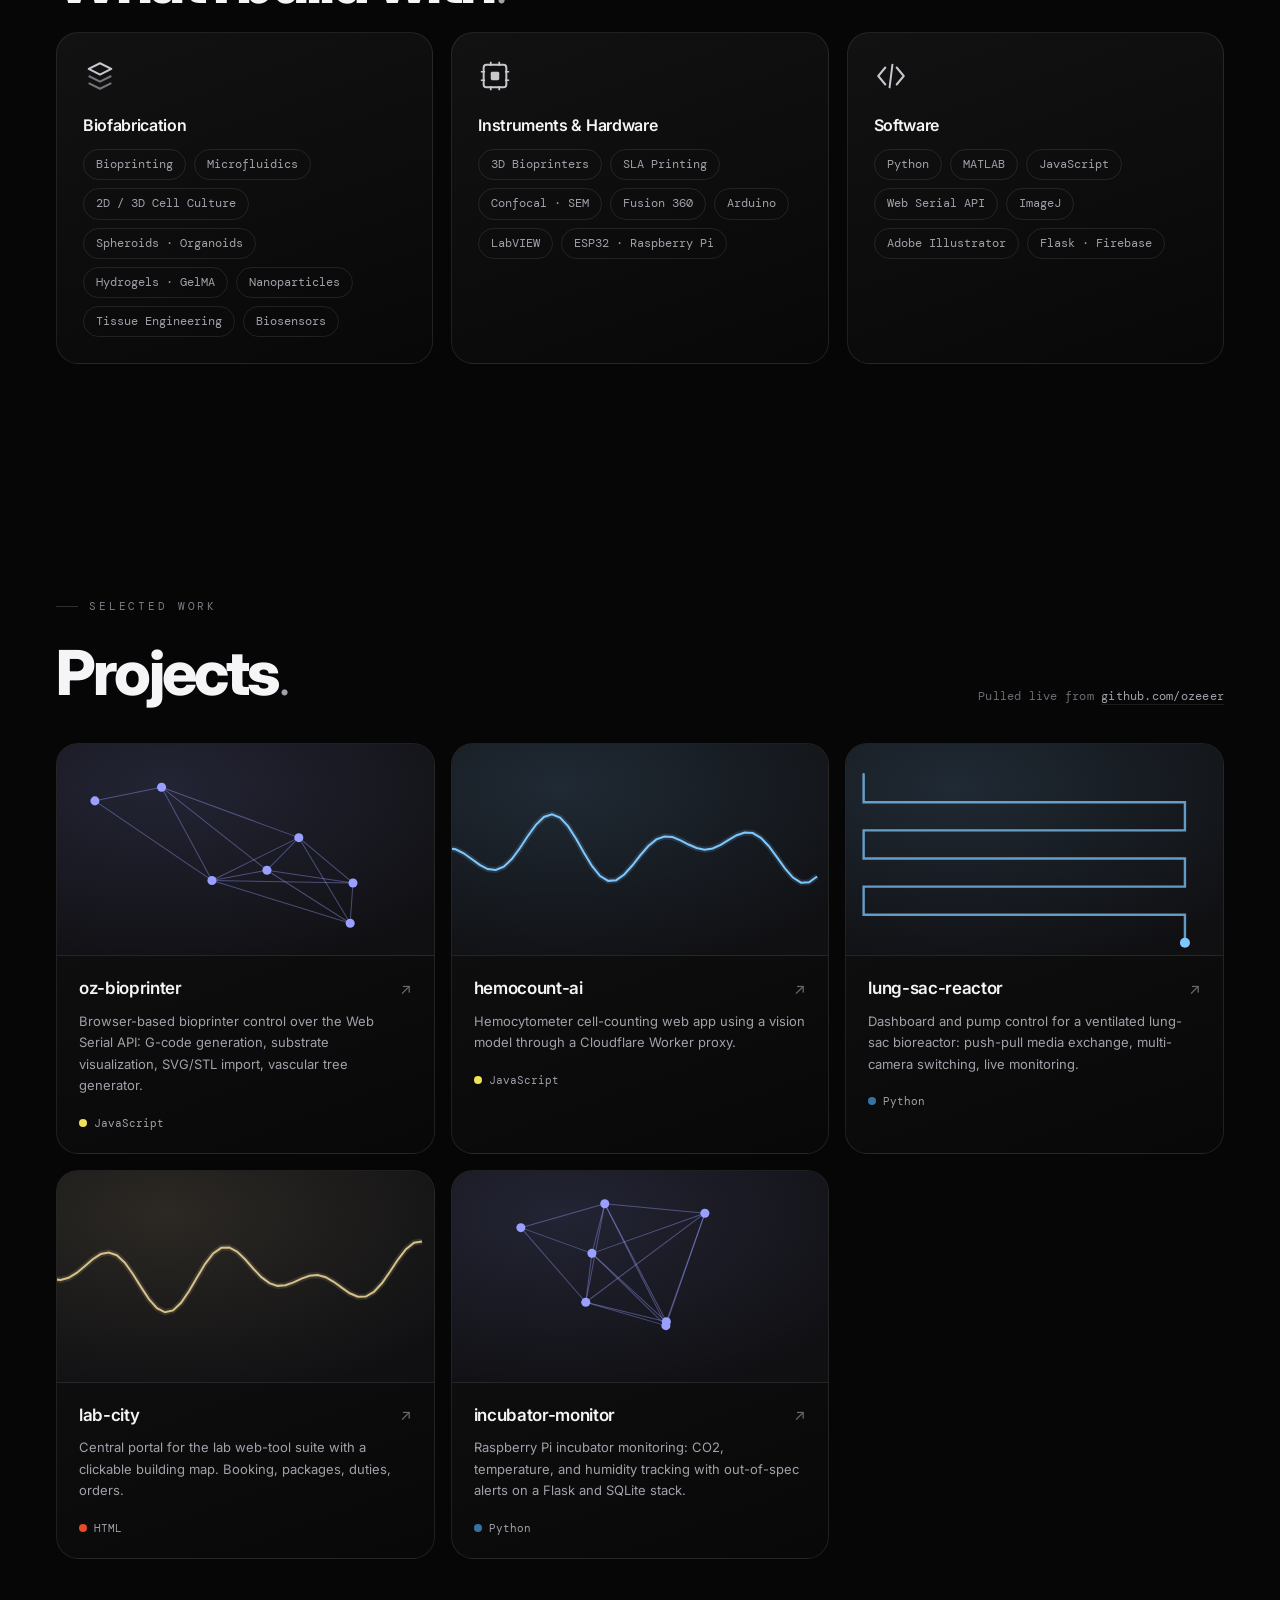
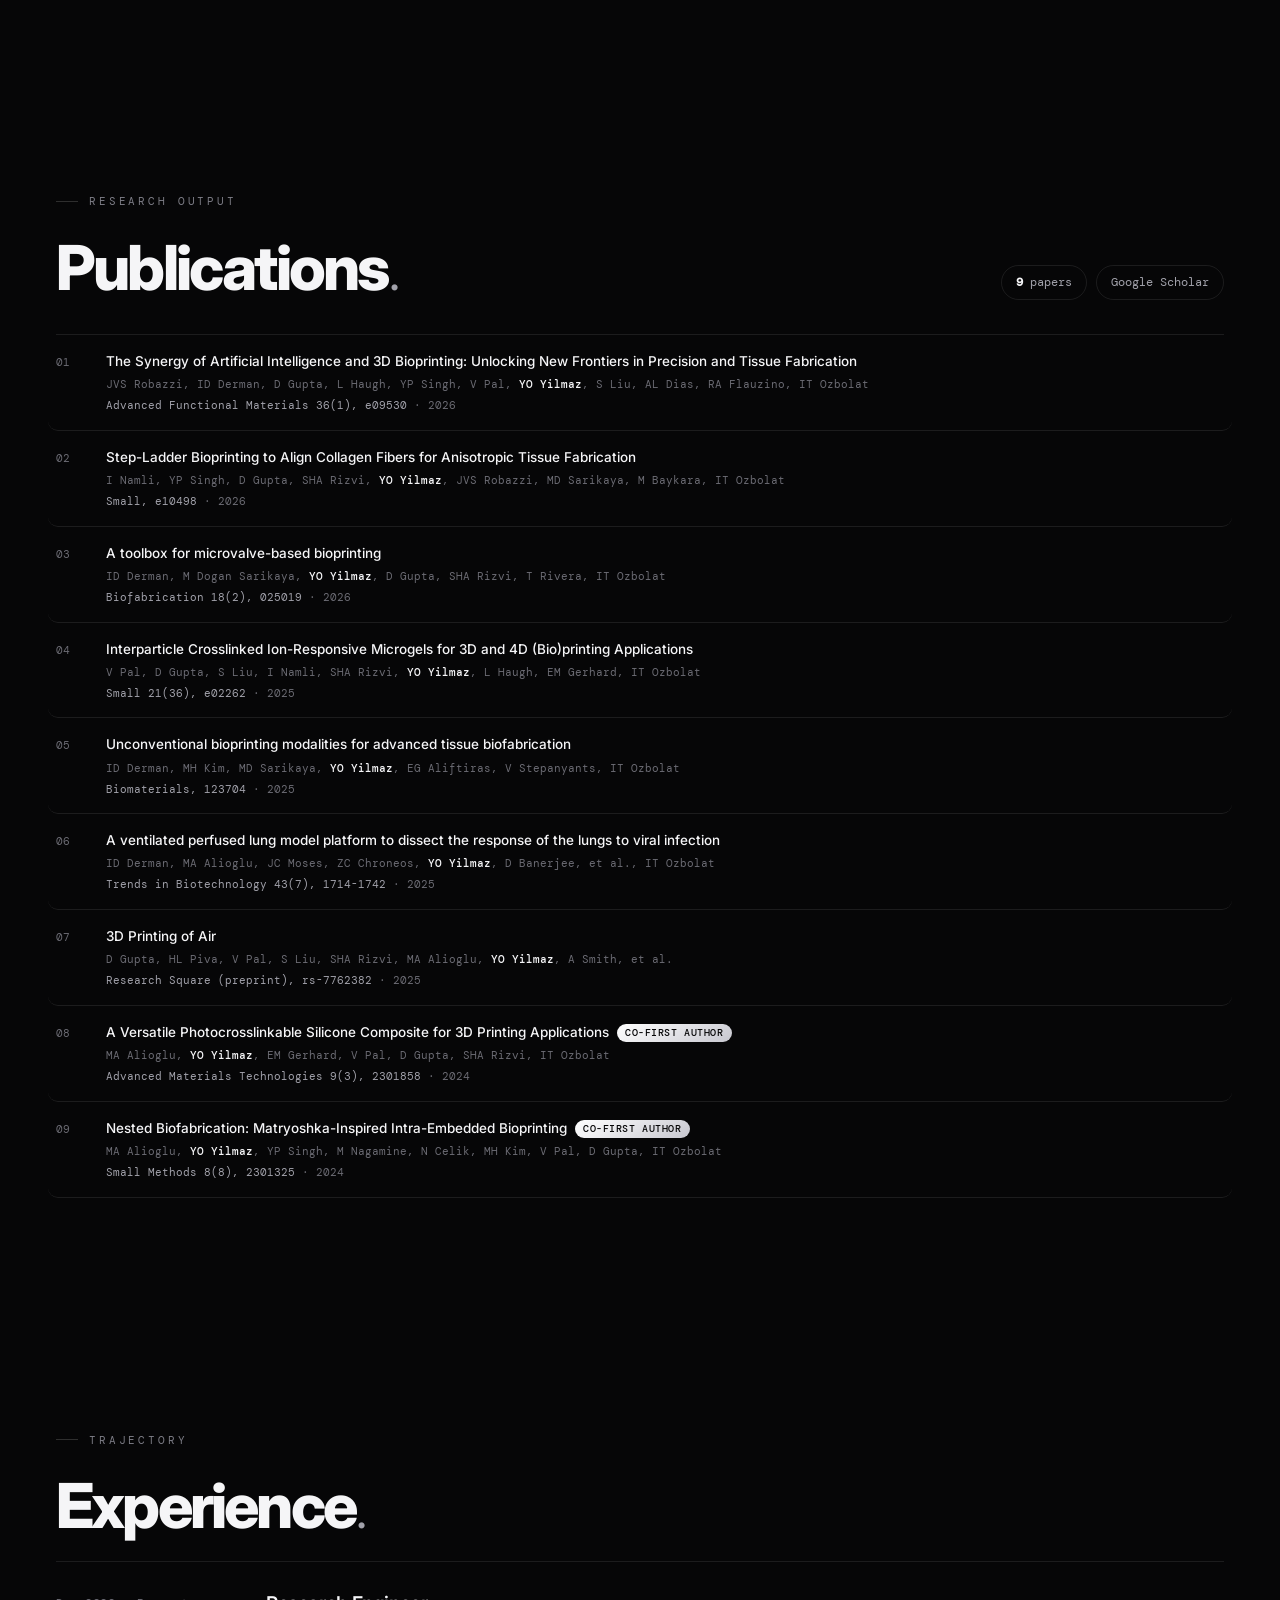
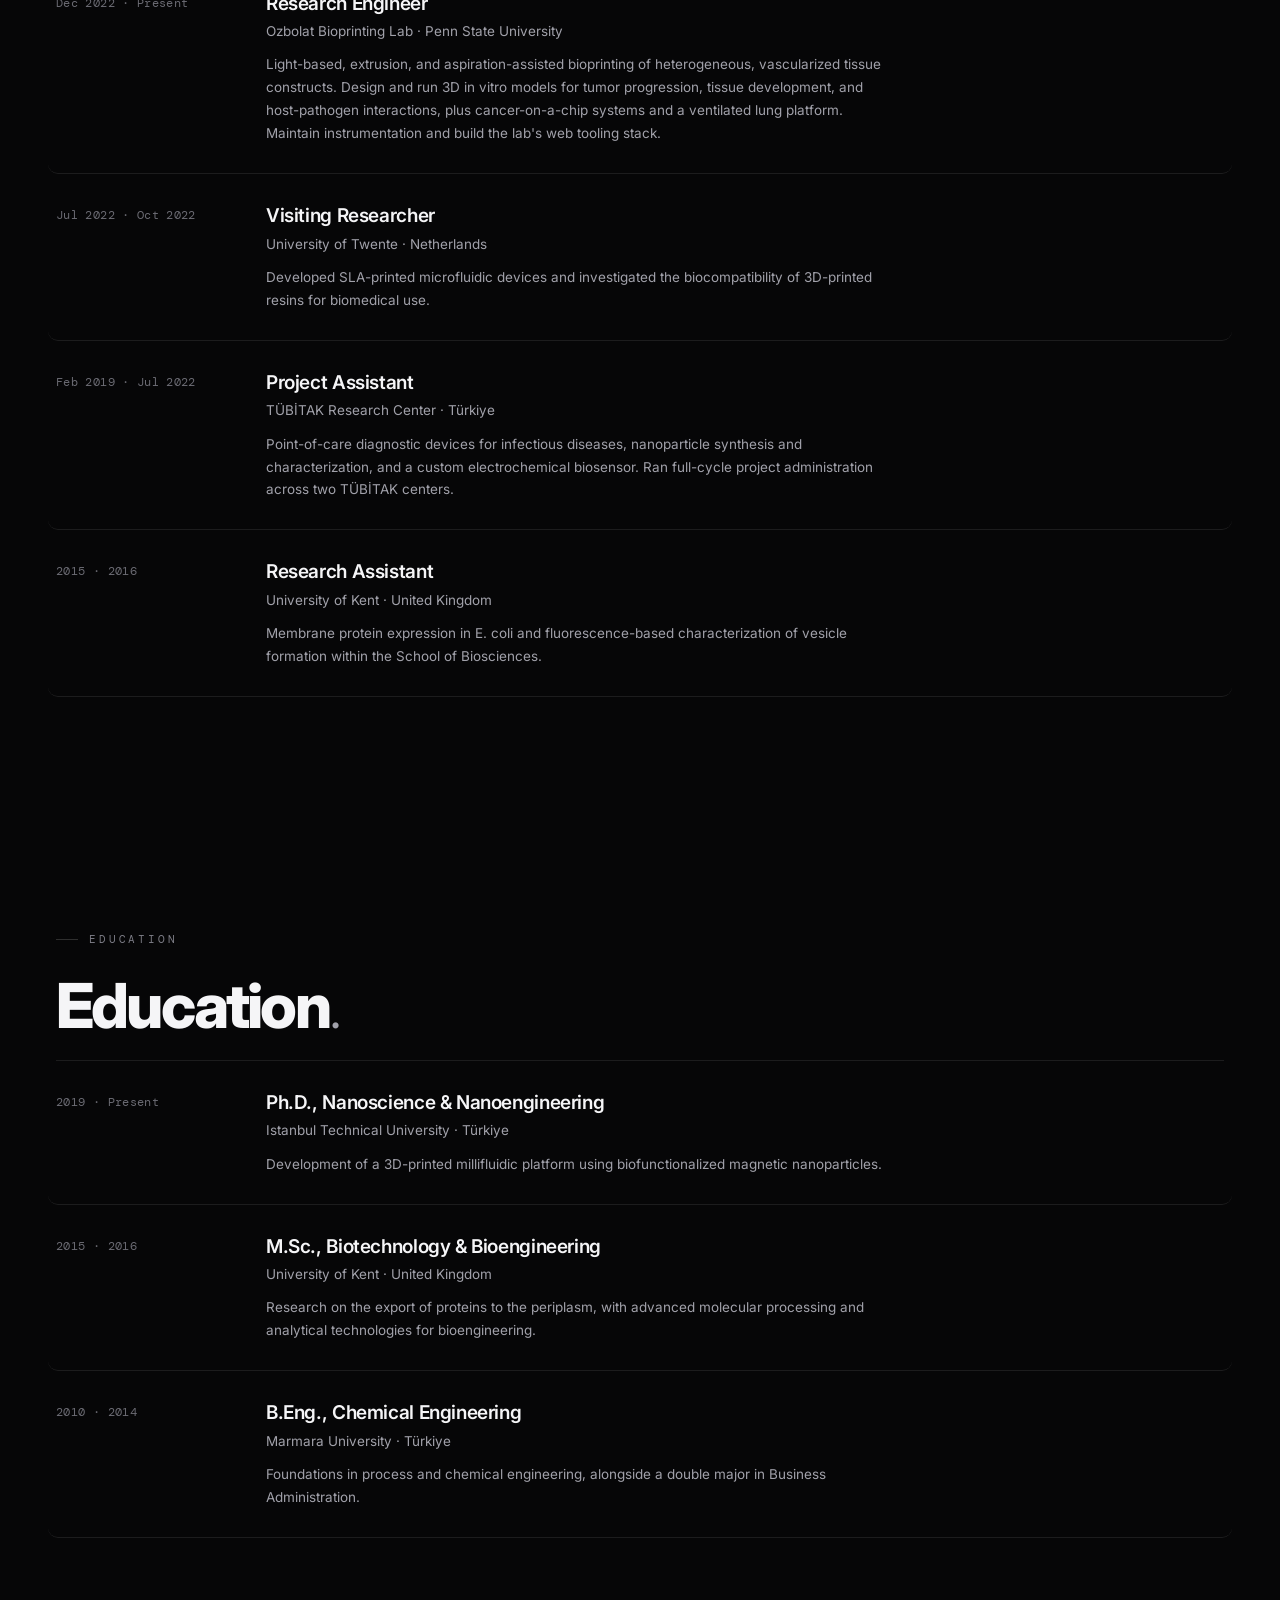
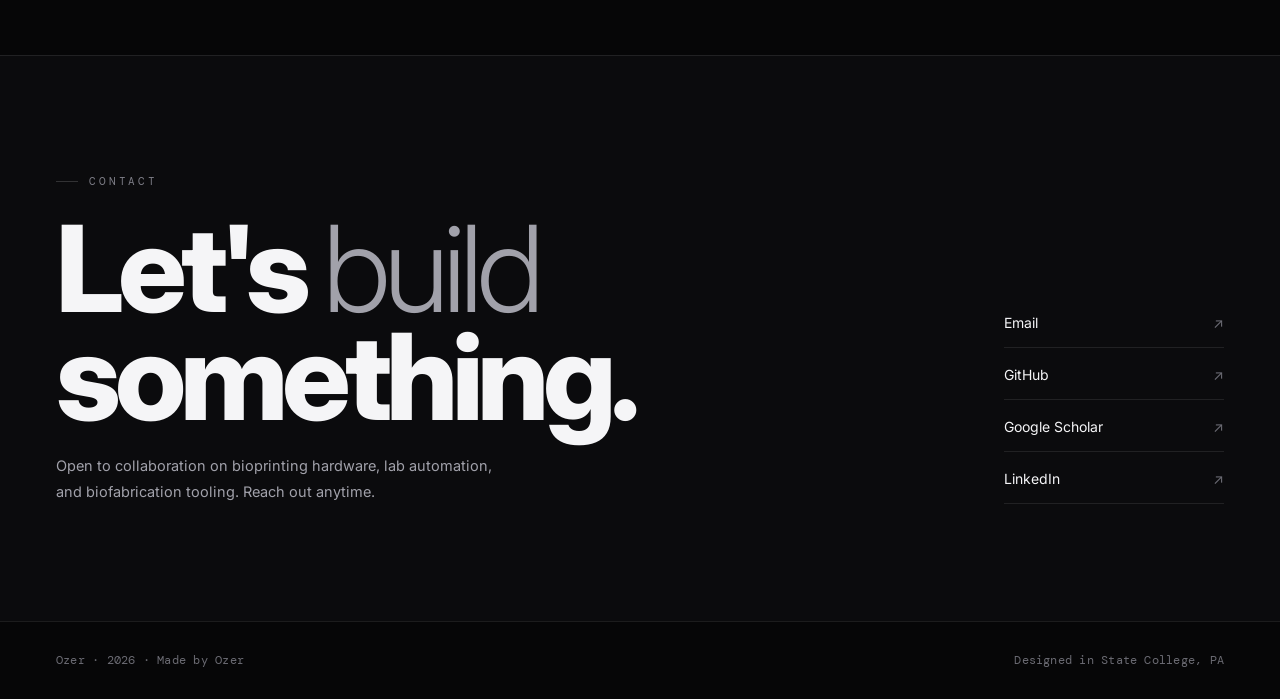
==== commit a527be7a: "Update index.html" ====
--- a/index.html
+++ b/index.html
@@ -35,7 +35,7 @@
 
 <link rel="preconnect" href="https://fonts.googleapis.com">
 <link rel="preconnect" href="https://fonts.gstatic.com" crossorigin>
-<link href="https://fonts.googleapis.com/css2?family=DM+Mono:wght@300;400;500&family=Inter:wght@300;400;500;600;700;800;900&family=Orbitron:wght@700;800;900&display=swap" rel="stylesheet">
+<link href="https://fonts.googleapis.com/css2?family=DM+Mono:wght@300;400;500&family=Inter:wght@300;400;500;600;700;800;900&family=Orbitron:wght@400;700;800;900&display=swap" rel="stylesheet">
 <style>
 :root{
   --bg:#060607;
@@ -128,8 +128,8 @@
   opacity:0;animation:rise 1.1s .2s cubic-bezier(.2,.7,.2,1) forwards;transform:translateY(34px)}
 .wordmark .wm-accent{color:var(--accent)}
 .role-line{display:flex;align-items:baseline;gap:18px;flex-wrap:wrap;margin-top:14px;opacity:0;animation:rise 1.1s .38s cubic-bezier(.2,.7,.2,1) forwards;transform:translateY(28px)}
-.role-line .role{font-weight:300;font-size:clamp(26px,5.4vw,64px);letter-spacing:-.04em;color:var(--text)}
-.role-line .role b{font-weight:600}
+.role-line .role{font-family:"Orbitron",-apple-system,system-ui,sans-serif;font-weight:400;text-transform:uppercase;font-size:clamp(22px,4.4vw,48px);letter-spacing:.01em;color:var(--text)}
+.role-line .role b{font-weight:700}
 .role-line .deg{font-family:"DM Mono",monospace;font-size:clamp(11px,1.4vw,14px);letter-spacing:.06em;color:var(--silver-3);
   border:1px solid var(--line-2);border-radius:30px;padding:6px 13px;white-space:nowrap}
 .hero-sub{margin-top:34px;max-width:540px;color:var(--muted);font-size:clamp(14px,1.5vw,16.5px);line-height:1.7;font-weight:400;
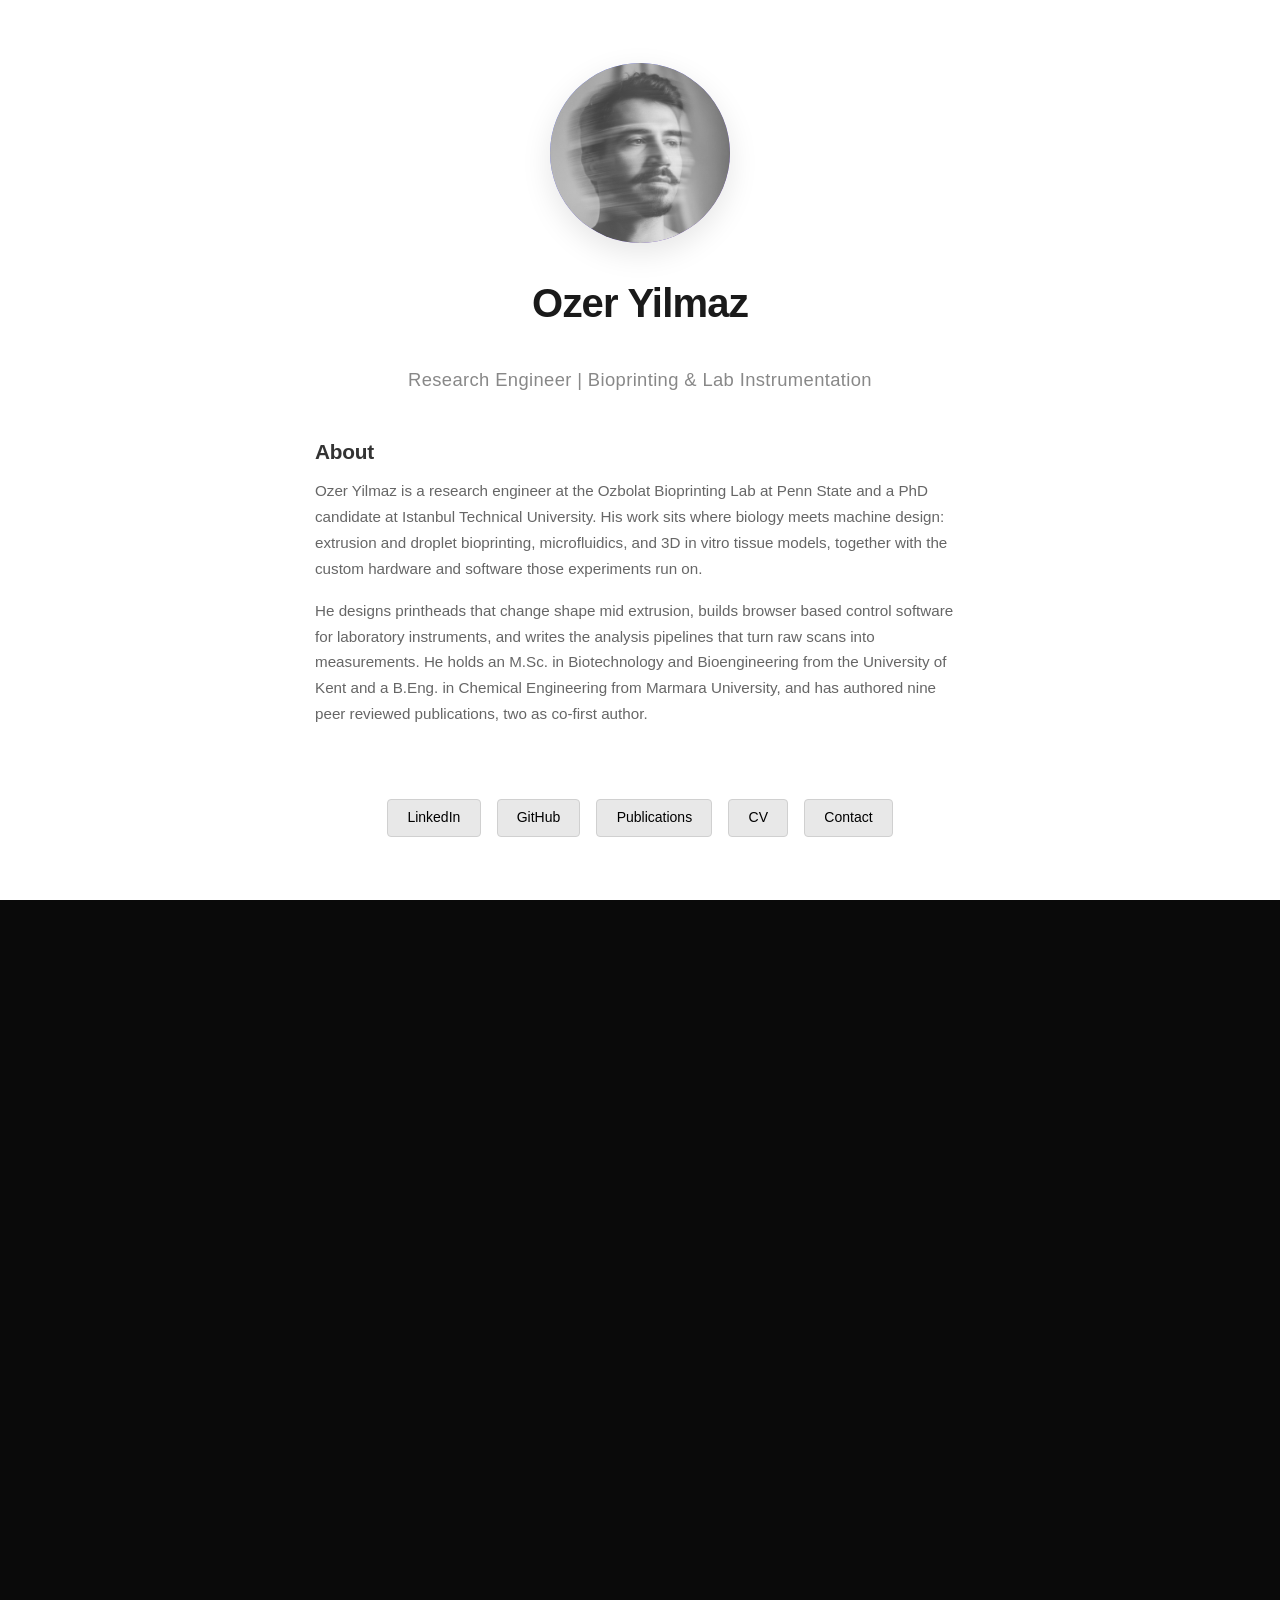
==== commit 38b45e16: "Update print statement from 'Hello' to 'Goodbye'" ====
--- a/index.html
+++ b/index.html
@@ -1,753 +1,922 @@
 <!DOCTYPE html>
-<html lang="en" data-theme="dark">
+<html lang="en">
 <head>
 <meta charset="UTF-8">
 <meta name="viewport" content="width=device-width, initial-scale=1.0">
-
-<title>O23R</title>
-<meta name="description" content="Ozer Yilmaz (o23r), Research Engineer and PhD candidate. I design the printers, reactors, and software that turn living cells into structure.">
-<link rel="canonical" href="https://o23r.com/">
-
-<!-- favicon -->
-<link rel="icon" href="/favicon.ico" sizes="any">
-<link rel="icon" href="/favicon-96.png" sizes="96x96" type="image/png">
-<link rel="icon" href="/favicon-192.png" sizes="192x192" type="image/png">
-<link rel="apple-touch-icon" href="/apple-touch-icon.png">
-
-<!-- social preview -->
-<meta property="og:title" content="O23R · Ozer Yilmaz · Research Engineer">
-<meta property="og:description" content="I design the printers, reactors, and software that turn living cells into structure.">
-<meta property="og:url" content="https://o23r.com/">
-<meta property="og:type" content="website">
-<meta property="og:site_name" content="O23R">
-<meta name="twitter:card" content="summary">
-
-<!-- site name for search results -->
-<script type="application/ld+json">
-{
-  "@context": "https://schema.org",
-  "@type": "WebSite",
-  "name": "O23R",
-  "alternateName": "Ozer Yilmaz",
-  "url": "https://o23r.com/"
-}
-</script>
-
+<title>Ozer Yilmaz - Research Engineer</title>
+<meta name="description" content="Ozer Yilmaz, research engineer working on bioprinting, lab instrumentation and 3D tissue models.">
+<link rel="icon" type="image/jpeg" href="[data-uri]">
+<link rel="apple-touch-icon" href="[data-uri]">
 <link rel="preconnect" href="https://fonts.googleapis.com">
 <link rel="preconnect" href="https://fonts.gstatic.com" crossorigin>
-<link href="https://fonts.googleapis.com/css2?family=DM+Mono:wght@300;400;500&family=Inter:wght@300;400;500;600;700;800;900&family=Orbitron:wght@400;700;800;900&display=swap" rel="stylesheet">
+<link href="https://fonts.googleapis.com/css2?family=VT323&family=Major+Mono+Display&display=swap" rel="stylesheet">
 <style>
+/* ============================================================
+   BASE
+   ============================================================ */
 :root{
-  --bg:#060607;
-  --bg-2:#0b0b0d;
-  --bg-3:#101013;
-  --surface:rgba(255,255,255,.025);
-  --surface-2:rgba(255,255,255,.04);
-  --line:rgba(255,255,255,.09);
-  --line-2:rgba(255,255,255,.16);
-  --text:#f5f5f7;
-  --muted:#a1a1aa;
-  --faint:#6b6b73;
-  --silver-1:#ffffff;
-  --silver-2:#c7c7cf;
-  --silver-3:#7d7d86;
-  --glow-a:rgba(150,160,255,.16);
-  --glow-b:rgba(120,200,255,.12);
-  --glow-c:rgba(255,255,255,.05);
-  --accent:#06bdfe;
-  --nav-bg:rgba(8,8,10,.6);
-  --card-grad:linear-gradient(160deg,rgba(255,255,255,.05),rgba(255,255,255,.01));
-}
-[data-theme="light"]{
-  --bg:#fbfbfd;
-  --bg-2:#f2f2f5;
-  --bg-3:#ececef;
-  --surface:rgba(0,0,0,.02);
-  --surface-2:rgba(0,0,0,.035);
-  --line:rgba(0,0,0,.10);
-  --line-2:rgba(0,0,0,.16);
-  --text:#0a0a0c;
-  --muted:#55555e;
-  --faint:#8a8a92;
-  --silver-1:#0a0a0c;
-  --silver-2:#3a3a42;
-  --silver-3:#76767e;
-  --glow-a:rgba(120,140,255,.14);
-  --glow-b:rgba(80,180,255,.10);
-  --glow-c:rgba(0,0,0,.03);
-  --accent:#0a9fe0;
-  --nav-bg:rgba(251,251,253,.66);
-  --card-grad:linear-gradient(160deg,rgba(0,0,0,.04),rgba(0,0,0,.01));
-}
-*{box-sizing:border-box;margin:0;padding:0}
-html{scroll-behavior:smooth;-webkit-text-size-adjust:100%}
-body{
-  background:var(--bg);color:var(--text);
-  font-family:"Inter",-apple-system,BlinkMacSystemFont,"SF Pro Display",system-ui,sans-serif;
-  line-height:1.5;-webkit-font-smoothing:antialiased;overflow-x:hidden;
-  transition:background .6s ease,color .6s ease;
-}
-.mono{font-family:"DM Mono",ui-monospace,Menlo,monospace}
-h1,h2,h3{font-family:"Inter",-apple-system,system-ui,sans-serif;font-weight:700;letter-spacing:-.03em;line-height:1.04}
-a{color:inherit}
-
-/* atmosphere */
-#mesh{position:fixed;inset:0;z-index:0;pointer-events:none;opacity:.9;filter:saturate(115%)}
-.grain{position:fixed;inset:0;z-index:1;pointer-events:none;opacity:.035;mix-blend-mode:overlay;
-  background-image:url("data:image/svg+xml,%3Csvg xmlns='http://www.w3.org/2000/svg' width='160' height='160'%3E%3Cfilter id='n'%3E%3CfeTurbulence type='fractalNoise' baseFrequency='.9' numOctaves='2'/%3E%3C/filter%3E%3Crect width='100%25' height='100%25' filter='url(%23n)'/%3E%3C/svg%3E")}
-
-/* nav */
-nav{position:fixed;top:0;left:0;right:0;z-index:100;display:flex;align-items:center;justify-content:space-between;
-  padding:16px clamp(18px,5vw,56px);transition:background .45s,border-color .45s,backdrop-filter .45s;border-bottom:1px solid transparent}
-nav.scrolled{background:var(--nav-bg);backdrop-filter:blur(22px) saturate(180%);-webkit-backdrop-filter:blur(22px) saturate(180%);border-bottom:1px solid var(--line)}
-.brand{font-family:"Orbitron",-apple-system,system-ui,sans-serif;font-weight:700;font-size:16px;letter-spacing:.04em;text-transform:uppercase}
-.brand .wm-accent{color:var(--accent)}
-.nav-links{display:flex;gap:clamp(12px,1.8vw,26px);align-items:center}
-.nav-links a{color:var(--muted);text-decoration:none;font-size:13px;letter-spacing:-.01em;transition:color .25s;position:relative}
-.nav-links a:hover{color:var(--text)}
-@media(max-width:860px){.nav-links a:not(.toggle){display:none}}
-.toggle{width:44px;height:25px;border:1px solid var(--line-2);border-radius:30px;background:var(--surface-2);position:relative;cursor:pointer;flex:none}
-.toggle::after{content:"";position:absolute;top:2px;left:2px;width:19px;height:19px;border-radius:50%;
-  background:linear-gradient(160deg,var(--silver-1),var(--silver-3));transition:transform .4s cubic-bezier(.4,0,.2,1)}
-[data-theme="light"] .toggle::after{transform:translateX(19px)}
-
-.wrap{position:relative;z-index:3}
-section{padding:clamp(80px,13vh,170px) clamp(18px,5vw,56px);position:relative}
-.eyebrow{font-family:"DM Mono",monospace;font-size:11px;letter-spacing:.26em;text-transform:uppercase;color:var(--silver-3);
-  display:flex;align-items:center;gap:11px;margin-bottom:26px}
-.eyebrow::before{content:"";width:22px;height:1px;background:var(--line-2)}
-.sec-title{font-size:clamp(32px,5.6vw,62px);font-weight:800;letter-spacing:-.045em}
-.sec-title .light{font-weight:300;color:var(--muted)}
-
-/* ---------- hero ---------- */
-.hero{min-height:100svh;display:grid;grid-template-rows:1fr auto;padding-top:120px;position:relative;overflow:hidden}
-.hero-core{display:flex;flex-direction:column;justify-content:center;position:relative;z-index:4}
-.hero-eyebrow{font-family:"DM Mono",monospace;font-size:12px;letter-spacing:.28em;text-transform:uppercase;color:var(--silver-3);margin-bottom:24px;opacity:0;animation:fade .9s .1s forwards}
-.wordmark{font-family:"Orbitron",-apple-system,system-ui,sans-serif;font-weight:800;text-transform:uppercase;
-  font-size:clamp(58px,15vw,188px);line-height:1;letter-spacing:.01em;color:var(--text);
-  opacity:0;animation:rise 1.1s .2s cubic-bezier(.2,.7,.2,1) forwards;transform:translateY(34px)}
-.wordmark .wm-accent{color:var(--accent)}
-.role-line{display:flex;align-items:baseline;gap:18px;flex-wrap:wrap;margin-top:14px;opacity:0;animation:rise 1.1s .38s cubic-bezier(.2,.7,.2,1) forwards;transform:translateY(28px)}
-.role-line .role{font-family:"Orbitron",-apple-system,system-ui,sans-serif;font-weight:400;text-transform:uppercase;font-size:clamp(22px,4.4vw,48px);letter-spacing:.01em;color:var(--text)}
-.role-line .role b{font-weight:700}
-.role-line .deg{font-family:"DM Mono",monospace;font-size:clamp(11px,1.4vw,14px);letter-spacing:.06em;color:var(--silver-3);
-  border:1px solid var(--line-2);border-radius:30px;padding:6px 13px;white-space:nowrap}
-.hero-sub{margin-top:34px;max-width:540px;color:var(--muted);font-size:clamp(14px,1.5vw,16.5px);line-height:1.7;font-weight:400;
-  opacity:0;animation:rise 1s .54s forwards;transform:translateY(20px)}
-.hero-cta{display:flex;gap:14px;margin-top:36px;flex-wrap:wrap;opacity:0;animation:rise 1s .68s forwards;transform:translateY(20px)}
-.btn{display:inline-flex;align-items:center;gap:9px;text-decoration:none;font-size:14px;font-weight:500;letter-spacing:-.01em;
-  padding:12px 22px;border-radius:30px;transition:transform .25s,background .25s,border-color .25s}
-.btn-primary{background:linear-gradient(160deg,var(--silver-1),var(--silver-2));color:var(--bg)}
-.btn-primary:hover{transform:translateY(-2px)}
-.btn-ghost{border:1px solid var(--line-2);color:var(--text)}
-.btn-ghost:hover{border-color:var(--text);transform:translateY(-2px)}
-.hero-visual{position:absolute;right:-4vw;top:50%;transform:translateY(-50%);width:min(56vw,760px);z-index:2;
-  opacity:0;animation:fade 1.6s .5s forwards;pointer-events:none}
-@media(max-width:980px){.hero-visual{opacity:.3;right:-22vw;width:120vw}}
-.scroll-cue{display:flex;align-items:center;gap:12px;padding-bottom:30px;font-family:"DM Mono",monospace;font-size:11px;letter-spacing:.22em;
-  text-transform:uppercase;color:var(--faint);z-index:4;opacity:0;animation:fade 1s 1s forwards}
-.scroll-cue .track{width:1px;height:38px;background:var(--line-2);position:relative;overflow:hidden}
-.scroll-cue .track::after{content:"";position:absolute;left:0;top:-38px;width:100%;height:38px;background:var(--silver-2);animation:drop 2.1s infinite}
-@keyframes drop{0%{top:-38px}55%,100%{top:38px}}
-@keyframes fade{to{opacity:1}}
-@keyframes rise{to{opacity:1;transform:none}}
-
-/* ---------- marquee ---------- */
-.marquee{border-top:1px solid var(--line);border-bottom:1px solid var(--line);overflow:hidden;background:var(--bg-2);position:relative;z-index:3}
-.marquee-track{display:flex;white-space:nowrap;animation:scroll-x 42s linear infinite}
-.marquee:hover .marquee-track{animation-play-state:paused}
-.marquee-track span{font-weight:700;font-size:clamp(20px,3.6vw,38px);letter-spacing:-.03em;padding:20px 0;display:inline-flex;align-items:center}
-.marquee-track .sep{color:var(--silver-3);margin:0 26px;font-weight:300}
-.marquee-track .ghost{color:transparent;-webkit-text-stroke:1px var(--line-2)}
-@keyframes scroll-x{to{transform:translateX(-50%)}}
-
-/* ---------- statement (apple pinned) ---------- */
-.statement{padding-block:clamp(90px,16vh,200px);text-align:center;position:relative;z-index:3}
-.statement h2{font-size:clamp(30px,6.4vw,84px);font-weight:800;letter-spacing:-.05em;max-width:16ch;margin:0 auto;line-height:1.05}
-.statement h2 .grad{background:linear-gradient(120deg,var(--silver-1),var(--silver-3));-webkit-background-clip:text;background-clip:text;color:transparent}
-.statement p{color:var(--muted);max-width:50ch;margin:28px auto 0;font-size:clamp(14px,1.6vw,17px);line-height:1.7}
-
-/* ---------- showcase / big visual ---------- */
-.showcase{display:grid;grid-template-columns:1fr 1fr;gap:clamp(28px,5vw,72px);align-items:center}
-@media(max-width:900px){.showcase{grid-template-columns:1fr}}
-.showcase-copy h2{font-size:clamp(28px,4vw,48px);font-weight:800;letter-spacing:-.04em;margin-bottom:18px}
-.showcase-copy p{color:var(--muted);font-size:15px;line-height:1.75;max-width:46ch}
-.showcase-copy .mini{display:flex;gap:28px;margin-top:30px;flex-wrap:wrap}
-.showcase-copy .mini div{display:flex;flex-direction:column}
-.showcase-copy .mini .num{font-size:clamp(26px,3vw,38px);font-weight:800;letter-spacing:-.03em;
-  background:linear-gradient(150deg,var(--silver-1),var(--silver-3));-webkit-background-clip:text;background-clip:text;color:transparent}
-.showcase-copy .mini .lbl{font-family:"DM Mono",monospace;font-size:11px;letter-spacing:.1em;text-transform:uppercase;color:var(--faint);margin-top:4px}
-.showcase-art{border:1px solid var(--line);border-radius:26px;background:var(--card-grad);overflow:hidden;position:relative;aspect-ratio:1/1;display:grid;place-items:center}
-.showcase-art svg{width:100%;height:100%}
-
-/* ---------- about me ---------- */
-.about-grid{display:grid;grid-template-columns:1.5fr 1fr;gap:clamp(30px,6vw,84px);align-items:start}
-@media(max-width:860px){.about-grid{grid-template-columns:1fr}}
-.about-lead{font-size:clamp(21px,2.7vw,32px);font-weight:600;letter-spacing:-.03em;line-height:1.32}
-.about-lead em{font-weight:300;font-style:normal;color:var(--muted)}
-.about-body{color:var(--muted);font-size:14.5px;line-height:1.85;margin-top:24px}
-.about-body p+p{margin-top:15px}
-.facts{border-top:1px solid var(--line)}
-.fact{display:flex;justify-content:space-between;gap:16px;padding:15px 0;border-bottom:1px solid var(--line);font-size:13px}
-.fact .k{font-family:"DM Mono",monospace;color:var(--faint);text-transform:uppercase;letter-spacing:.12em;font-size:11px}
-.fact .v{color:var(--text);text-align:right;font-weight:500}
-
-/* ---------- skills ---------- */
-.skill-cols{display:grid;grid-template-columns:repeat(3,1fr);gap:18px;margin-top:18px}
-@media(max-width:860px){.skill-cols{grid-template-columns:1fr}}
-.skill-card{border:1px solid var(--line);border-radius:22px;padding:26px;background:var(--card-grad);transition:border-color .35s,transform .35s;position:relative;overflow:hidden}
-.skill-card:hover{border-color:var(--line-2);transform:translateY(-4px)}
-.skill-card .ic{width:34px;height:34px;margin-bottom:18px;color:var(--silver-2)}
-.skill-card h3{font-size:16px;font-weight:600;letter-spacing:-.02em;margin-bottom:16px}
-.chips{display:flex;flex-wrap:wrap;gap:8px}
-.chip{font-family:"DM Mono",monospace;font-size:11.5px;color:var(--muted);border:1px solid var(--line);border-radius:30px;padding:6px 12px;transition:color .25s,border-color .25s}
-.chip:hover{color:var(--text);border-color:var(--line-2)}
-
-/* ---------- projects ---------- */
-.proj-head{display:flex;justify-content:space-between;align-items:flex-end;flex-wrap:wrap;gap:14px}
-.proj-head .src{font-family:"DM Mono",monospace;font-size:11.5px;color:var(--faint);letter-spacing:.02em}
-.proj-head .src a{color:var(--muted);text-decoration:none;border-bottom:1px solid var(--line)}
-.proj-grid{display:grid;grid-template-columns:repeat(auto-fill,minmax(300px,1fr));gap:16px;margin-top:38px}
-.proj{border:1px solid var(--line);border-radius:22px;background:var(--card-grad);text-decoration:none;color:inherit;
-  display:flex;flex-direction:column;overflow:hidden;transition:border-color .35s,transform .35s;position:relative}
-.proj:hover{border-color:var(--line-2);transform:translateY(-5px)}
-.proj-thumb{aspect-ratio:16/9;width:100%;background:var(--bg-3);position:relative;overflow:hidden;border-bottom:1px solid var(--line)}
-.proj-thumb svg{position:absolute;inset:0;width:100%;height:100%;transition:transform .6s cubic-bezier(.2,.7,.2,1)}
-.proj:hover .proj-thumb svg{transform:scale(1.06)}
-.proj-body{padding:20px 22px 22px}
-.proj-top{display:flex;justify-content:space-between;align-items:center;gap:10px;margin-bottom:9px}
-.proj-name{font-size:17px;font-weight:600;letter-spacing:-.02em}
-.proj-arrow{color:var(--faint);font-size:15px;transition:transform .3s,color .3s}
-.proj:hover .proj-arrow{transform:translate(3px,-3px);color:var(--text)}
-.proj-desc{color:var(--muted);font-size:13px;line-height:1.65}
-.proj-foot{display:flex;align-items:center;gap:16px;margin-top:18px;font-family:"DM Mono",monospace;font-size:11px;color:var(--faint)}
-.proj-foot .lang{display:flex;align-items:center;gap:7px;color:var(--muted)}
-.dot-lang{width:8px;height:8px;border-radius:50%}
-.skel{border:1px solid var(--line);border-radius:22px;height:260px;background:linear-gradient(100deg,var(--surface) 30%,var(--surface-2) 50%,var(--surface) 70%);background-size:200% 100%;animation:shimmer 1.5s infinite}
-@keyframes shimmer{to{background-position:-200% 0}}
-
-/* ---------- publications ---------- */
-.pub-head{display:flex;justify-content:space-between;align-items:flex-end;flex-wrap:wrap;gap:14px}
-.pub-stats{display:flex;gap:9px;flex-wrap:wrap}
-.pub-stat{font-family:"DM Mono",monospace;border:1px solid var(--line);border-radius:30px;padding:8px 14px;font-size:11.5px;color:var(--muted)}
-.pub-stat b{color:var(--text);font-weight:600}
-.pub-list{margin-top:34px;border-top:1px solid var(--line)}
-.pub{display:grid;grid-template-columns:34px 1fr;gap:16px;padding:16px 8px;margin:0 -8px;border-bottom:1px solid var(--line);align-items:start;transition:background .25s;border-radius:10px}
-.pub:hover{background:var(--surface)}
-.pub-idx{font-family:"DM Mono",monospace;font-size:11px;color:var(--faint);padding-top:3px}
-.pub-main .pt{font-size:13.5px;line-height:1.5;color:var(--text);font-weight:500}
-.pub-main .pt a{text-decoration:none;border-bottom:1px solid transparent;transition:border-color .25s}
-.pub-main .pt a:hover{border-color:var(--line-2)}
-.first-tag{display:inline-block;margin-left:8px;font-family:"DM Mono",monospace;font-size:9.5px;letter-spacing:.06em;text-transform:uppercase;color:var(--bg);background:linear-gradient(150deg,var(--silver-1),var(--silver-2));border-radius:20px;padding:2px 8px;vertical-align:middle;white-space:nowrap}
-.pub-authors{font-family:"DM Mono",monospace;font-size:11px;color:var(--faint);line-height:1.55;margin-top:5px}
-.pub-authors .me{color:var(--text);font-weight:500}
-.pub-venue{font-family:"DM Mono",monospace;font-size:11px;color:var(--muted);margin-top:4px}
-.pub-venue .yr{color:var(--faint)}
-.cite-badge{display:inline-flex;align-items:baseline;gap:5px;border:1px solid var(--line);border-radius:30px;padding:4px 11px;font-family:"DM Mono",monospace;font-size:10.5px;color:var(--muted);white-space:nowrap}
-.cite-badge b{color:var(--text);font-weight:600;font-size:12px}
-@media(max-width:680px){.pub{grid-template-columns:24px 1fr}}
-
-/* ---------- experience ---------- */
-.exp-list{margin-top:22px;border-top:1px solid var(--line)}
-.exp{display:grid;grid-template-columns:180px 1fr;gap:30px;padding:28px 8px;margin:0 -8px;border-bottom:1px solid var(--line);transition:background .25s;border-radius:10px}
-.exp:hover{background:var(--surface)}
-.exp .when{font-family:"DM Mono",monospace;font-size:12px;color:var(--faint);letter-spacing:.03em;padding-top:4px}
-.exp .role-t{font-size:19px;font-weight:600;letter-spacing:-.02em}
-.exp .org{font-size:13.5px;color:var(--muted);margin-top:3px}
-.exp .exp-desc{font-size:13.5px;color:var(--muted);line-height:1.7;margin-top:12px;max-width:620px}
-@media(max-width:680px){.exp{grid-template-columns:1fr;gap:8px}}
-
-/* ---------- contact ---------- */
-.contact{border-top:1px solid var(--line);background:var(--bg-2);position:relative;z-index:3}
-.contact-inner{display:grid;grid-template-columns:1fr auto;gap:44px;align-items:end}
-@media(max-width:860px){.contact-inner{grid-template-columns:1fr}}
-.contact h2{font-size:clamp(40px,9.5vw,120px);font-weight:800;letter-spacing:-.05em;line-height:.9}
-.contact h2 .light{font-weight:300;color:var(--muted)}
-.contact-sub{color:var(--muted);font-size:14.5px;margin-top:22px;max-width:440px;line-height:1.75}
-.contact-links{display:flex;flex-direction:column;gap:2px;min-width:220px}
-.contact-links a{display:flex;justify-content:space-between;gap:20px;text-decoration:none;color:var(--text);font-size:14px;
-  padding:14px 0;border-bottom:1px solid var(--line);transition:padding-left .3s,color .3s}
-.contact-links a:hover{padding-left:8px}
-.contact-links a span{color:var(--faint);transition:transform .3s}
-.contact-links a:hover span{transform:translateX(4px)}
-footer{padding:30px clamp(18px,5vw,56px);border-top:1px solid var(--line);display:flex;justify-content:space-between;
-  flex-wrap:wrap;gap:12px;font-family:"DM Mono",monospace;font-size:11.5px;color:var(--faint);letter-spacing:.02em;position:relative;z-index:3}
-
-.reveal{opacity:0;transform:translateY(40px);transition:opacity 1s cubic-bezier(.2,.7,.2,1),transform 1s cubic-bezier(.2,.7,.2,1)}
-.reveal.in{opacity:1;transform:none}
-.stagger>*{opacity:0;transform:translateY(28px);transition:opacity .8s cubic-bezier(.2,.7,.2,1),transform .8s cubic-bezier(.2,.7,.2,1)}
-.stagger.in>*{opacity:1;transform:none}
-.stagger.in>*:nth-child(2){transition-delay:.08s}
-.stagger.in>*:nth-child(3){transition-delay:.16s}
-.stagger.in>*:nth-child(4){transition-delay:.24s}
-
-@media(prefers-reduced-motion:reduce){
-  *{animation:none!important;transition:none!important}
-  .reveal,.stagger>*{opacity:1;transform:none}
-  .hero-eyebrow,.wordmark,.role-line,.hero-sub,.hero-cta,.hero-visual,.scroll-cue{opacity:1;transform:none}
-}
-::selection{background:var(--silver-2);color:var(--bg)}
+  --transition-smooth:cubic-bezier(0.4,0,0.2,1);
+}
+*{margin:0;padding:0;box-sizing:border-box}
+html{scroll-behavior:smooth;font-size:16px;-webkit-text-size-adjust:100%;background:#0a0a0a}
+body{min-height:100vh;overflow-x:hidden;position:relative;transition:all .5s var(--transition-smooth)}
+
+.h1{font-size:clamp(2.5rem,5vw,4rem)}
+.h2{font-size:clamp(1.75rem,3vw,2.5rem)}
+.h3{font-size:clamp(1.25rem,2vw,1.75rem)}
+.body-large{font-size:1.125rem}
+.small{font-size:.875rem}
+
+.container{width:min(90%,1200px);margin:0 auto;padding:2rem}
+
+.content-section{
+  margin:4rem 0;opacity:0;transform:translateY(30px);
+  transition:opacity .8s var(--transition-smooth),transform .8s var(--transition-smooth);
+  position:relative;z-index:50;
+}
+.content-section.visible{opacity:1;transform:translateY(0)}
+.footer.content-section{margin-top:8rem;position:relative;z-index:10}
+
+@keyframes fadeIn{from{opacity:0}to{opacity:1}}
+.fade-in{animation:fadeIn .8s ease-out forwards}
+@keyframes glitch{
+  0%,100%{transform:translate(0)}
+  20%{transform:translate(-2px,2px)}
+  40%{transform:translate(-2px,-2px)}
+  60%{transform:translate(2px,2px)}
+  80%{transform:translate(2px,-2px)}
+}
+*:focus{outline:2px solid currentColor;outline-offset:4px}
+
+/* ============================================================
+   THEME: GLITCH
+   ============================================================ */
+body.theme-glitch{
+  --bg-primary:#0a0a0a;
+  --bg-secondary:#1a1a1a;
+  --neon-green:#2ECC10;
+  --neon-pink:#A6099E;
+  --neon-purple:#7E00CC;
+  --text-primary:var(--neon-green);
+  --text-secondary:#1ACC00;
+  --accent:var(--neon-pink);
+  --border:rgba(46,204,16,.25);
+  --shadow-green:0 0 14px rgba(46,204,16,.35);
+
+  font-family:'VT323',monospace;
+  background:
+    radial-gradient(ellipse at 20% 30%, rgba(57,255,20,.1) 0%, transparent 40%),
+    radial-gradient(ellipse at 80% 70%, rgba(255,16,240,.1) 0%, transparent 40%),
+    radial-gradient(ellipse at 50% 50%, rgba(157,0,255,.05) 0%, transparent 50%),
+    var(--bg-primary);
+  background-color:var(--bg-primary);
+  background-attachment:fixed;
+  color:var(--text-primary);
+  line-height:1.4;
+  font-size:20px;
+}
+body.theme-glitch::before{
+  content:'';position:fixed;top:0;left:0;width:100%;height:100%;
+  background:repeating-linear-gradient(0deg,transparent,transparent 2px,rgba(57,255,20,.03) 2px,rgba(57,255,20,.03) 4px);
+  pointer-events:none;z-index:1;mix-blend-mode:screen;
+}
+
+@keyframes blink{0%,50%{opacity:1}51%,100%{opacity:0}}
+@keyframes cursor-blink{0%,50%{opacity:1}51%,100%{opacity:0}}
+@keyframes neon-pulse{from{filter:brightness(.92) saturate(.95)}to{filter:brightness(1.05) saturate(1.1)}}
+@keyframes glitch-text{
+  0%,100%{text-shadow:0 0 10px var(--neon-green),0 0 20px var(--neon-green),2px 2px 0 var(--neon-pink),-2px -2px 0 var(--neon-purple)}
+  25%{text-shadow:0 0 10px var(--neon-pink),0 0 20px var(--neon-pink),-2px 2px 0 var(--neon-purple),2px -2px 0 var(--neon-green)}
+  50%{text-shadow:0 0 10px var(--neon-purple),0 0 20px var(--neon-purple),2px -2px 0 var(--neon-green),-2px 2px 0 var(--neon-pink)}
+  75%{text-shadow:0 0 10px var(--neon-green),0 0 20px var(--neon-green),-2px -2px 0 var(--neon-pink),2px 2px 0 var(--neon-purple)}
+}
+
+.theme-glitch .loading-screen{background:var(--bg-primary)}
+.theme-glitch .loading-terminal{
+  font-family:'VT323',monospace;color:var(--text-primary);font-size:24px;
+  text-transform:uppercase;letter-spacing:.1em;text-shadow:0 0 10px var(--neon-green);
+  text-align:center;padding:0 1rem;
+}
+.theme-glitch .loading-terminal::after{content:'_';animation:blink .5s infinite;color:var(--neon-green)}
+
+.theme-glitch .site-title{
+  font-family:'Major Mono Display',monospace;text-transform:lowercase;letter-spacing:.1em;
+  color:var(--text-primary);
+  text-shadow:0 0 6px rgba(46,204,16,.6),0 0 14px rgba(46,204,16,.3),2px 2px 0 var(--neon-pink),-2px -2px 0 var(--neon-purple);
+  animation:neon-pulse 2s ease-in-out infinite alternate, glitch-text 3s infinite;
+  line-height:1.1;margin-bottom:.3rem;font-weight:400;
+}
+.theme-glitch .site-subtitle{
+  font-family:'VT323',monospace;text-transform:uppercase;letter-spacing:.2em;color:var(--text-secondary);
+}
+
+.theme-glitch .status-line{
+  display:inline-block;font-family:'VT323',monospace;font-size:1.2rem;color:var(--neon-green);
+  letter-spacing:.05em;min-height:1.5em;
+}
+.theme-glitch .status-line::after{content:'_';animation:cursor-blink 1s infinite;color:var(--neon-green);font-weight:bold}
+.theme-glitch .status-line.status-complete{text-shadow:0 0 10px var(--neon-green)}
+.theme-glitch .status-line.status-complete::after{display:none}
+
+.theme-glitch .welcome-manifesto h2,
+.theme-glitch .welcome-manifesto h3{
+  color:var(--neon-pink);
+  text-shadow:0 0 4px rgba(166,9,158,.22),0 0 8px rgba(166,9,158,.12);
+  font-family:'Major Mono Display',monospace;font-weight:400;text-transform:lowercase;
+  letter-spacing:-.01em;
+}
+.welcome-manifesto h2{margin-bottom:1rem}
+.welcome-manifesto h3{margin:2rem 0 .85rem}
+.welcome-manifesto p{margin-bottom:1.2rem;max-width:70ch}
+
+.manifesto-grid{display:grid;grid-template-columns:1fr 1fr;gap:2.5rem;margin-top:1.5rem}
+.manifesto-item ul{list-style:none}
+.manifesto-item li{margin-bottom:.85rem;padding-left:1.1rem;position:relative;line-height:1.45;color:rgba(46,204,16,.85)}
+.manifesto-item li::before{content:'>';position:absolute;left:0;color:var(--text-secondary);opacity:.55}
+
+.theme-glitch a{color:var(--accent);text-decoration:none;position:relative;text-shadow:0 0 3px rgba(166,9,158,.4);transition:all .3s ease}
+.theme-glitch a:hover{color:var(--neon-purple);text-shadow:0 0 10px var(--neon-purple),0 0 20px var(--neon-purple)}
+.theme-glitch a::after{content:'_';animation:blink 1s infinite;color:var(--neon-green)}
+.theme-glitch .professional-link::after{content:''}
+
+.theme-glitch code{background:var(--bg-primary);color:var(--text-primary);padding:.2em .4em;border:1px solid var(--text-primary)}
+
+.theme-glitch .section-divider{text-align:center;margin:3rem 0;color:var(--neon-purple);font-size:16px;text-shadow:0 0 10px var(--neon-purple)}
+.theme-glitch .section-divider::before{content:'══════════ ◊ ══════════'}
+
+/* fragments */
+.theme-glitch .fragment{margin:1.5rem 0}
+.theme-glitch .fragment-header{
+  cursor:pointer;padding:.5rem 0;display:grid;grid-template-columns:1fr auto;
+  grid-template-areas:"meta toggle" "title toggle";gap:.15rem .75rem;align-items:center;
+  transition:opacity .2s ease;
+}
+.theme-glitch .fragment-header:hover{opacity:.8}
+.theme-glitch .fragment-meta{grid-area:meta;font-family:'VT323',monospace;font-size:.95rem;color:var(--text-secondary);opacity:.6;letter-spacing:.02em}
+.theme-glitch .fragment-title{grid-area:title;font-family:'VT323',monospace;font-size:1.2rem;color:var(--neon-pink);text-shadow:0 0 4px rgba(166,9,158,.22),0 0 8px rgba(166,9,158,.12)}
+.theme-glitch .fragment-toggle{grid-area:toggle;font-family:'VT323',monospace;font-size:1rem;color:var(--text-secondary);opacity:.7}
+.theme-glitch .fragment-body{padding:.75rem 0 1.5rem 1.25rem;border-left:1px dashed rgba(46,204,16,.22);margin-top:.5rem;max-width:72ch}
+.theme-glitch .fragment-divider{color:var(--text-secondary);opacity:.35;font-family:'VT323',monospace;margin-bottom:.75rem;overflow:hidden;white-space:nowrap}
+.theme-glitch .fragment-body p{margin-bottom:1rem;line-height:1.55;color:rgba(46,204,16,.8)}
+.theme-glitch .fragment-body ul{margin:0 0 1rem 1.25rem}
+.theme-glitch .fragment-body li{margin-bottom:.5rem}
+.theme-glitch .fragment-body em{color:var(--neon-green);font-style:italic;text-shadow:0 0 3px rgba(46,204,16,.25)}
+.theme-glitch .fragment-body strong{color:var(--neon-pink)}
+.theme-glitch .fragment-reflection{margin-top:1.5rem;padding-top:.75rem;border-top:1px dashed rgba(46,204,16,.18)}
+.theme-glitch .fragment-tag{font-family:'VT323',monospace;color:var(--neon-purple);opacity:.8;display:block;margin-bottom:.4rem}
+.theme-glitch .fragment-reflection p{font-style:italic;opacity:.85}
+.theme-glitch .highlight-pink{
+  position:relative;display:inline;
+  background:linear-gradient(transparent 30%,rgba(166,9,158,.18) 30%,rgba(166,9,158,.18) 75%,transparent 75%);
+  padding:0 4px;margin:0 -2px;box-decoration-break:clone;-webkit-box-decoration-break:clone;
+  text-shadow:0 0 6px rgba(166,9,158,.18);
+}
+
+/* printhead gate, built like her speakeasy door */
+.theme-glitch .gate-entrance{display:flex;justify-content:center;margin:2.5rem 0 1rem}
+.theme-glitch .gate-knock{
+  background:var(--bg-secondary);border:2px solid var(--neon-purple);color:var(--neon-purple);
+  padding:2rem 3rem;font-family:'VT323',monospace;font-size:1.5rem;text-transform:uppercase;
+  cursor:pointer;position:relative;transition:all .3s ease;
+  box-shadow:0 0 20px rgba(157,0,255,.5),inset 0 0 20px rgba(157,0,255,.1);
+}
+.theme-glitch .gate-knock:hover{transform:scale(1.05);box-shadow:0 0 40px rgba(157,0,255,.8),inset 0 0 40px rgba(157,0,255,.2);animation:glitch .3s infinite}
+.theme-glitch .gate-text{display:block;margin-bottom:.5rem}
+.theme-glitch .gate-hint{display:block;font-size:.8rem;opacity:.7;color:var(--neon-pink)}
+.theme-glitch .gate-readout{border:1px solid var(--border);background:rgba(0,0,0,.4);padding:1rem;margin-top:1rem;display:none}
+.theme-glitch .gate-readout.on{display:block}
+.theme-glitch .gate-row{display:flex;justify-content:space-between;gap:1rem;color:var(--text-secondary);opacity:.85}
+.theme-glitch .gate-out{margin-top:.8rem;white-space:pre-wrap;color:rgba(46,204,16,.8)}
+
+.theme-glitch footer{
+  border-top:1px dashed var(--text-primary);padding:3rem 0;text-align:center;
+  font-family:'VT323',monospace;box-shadow:0 -5px 30px rgba(57,255,20,.3);
+}
+
+/* ============================================================
+   LOADING SCREEN
+   ============================================================ */
+.loading-screen{
+  position:fixed;top:0;left:0;width:100%;height:100%;z-index:9999;
+  display:flex;align-items:center;justify-content:center;transition:opacity 1s ease-out;
+}
+.loading-screen.hidden{opacity:0;pointer-events:none}
+
+/* ============================================================
+   FACADE
+   ============================================================ */
+.facade-layer{
+  position:fixed;top:0!important;left:0;width:100%;height:100%;
+  background:#ffffff;z-index:10000;overflow-y:auto;
+  font-family:-apple-system,BlinkMacSystemFont,'Segoe UI',Roboto,sans-serif;
+  transition:opacity .5s ease;transform:none!important;
+}
+.facade-layer.glitching{animation:facade-glitch 5s ease-out forwards}
+.facade-layer.glitching .professional-name,
+.facade-layer.glitching .professional-title,
+.facade-layer.glitching .professional-bio,
+.facade-layer.glitching .bio-heading,
+.facade-layer.glitching .professional-links{animation:text-disappear 1s ease-out forwards}
+
+@keyframes text-disappear{
+  0%{opacity:1;transform:scale(1)}
+  50%{opacity:.5;transform:scale(1.1) skewX(10deg);filter:blur(2px)}
+  100%{opacity:0;transform:scale(.8) skewX(-10deg);filter:blur(10px)}
+}
+@keyframes facade-glitch{
+  0%{opacity:1;transform:scale(1)}
+  5%{transform:scale(1.01) translate(-2px,0);filter:hue-rotate(90deg)}
+  10%{transform:scale(.99) translate(2px,-2px);filter:hue-rotate(180deg) saturate(2)}
+  15%{transform:scale(1.02) translate(-1px,2px);filter:hue-rotate(270deg) contrast(2)}
+  20%{opacity:1;transform:scale(1) translate(0,0);filter:hue-rotate(0deg)}
+  25%{opacity:.8;transform:scaleY(1.1) skewX(5deg)}
+  30%{opacity:.6;transform:scaleY(.9) skewX(-5deg);filter:blur(1px)}
+  35%{opacity:.4;transform:scale(1.1);filter:blur(2px) brightness(2)}
+  40%{opacity:.2;transform:scale(.9);filter:blur(5px) brightness(5)}
+  45%{opacity:1;transform:scale(1);filter:none}
+  90%{opacity:1}
+  100%{opacity:0}
+}
+
+.professional-container{
+  max-width:800px;text-align:center;padding:3rem 2rem;margin:0 auto;min-height:100vh;
+  display:flex;flex-direction:column;justify-content:center;
+}
+.facade-layer.glitching .professional-container{align-items:center}
+.profile-section{display:flex;flex-direction:column;align-items:center;gap:2rem}
+
+.profile-image{
+  width:180px;height:180px;border-radius:50%;
+  background:linear-gradient(135deg,#667eea 0%,#764ba2 100%);
+  display:flex;align-items:center;justify-content:center;color:#fff;font-size:3rem;font-weight:300;
+  box-shadow:0 10px 30px rgba(0,0,0,.1);position:relative;overflow:hidden;flex-shrink:0;
+}
+.profile-image img{width:100%;height:100%;object-fit:cover;border-radius:50%;position:absolute;top:0;left:0}
+.profile-image .initials-fallback{
+  display:none;width:100%;height:100%;align-items:center;justify-content:center;
+  font-size:3rem;font-weight:300;color:#fff;
+  background:linear-gradient(135deg,#667eea 0%,#764ba2 100%);border-radius:50%;
+  position:absolute;top:0;left:0;z-index:3;
+}
+.profile-image .facade-photo{z-index:2;transition:all .5s ease}
+.profile-image .true-self-photo{z-index:1;display:none;filter:brightness(1.2) contrast(1.5) saturate(0)}
+.profile-image.glitching .facade-photo{animation:photo-glitch .8s ease-out forwards;animation-delay:.2s}
+.profile-image.reveal-true-self .facade-photo{opacity:0;transform:scale(1.1) rotate(5deg)}
+.profile-image.reveal-true-self .true-self-photo{display:block!important;animation:true-self-reveal 2s ease-out forwards}
+
+@keyframes photo-glitch{
+  0%{filter:none;transform:translateX(0)}
+  10%{filter:hue-rotate(90deg) saturate(2);transform:translateX(-5px)}
+  20%{filter:hue-rotate(180deg) brightness(1.5);transform:translateX(5px) scaleX(1.1)}
+  30%{filter:hue-rotate(270deg) contrast(2);transform:translateY(-5px)}
+  40%{filter:invert(1);transform:translateY(5px) rotate(-5deg)}
+  50%{opacity:.5;filter:brightness(2) blur(2px)}
+  60%{opacity:.3;transform:scale(.95) rotate(10deg)}
+  80%{opacity:.1;filter:blur(5px)}
+  100%{opacity:0;transform:scale(1.2) rotate(15deg);filter:blur(10px)}
+}
+@keyframes true-self-reveal{
+  0%{filter:brightness(0) contrast(2) saturate(0);transform:scale(.8) rotate(-15deg);opacity:0}
+  20%{filter:brightness(2) contrast(3) saturate(0) hue-rotate(90deg);opacity:.5;transform:scale(1.05) rotate(-10deg)}
+  40%{filter:brightness(1.5) contrast(2) saturate(.5) hue-rotate(180deg);opacity:.8;transform:scale(.95) rotate(5deg)}
+  60%{filter:brightness(1.2) contrast(1.8) saturate(1) hue-rotate(270deg);transform:scale(1.02) rotate(-3deg)}
+  80%{filter:brightness(1.1) contrast(1.5) saturate(1.5) hue-rotate(360deg);transform:scale(.98) rotate(1deg)}
+  100%{
+    filter:brightness(1.3) contrast(1.8) saturate(.8) sepia(.3) hue-rotate(90deg)
+      drop-shadow(0 0 20px #39FF14) drop-shadow(0 0 40px #39FF14);
+    transform:scale(1) rotate(0deg);opacity:1;
+  }
+}
+
+.profile-image::after{
+  content:'';position:absolute;top:0;left:0;width:100%;height:100%;border-radius:50%;opacity:0;
+  background:
+    radial-gradient(circle at 30% 30%, transparent 30%, rgba(57,255,20,.3) 70%),
+    radial-gradient(circle at 70% 70%, transparent 30%, rgba(255,16,240,.2) 70%);
+  mix-blend-mode:screen;pointer-events:none;transition:opacity 1s ease;z-index:4;
+}
+.profile-image.reveal-true-self::after{opacity:1;animation:evil-pulse 2s ease-in-out infinite}
+@keyframes evil-pulse{
+  0%,100%{transform:scale(1);filter:blur(0)}
+  50%{transform:scale(1.1);filter:blur(2px)}
+}
+.profile-image::before{
+  content:'';position:absolute;top:-50%;left:-50%;width:200%;height:200%;z-index:5;
+  background:linear-gradient(45deg,transparent,rgba(255,255,255,.3),transparent);
+  transform:rotate(45deg);animation:shine 3s ease-in-out infinite;pointer-events:none;
+}
+@keyframes shine{
+  0%{transform:translateX(-100%) translateY(-100%) rotate(45deg)}
+  100%{transform:translateX(100%) translateY(100%) rotate(45deg)}
+}
+
+.professional-name{
+  font-size:2.5rem;font-weight:700;color:#1a1a1a;margin:0 0 .25rem 0;
+  letter-spacing:-.02em;transition:all .2s ease;display:inline-block;
+}
+.professional-title{font-size:1.15rem;color:#888;margin:0 0 .75rem;font-weight:400;letter-spacing:.02em}
+.professional-bio{max-width:650px;margin:0 auto 1.5rem;text-align:left}
+.bio-heading{font-size:1.3rem;font-weight:600;color:#333;margin-bottom:.75rem;letter-spacing:-.01em}
+.professional-bio p{font-size:.95rem;line-height:1.7;color:#666;margin-bottom:1rem;font-weight:400}
+.professional-links{display:flex;gap:1rem;justify-content:center;flex-wrap:wrap}
+.professional-link{
+  padding:.5rem 1.2rem;background:#e8e8e8!important;color:#000!important;text-decoration:none;
+  border-radius:4px;font-weight:400;transition:background-color .2s ease;font-size:.875rem;
+  border:1px solid #d0d0d0;display:inline-block;text-shadow:none!important;
+}
+.professional-link:hover{background:#d8d8d8!important;color:#000!important}
+
+.facade-layer.pre-glitch .professional-name{animation:subtle-glitch .5s ease-in-out infinite}
+.facade-layer.pre-glitch .profile-image{animation:subtle-hue-shift 3s ease-in-out infinite}
+@keyframes subtle-glitch{
+  0%,100%{text-shadow:none;transform:translate(0)}
+  92%{text-shadow:none;transform:translate(0)}
+  95%{text-shadow:2px 2px 0 rgba(0,0,0,.1);transform:translate(-1px,1px)}
+  97%{text-shadow:-2px 2px 0 rgba(0,0,0,.1);transform:translate(1px,-1px)}
+}
+@keyframes subtle-hue-shift{
+  0%,100%{filter:none}
+  80%{filter:none}
+  85%{filter:brightness(1.05)}
+  90%{filter:brightness(.95)}
+  95%{filter:contrast(1.1)}
+}
+
+/* static noise overlay */
+.glitch-static{
+  position:fixed;top:0;left:0;width:100%;height:100%;opacity:0;pointer-events:none;z-index:10001;
+  background-image:
+    repeating-radial-gradient(circle at 0 0, transparent 0, #000 2px, transparent 4px),
+    repeating-radial-gradient(circle at 50% 50%, transparent 0, #fff 1px, transparent 3px);
+  background-size:50px 50px,30px 30px;
+  animation:static-noise .1s steps(10) infinite;
+}
+.facade-layer.glitching ~ .glitch-static{opacity:.3}
+@keyframes static-noise{
+  0%,100%{transform:translate(0,0)}
+  10%{transform:translate(-5%,-5%)}
+  20%{transform:translate(5%,5%)}
+  30%{transform:translate(-5%,5%)}
+  40%{transform:translate(5%,-5%)}
+  50%{transform:translate(-2%,-2%)}
+  60%{transform:translate(2%,2%)}
+  70%{transform:translate(-2%,2%)}
+  80%{transform:translate(2%,-2%)}
+  90%{transform:translate(1%,1%)}
+}
+
+@media(max-width:768px){
+  .professional-name{font-size:2rem}
+  .professional-title{font-size:1.1rem}
+  .profile-image{width:150px;height:150px}
+  .container{padding:1rem}
+  .manifesto-grid{grid-template-columns:1fr;gap:1.5rem}
+  .theme-glitch .welcome-manifesto h2,
+  .theme-glitch .welcome-manifesto h3,
+  .theme-glitch .fragment-title{text-shadow:0 0 3px rgba(255,16,240,.3),0 0 6px rgba(255,16,240,.2)}
+  .theme-glitch a{text-shadow:0 0 3px rgba(255,16,240,.3)}
+  .theme-glitch .highlight-pink{background:linear-gradient(transparent 30%,rgba(255,16,240,.15) 30%,rgba(255,16,240,.15) 75%,transparent 75%);text-shadow:0 0 5px rgba(255,16,240,.2)}
+  .theme-glitch .gate-hint{text-shadow:none;opacity:.6}
+}
 </style>
 </head>
-<body>
-<canvas id="mesh"></canvas>
-<div class="grain"></div>
-
-<nav id="nav">
-  <div class="brand">O<span class="wm-accent">2</span>3R</div>
-  <div class="nav-links">
-    <a href="#work">Work</a>
-    <a href="#about">About</a>
-    <a href="#projects">Projects</a>
-    <a href="#publications">Research</a>
-    <a href="#experience">Experience</a>
-    <a href="#education">Education</a>
-    <a href="#contact">Contact</a>
-    <div class="toggle" id="toggle" role="button" aria-label="Toggle theme" tabindex="0"></div>
-  </div>
-</nav>
-
-<div class="wrap">
-
-<!-- HERO -->
-<header class="hero" id="top">
-  <svg class="hero-visual" viewBox="0 0 600 600" fill="none" aria-hidden="true">
-    <defs>
-      <radialGradient id="hg" cx="50%" cy="40%" r="60%">
-        <stop offset="0%" stop-color="var(--silver-1)" stop-opacity=".9"/>
-        <stop offset="100%" stop-color="var(--silver-3)" stop-opacity="0"/>
-      </radialGradient>
-      <linearGradient id="hl" x1="0" y1="0" x2="1" y2="1">
-        <stop offset="0%" stop-color="var(--silver-1)"/><stop offset="100%" stop-color="var(--silver-3)"/>
-      </linearGradient>
-    </defs>
-    <g id="vasc" stroke="url(#hl)" stroke-width="1.2" opacity=".7" fill="none"></g>
-    <circle cx="300" cy="280" r="230" fill="url(#hg)" opacity=".25"/>
-    <g id="nodes" fill="var(--silver-1)"></g>
-  </svg>
-  <div class="hero-core">
-    <div class="wordmark">O<span class="wm-accent">z</span>er</div>
-    <div class="role-line">
-      <div class="role"><b>Research</b> Engineer</div>
-      <div class="deg">PhD Candidate</div>
-      <div class="deg">MSc</div>
-    </div>
-    <p class="hero-sub">I design the printers, reactors, and software that turn living cells into structure. Bioprinting hardware, organ-model platforms, and the lab tools that hold it all together.</p>
-    <div class="hero-cta">
-      <a class="btn btn-primary" href="#work">See the work</a>
-      <a class="btn btn-ghost" href="https://github.com/ozeeer" target="_blank" rel="noopener">GitHub</a>
-    </div>
-  </div>
-  <div class="scroll-cue"><span class="track"></span> Scroll to explore</div>
-</header>
-
-<!-- MARQUEE -->
-<div class="marquee">
-  <div class="marquee-track" id="marquee">
-    <span>Bioprinting<i class="sep">·</i><b class="ghost">Microfluidics</b><i class="sep">·</i>Tissue Engineering<i class="sep">·</i>Spheroids<i class="sep">·</i><b class="ghost">Organoids</b><i class="sep">·</i>Cancer-on-a-Chip<i class="sep">·</i>Nanoparticles<i class="sep">·</i>Biosensors<i class="sep">·</i><b class="ghost">Bioreactors</b><i class="sep">·</i></span>
-  </div>
-</div>
-
-<!-- STATEMENT -->
-<section class="statement reveal">
-  <h2>Engineering at the <span class="grad">scale of cells.</span></h2>
-  <p>From deposition toolpaths to ventilated lung models, the work lives where biology, machines, and code meet. Precise instruments that get out of the way.</p>
-</section>
-
-<!-- SHOWCASE / WORK -->
-<section id="work" class="reveal">
-  <div class="showcase">
-    <div class="showcase-copy">
-      <div class="eyebrow">The platform</div>
-      <h2>Printers that build with living material.</h2>
-      <p>Custom motion systems, browser-based control over Web Serial, and process design for simultaneous extrusion and photocrosslinking. Hardware and software designed as one instrument, tuned for the demands of soft, living matter.</p>
-      <div class="mini">
-        <div><span class="num">4+</span><span class="lbl">Lab platforms</span></div>
-        <div><span class="num">9</span><span class="lbl">Publications</span></div>
+<body class="theme-glitch">
+
+<!-- ============ PROFESSIONAL FACADE ============ -->
+<div class="facade-layer" id="facadeLayer">
+  <div class="professional-container">
+    <div class="profile-section">
+      <div class="profile-image" id="profileImage">
+        <img src="[data-uri]" alt="Ozer Yilmaz - Professional" class="facade-photo" id="facadePhoto">
+        <img src="[data-uri]" alt="True Self" class="true-self-photo" id="trueSelfPhoto" style="display:none">
+        <span class="initials-fallback">OY</span>
       </div>
-    </div>
-    <div class="showcase-art" id="scaffold-art"></div>
-  </div>
-</section>
-
-<!-- ABOUT -->
-<section id="about" class="reveal">
-  <div class="eyebrow">About</div>
-  <div class="about-grid">
-    <div>
-      <p class="about-lead">I work at the intersection of <em>biology, chemistry and engineering</em>, building the printers, reactors, and tools that turn cells into structure.</p>
-      <div class="about-body">
-        <p>Based at the Ozbolat Bioprinting Lab at Penn State, my research spans light-based, extrusion, and aspiration-assisted bioprinting, microfluidics, and the lab infrastructure that holds it all together. I build 3D in vitro models, from cancer-on-a-chip systems to ventilated lung platforms, integrating spheroids, organoids, and biomimetic scaffolds.</p>
-        <p>Much of the work is the connective tissue of a research lab: custom platforms, browser-based printer control over Web Serial, lung-sac bioreactors, and a quiet stack of web tools that keep the lab moving. I like clean interfaces and instruments that disappear into the task.</p>
+      <h1 class="professional-name">Ozer Yilmaz</h1>
+      <p class="professional-title">Research Engineer | Bioprinting &amp; Lab Instrumentation</p>
+      <div class="professional-bio">
+        <h2 class="bio-heading">About</h2>
+        <p>
+          Ozer Yilmaz is a research engineer at the Ozbolat Bioprinting Lab at Penn State
+          and a PhD candidate at Istanbul Technical University. His work sits where biology meets
+          machine design: extrusion and droplet bioprinting, microfluidics, and 3D in vitro tissue
+          models, together with the custom hardware and software those experiments run on.
+        </p>
+        <p>
+          He designs printheads that change shape mid extrusion, builds browser based control
+          software for laboratory instruments, and writes the analysis pipelines that turn raw scans
+          into measurements. He holds an M.Sc. in Biotechnology and Bioengineering from the
+          University of Kent and a B.Eng. in Chemical Engineering from Marmara University, and has
+          authored nine peer reviewed publications, two as co-first author.
+        </p>
       </div>
-    </div>
-    <div class="facts">
-      <div class="fact"><span class="k">Role</span><span class="v">Research Engineer</span></div>
-      <div class="fact"><span class="k">Lab</span><span class="v">Ozbolat Bioprinting Lab</span></div>
-      <div class="fact"><span class="k">Institution</span><span class="v">Penn State University</span></div>
-      <div class="fact"><span class="k">PhD</span><span class="v">Nanoscience, Istanbul Tech.</span></div>
-      <div class="fact"><span class="k">M.Sc.</span><span class="v">Biotech & Bioeng, U. Kent</span></div>
-      <div class="fact"><span class="k">Based in</span><span class="v">State College, PA</span></div>
-    </div>
-  </div>
-</section>
-
-<!-- SKILLS -->
-<section id="skills" class="reveal">
-  <div class="eyebrow">Capabilities</div>
-  <h2 class="sec-title">What I build with<span class="light">.</span></h2>
-  <div class="skill-cols stagger">
-    <div class="skill-card">
-      <svg class="ic" viewBox="0 0 24 24" fill="none"><path d="M4 7l8-4 8 4-8 4-8-4z" stroke="currentColor" stroke-width="1.4" stroke-linejoin="round"/><path d="M4 12l8 4 8-4M4 17l8 4 8-4" stroke="currentColor" stroke-width="1.4" stroke-linejoin="round" opacity=".55"/></svg>
-      <h3>Biofabrication</h3>
-      <div class="chips">
-        <span class="chip">Bioprinting</span><span class="chip">Microfluidics</span>
-        <span class="chip">2D / 3D Cell Culture</span><span class="chip">Spheroids · Organoids</span>
-        <span class="chip">Hydrogels · GelMA</span><span class="chip">Nanoparticles</span>
-        <span class="chip">Tissue Engineering</span><span class="chip">Biosensors</span>
-      </div>
-    </div>
-    <div class="skill-card">
-      <svg class="ic" viewBox="0 0 24 24" fill="none"><rect x="4" y="4" width="16" height="16" rx="2" stroke="currentColor" stroke-width="1.4"/><path d="M9 2v3M15 2v3M9 19v3M15 19v3M2 9h3M2 15h3M19 9h3M19 15h3" stroke="currentColor" stroke-width="1.2"/><rect x="9" y="9" width="6" height="6" rx="1" fill="currentColor"/></svg>
-      <h3>Instruments & Hardware</h3>
-      <div class="chips">
-        <span class="chip">3D Bioprinters</span><span class="chip">SLA Printing</span>
-        <span class="chip">Confocal · SEM</span><span class="chip">Fusion 360</span>
-        <span class="chip">Arduino</span><span class="chip">LabVIEW</span>
-        <span class="chip">ESP32 · Raspberry Pi</span>
-      </div>
-    </div>
-    <div class="skill-card">
-      <svg class="ic" viewBox="0 0 24 24" fill="none"><path d="M8 6l-5 6 5 6M16 6l5 6-5 6M13 4l-2 16" stroke="currentColor" stroke-width="1.4" stroke-linecap="round" stroke-linejoin="round"/></svg>
-      <h3>Software</h3>
-      <div class="chips">
-        <span class="chip">Python</span><span class="chip">MATLAB</span>
-        <span class="chip">JavaScript</span><span class="chip">Web Serial API</span>
-        <span class="chip">ImageJ</span><span class="chip">Adobe Illustrator</span>
-        <span class="chip">Flask · Firebase</span>
+      <div class="professional-links">
+        <a href="#" class="professional-link">LinkedIn</a>
+        <a href="https://github.com/ozeeer" class="professional-link" target="_blank" rel="noopener">GitHub</a>
+        <a href="#" class="professional-link">Publications</a>
+        <a href="#" class="professional-link">CV</a>
+        <a href="mailto:hello@o23r.com" class="professional-link">Contact</a>
       </div>
     </div>
   </div>
-</section>
-
-<!-- PROJECTS -->
-<section id="projects" class="reveal">
-  <div class="proj-head">
-    <div>
-      <div class="eyebrow">Selected work</div>
-      <h2 class="sec-title">Projects<span class="light">.</span></h2>
-    </div>
-    <div class="src">Pulled live from <a href="https://github.com/ozeeer" target="_blank" rel="noopener">github.com/ozeeer</a></div>
+</div>
+
+<div class="glitch-static" id="glitchStatic"></div>
+
+<div class="loading-screen" id="loadingScreen" style="display:none">
+  <div class="loading-animation">
+    <div class="loading-terminal">INITIALIZING SYSTEM TRUE SELF...</div>
   </div>
-  <div class="proj-grid" id="proj-grid">
-    <div class="skel"></div><div class="skel"></div><div class="skel"></div>
-    <div class="skel"></div><div class="skel"></div><div class="skel"></div>
-  </div>
-</section>
-
-<!-- PUBLICATIONS -->
-<section id="publications" class="reveal">
-  <div class="pub-head">
-    <div>
-      <div class="eyebrow">Research output</div>
-      <h2 class="sec-title">Publications<span class="light">.</span></h2>
-    </div>
-    <div class="pub-stats">
-      <div class="pub-stat"><b>9</b> papers</div>
-      <div class="pub-stat">Google Scholar</div>
-    </div>
-  </div>
-  <div class="pub-list" id="pub-list"></div>
-</section>
-
-<!-- EXPERIENCE -->
-<section id="experience" class="reveal">
-  <div class="eyebrow">Trajectory</div>
-  <h2 class="sec-title">Experience<span class="light">.</span></h2>
-  <div class="exp-list">
-    <div class="exp">
-      <div class="when">Dec 2022 · Present</div>
-      <div>
-        <div class="role-t">Research Engineer</div>
-        <div class="org">Ozbolat Bioprinting Lab · Penn State University</div>
-        <div class="exp-desc">Light-based, extrusion, and aspiration-assisted bioprinting of heterogeneous, vascularized tissue constructs. Design and run 3D in vitro models for tumor progression, tissue development, and host-pathogen interactions, plus cancer-on-a-chip systems and a ventilated lung platform. Maintain instrumentation and build the lab's web tooling stack.</div>
+</div>
+
+<!-- ============ TRUE SELF ============ -->
+<div class="container" style="opacity:0">
+
+  <header class="intro-section content-section">
+    <h1 class="site-title h1">ozer</h1>
+    <p class="site-subtitle">SYSTEM.TRUESELF.INITIALIZE()</p>
+  </header>
+
+  <section class="content-section" id="poeticIntro">
+    <p class="verse" id="systemStatus">
+      <span class="status-line" id="line1">&gt; </span><br>
+      <span class="status-line" id="line2">&gt; </span><br>
+      <span class="status-line" id="line3">&gt; </span>
+    </p>
+  </section>
+
+  <section class="content-section" id="welcome-section">
+    <div class="welcome-manifesto">
+      <h2 class="h2">Welcome to my digital space</h2>
+      <p class="body-large">
+        I work where living material meets machines that were never designed to hold it.
+        Cells behave like a fluid with opinions, and most of my week is a negotiation with them
+        through pressure lines, stepper motors and code written far too late at night. This site
+        is the unedited log of that negotiation: builds, failures, and the rare thing that worked
+        on the first try.
+      </p>
+
+      <h3 class="h3">About me</h3>
+      <p class="body-large">
+        Born in Turkey, trained as a chemical engineer, printer mechanic by practice.<br>
+        Living in State College, PA, usually somewhere between a biosafety cabinet and an oscilloscope.
+      </p>
+
+      <div class="manifesto-grid">
+        <div class="manifesto-item">
+          <h3 class="h3">I believe in...</h3>
+          <ul>
+            <li>A tool you build in one afternoon beats a workflow you tolerate for a year</li>
+            <li>If the protocol only works when you run it, it is not a protocol yet</li>
+            <li>Everything the lab needs should be one URL and zero installs away</li>
+            <li>Hardware tells you the truth that simulation was being polite about</li>
+            <li>Ship the whole file, snippets are somebody else's homework</li>
+          </ul>
+        </div>
+        <div class="manifesto-item">
+          <h3 class="h3">Currently exploring...</h3>
+          <ul>
+            <li>A printhead that changes its own cross section mid print, six bladders on a pneumatic rail <span style="color:var(--neon-pink)">// SHAPE_SHIFTING_NOZZLE // IN_PROGRESS //</span></li>
+            <li>Path planning and SPEL+ generation for a six axis arm, in one file <span style="color:var(--neon-pink)">// OZ_ROBOT_STUDIO // IN_PROGRESS //</span></li>
+            <li>Browser control for the bioprinter over Web Serial, no install, no license <span style="color:var(--neon-pink)">// OZ_BIOPRINTER // RUNNING //</span></li>
+            <li>Raw optical coherence scans turned into corrected organoid volumes <span style="color:var(--neon-pink)">// OCT_PIPELINE // IN_PROGRESS //</span></li>
+            <li>Printing a whole construct in one rotation instead of layer by layer <span style="color:var(--neon-pink)">// CAL_VOLUMETRIC // PLANNING //</span></li>
+            <li>A round display with cartoon robot eyes that blink while experiments run <span style="color:var(--neon-pink)">// DESK_BUDDY // HIBERNATING //</span></li>
+          </ul>
+        </div>
       </div>
     </div>
-    <div class="exp">
-      <div class="when">Jul 2022 · Oct 2022</div>
-      <div>
-        <div class="role-t">Visiting Researcher</div>
-        <div class="org">University of Twente · Netherlands</div>
-        <div class="exp-desc">Developed SLA-printed microfluidic devices and investigated the biocompatibility of 3D-printed resins for biomedical use.</div>
-      </div>
+  </section>
+
+  <div class="section-divider"></div>
+
+  <section class="content-section" id="saved-fragments-section">
+    <div class="welcome-manifesto">
+      <h3 class="h3">Random Bits</h3>
+      <p class="body-large">Logs, failures, experiments, half finished thoughts.</p>
+
+      <article class="fragment">
+        <div class="fragment-header" onclick="toggleEntry(this)">
+          <span class="fragment-meta">&gt; 2026-06-14 // nozzle_test.log</span>
+          <span class="fragment-title">The Day The Bladders Held Pressure</span>
+          <span class="toggle-indicator fragment-toggle">[+]</span>
+        </div>
+        <div class="fragment-body collapsible-content" style="display:none">
+          <div class="fragment-divider">─────────────────────────</div>
+          <p>Five relays, two power rails, and one confident assumption that the sensors I ordered covered the range I needed. They did not. The bladders were happy between 0.15 and 0.8 MPa, the sensors gave up well below that, and for two weeks every reading was a flat line that looked exactly like failure.</p>
+          <p><span class="highlight-pink">When the data is suspiciously boring, suspect the instrument before the physics.</span></p>
+          <p>Correct sensors arrived. First inflation, all six lobes even, and the extruded filament changed width without pausing the print. That one second of video is the entire thesis.</p>
+          <div class="fragment-reflection">
+            <span class="fragment-tag">// reflection</span>
+            <p>Two weeks lost to a number I never questioned. The instrument is part of the experiment.</p>
+          </div>
+        </div>
+      </article>
+
+      <article class="fragment">
+        <div class="fragment-header" onclick="toggleEntry(this)">
+          <span class="fragment-meta">&gt; 2026-05-02 // philosophy.txt</span>
+          <span class="fragment-title">Why Every Lab Tool I Build Is One HTML File</span>
+          <span class="toggle-indicator fragment-toggle">[+]</span>
+        </div>
+        <div class="fragment-body collapsible-content" style="display:none">
+          <div class="fragment-divider">─────────────────────────</div>
+          <p>A lab tool gets about ninety seconds to prove itself. If someone has to install a runtime, make an account, or read a README, the tool is dead and the shared spreadsheet wins by default.</p>
+          <p>So: one file, opens in any browser, works offline, syncs when it can reach the network. Booking the biosafety cabinet, counting cells on a hemocytometer, tracking packages, scheduling duties, generating scaffold paths. <em>Same recipe, different internals.</em></p>
+          <p>The surprise is that the constraint makes them better. No build step means nothing to rot. Two years later they still open.</p>
+        </div>
+      </article>
+
+      <article class="fragment">
+        <div class="fragment-header" onclick="toggleEntry(this)">
+          <span class="fragment-meta">&gt; 2026-03-08 // recovery.log</span>
+          <span class="fragment-title">Secure Boot, BitLocker, And A Laptop That Would Not Wake Up</span>
+          <span class="toggle-indicator fragment-toggle">[+]</span>
+        </div>
+        <div class="fragment-body collapsible-content" style="display:none">
+          <div class="fragment-divider">─────────────────────────</div>
+          <p>Changed one firmware setting, rebooted, and met a recovery key prompt for a key I had filed somewhere responsible and immediately forgotten. An entire evening vanished into EFI partitions.</p>
+          <p>For the next person, and for future me: <code>suspend BitLocker before touching Secure Boot</code>. One command, one minute, saves the whole night.</p>
+        </div>
+      </article>
+
+      <article class="fragment">
+        <div class="fragment-header" onclick="toggleEntry(this)">
+          <span class="fragment-meta">&gt; // pressure_check.gate</span>
+          <span class="fragment-title">Printhead Readiness Test</span>
+          <span class="toggle-indicator fragment-toggle">[+]</span>
+        </div>
+        <div class="fragment-body collapsible-content" style="display:none">
+          <div class="fragment-divider">─────────────────────────</div>
+          <p>Every print starts the same way. Arm the heads, watch the rail, wait for the number to settle.</p>
+          <div class="gate-entrance">
+            <button class="gate-knock" onclick="armHeads(this)">
+              <span class="gate-text">ARM BOTH PRINTHEADS</span>
+              <span class="gate-hint">(M760 / M762)</span>
+            </button>
+          </div>
+          <div class="gate-readout" id="gateReadout">
+            <div class="gate-row"><span>PRINTHEAD_1 M760</span><span id="s1">IDLE</span></div>
+            <div class="gate-row"><span>PRINTHEAD_2 M762</span><span id="s2">IDLE</span></div>
+            <div class="gate-out" id="gateOut"></div>
+          </div>
+        </div>
+      </article>
     </div>
-    <div class="exp">
-      <div class="when">Feb 2019 · Jul 2022</div>
-      <div>
-        <div class="role-t">Project Assistant</div>
-        <div class="org">TÜBİTAK Research Center · Türkiye</div>
-        <div class="exp-desc">Point-of-care diagnostic devices for infectious diseases, nanoparticle synthesis and characterization, and a custom electrochemical biosensor. Ran full-cycle project administration across two TÜBİTAK centers.</div>
-      </div>
-    </div>
-    <div class="exp">
-      <div class="when">2015 · 2016</div>
-      <div>
-        <div class="role-t">Research Assistant</div>
-        <div class="org">University of Kent · United Kingdom</div>
-        <div class="exp-desc">Membrane protein expression in E. coli and fluorescence-based characterization of vesicle formation within the School of Biosciences.</div>
-      </div>
-    </div>
-  </div>
-</section>
-
-<!-- EDUCATION -->
-<section id="education" class="reveal">
-  <div class="eyebrow">Education</div>
-  <h2 class="sec-title">Education<span class="light">.</span></h2>
-  <div class="exp-list">
-    <div class="exp">
-      <div class="when">2019 · Present</div>
-      <div>
-        <div class="role-t">Ph.D., Nanoscience & Nanoengineering</div>
-        <div class="org">Istanbul Technical University · Türkiye</div>
-        <div class="exp-desc">Development of a 3D-printed millifluidic platform using biofunctionalized magnetic nanoparticles.</div>
-      </div>
-    </div>
-    <div class="exp">
-      <div class="when">2015 · 2016</div>
-      <div>
-        <div class="role-t">M.Sc., Biotechnology & Bioengineering</div>
-        <div class="org">University of Kent · United Kingdom</div>
-        <div class="exp-desc">Research on the export of proteins to the periplasm, with advanced molecular processing and analytical technologies for bioengineering.</div>
-      </div>
-    </div>
-    <div class="exp">
-      <div class="when">2010 · 2014</div>
-      <div>
-        <div class="role-t">B.Eng., Chemical Engineering</div>
-        <div class="org">Marmara University · Türkiye</div>
-        <div class="exp-desc">Foundations in process and chemical engineering, alongside a double major in Business Administration.</div>
-      </div>
-    </div>
-  </div>
-</section>
+  </section>
+
+  <footer class="footer content-section">
+    <p>// BUILT WITH SOLENOIDS, GELATIN AND STUBBORNNESS //</p>
+    <p class="small">SYSTEM.MOOD: <span id="currentMood">EXTRUDING</span></p>
+    <p class="small">EXIT_PORTAL: // <a href="home.html">o23r.com/home</a> //</p>
+  </footer>
 
 </div>
 
-<!-- CONTACT -->
-<section id="contact" class="contact reveal">
-  <div class="contact-inner">
-    <div>
-      <div class="eyebrow">Contact</div>
-      <h2>Let's <span class="light">build</span><br>something.</h2>
-      <p class="contact-sub">Open to collaboration on bioprinting hardware, lab automation, and biofabrication tooling. Reach out anytime.</p>
-    </div>
-    <div class="contact-links">
-      <a href="mailto:ozer@psu.edu">Email <span>↗</span></a>
-      <a href="https://github.com/ozeeer" target="_blank" rel="noopener">GitHub <span>↗</span></a>
-      <a href="https://scholar.google.com/citations?user=aF71kJgAAAAJ" target="_blank" rel="noopener">Google Scholar <span>↗</span></a>
-      <a href="https://www.linkedin.com/in/yasarozeryilmaz" target="_blank" rel="noopener">LinkedIn <span>↗</span></a>
-    </div>
-  </div>
-</section>
-
-<footer>
-  <span>Ozer · 2026 · Made by Ozer</span>
-  <span>Designed in State College, PA</span>
-</footer>
-
 <script>
-/* theme */
-const root=document.documentElement,toggle=document.getElementById('toggle');
-toggle.addEventListener('click',()=>root.setAttribute('data-theme',root.getAttribute('data-theme')==='dark'?'light':'dark'));
-toggle.addEventListener('keydown',e=>{if(e.key==='Enter'||e.key===' '){e.preventDefault();toggle.click()}});
-
-/* nav blur */
-const nav=document.getElementById('nav');
-addEventListener('scroll',()=>nav.classList.toggle('scrolled',scrollY>30),{passive:true});
-
-/* hero parallax + fade on scroll (apple feel) */
-const heroCore=document.querySelector('.hero-core'),heroVis=document.querySelector('.hero-visual');
-addEventListener('scroll',()=>{
-  const y=scrollY;
-  if(y<window.innerHeight){
-    heroCore.style.transform='translateY('+y*0.18+'px)';
-    heroCore.style.opacity=String(Math.max(0,1-y/(window.innerHeight*0.85)));
-    if(heroVis)heroVis.style.transform='translateY(calc(-50% + '+y*0.06+'px)) scale('+(1+y*0.00015)+')';
+/* ---------- fragments ---------- */
+function toggleEntry(header){
+  var body=header.nextElementSibling, tog=header.querySelector('.fragment-toggle');
+  var open=body.style.display!=='none';
+  body.style.display=open?'none':'block';
+  tog.textContent=open?'[+]':'[-]';
+}
+
+/* ---------- printhead gate ---------- */
+var headsArmed=false;
+function armHeads(btn){
+  document.getElementById('gateReadout').classList.add('on');
+  if(headsArmed){
+    headsArmed=false;
+    document.getElementById('s1').textContent='IDLE';
+    document.getElementById('s2').textContent='IDLE';
+    document.getElementById('gateOut').textContent='M761 / M763 sent. Rail vented, heads idle.';
+    btn.querySelector('.gate-text').textContent='ARM BOTH PRINTHEADS';
+    return;
   }
-},{passive:true});
-
-/* gradient mesh */
-const cv=document.getElementById('mesh'),ctx=cv.getContext('2d');
-let W,H,DPR=Math.min(devicePixelRatio||1,2),t=0;
-function size(){W=cv.width=innerWidth*DPR;H=cv.height=innerHeight*DPR;cv.style.width=innerWidth+'px';cv.style.height=innerHeight+'px'}
-size();addEventListener('resize',size);
-const blobs=[
-  {x:.25,y:.30,r:.55,c:[150,160,255]},
-  {x:.78,y:.22,r:.5,c:[120,200,255]},
-  {x:.6,y:.8,r:.6,c:[200,200,220]},
-  {x:.12,y:.85,r:.45,c:[160,150,255]}
-];
-function mesh(){
-  const light=root.getAttribute('data-theme')==='light';
-  ctx.clearRect(0,0,W,H);
-  ctx.globalCompositeOperation='lighter';
-  for(let i=0;i<blobs.length;i++){
-    const b=blobs[i];
-    const ox=Math.sin(t*0.0004+i*1.7)*0.06,oy=Math.cos(t*0.0005+i*2.1)*0.06;
-    const cx2=(b.x+ox)*W,cy2=(b.y+oy)*H,r=b.r*Math.max(W,H);
-    const g=ctx.createRadialGradient(cx2,cy2,0,cx2,cy2,r);
-    const a=light?0.05:0.10;
-    g.addColorStop(0,'rgba('+b.c[0]+','+b.c[1]+','+b.c[2]+','+a+')');
-    g.addColorStop(1,'rgba('+b.c[0]+','+b.c[1]+','+b.c[2]+',0)');
-    ctx.fillStyle=g;ctx.fillRect(0,0,W,H);
+  headsArmed=true;
+  document.getElementById('s1').textContent='ARMED';
+  document.getElementById('s2').textContent='ARMED';
+  document.getElementById('gateOut').textContent='M760 / M762 sent.\nRail holding at 0.42 MPa. Ready when you are.';
+  btn.querySelector('.gate-text').textContent='VENT AND STAND DOWN';
+}
+
+/* ---------- system status lines ---------- */
+var STATUS=['RAIL PRESSURE NOMINAL','PRINTHEAD ARMED, 0.42 MPa','CELLS STILL ALIVE, DAY 6'];
+function runSystemStatus(){
+  STATUS.forEach(function(text,n){
+    var el=document.getElementById('line'+(n+1));
+    if(!el) return;
+    setTimeout(function(){
+      var i=0;
+      var iv=setInterval(function(){
+        el.textContent='> '+text.slice(0,++i);
+        if(i>=text.length){ clearInterval(iv); el.classList.add('status-complete'); }
+      },45);
+    },600+n*1400);
+  });
+}
+
+/* ============================================================
+   FACADE MANAGER
+   ============================================================ */
+function FacadeManager(){
+  this.facadeLayer=document.getElementById('facadeLayer');
+  this.loadingScreen=document.getElementById('loadingScreen');
+  this.glitchStatic=document.getElementById('glitchStatic');
+  this.init();
+}
+
+FacadeManager.prototype.init=function(){
+  var self=this;
+  setTimeout(function(){ self.beginGlitchSequence(); },7000);
+  setTimeout(function(){ self.addSubtleGlitches(); },3000);
+};
+
+FacadeManager.prototype.glitchTextWithCharacters=function(text){
+  var chars='!?@#$%^&*İıÇçĞğÖöÜüŞş';
+  return text.split('').map(function(c,i){
+    if(Math.random()>0.8 && i>0 && i<text.length-1) return chars[Math.floor(Math.random()*chars.length)];
+    return c;
+  }).join('');
+};
+FacadeManager.prototype.glitchString=function(str){
+  var chars='!@#$%^&*()_+-=[]{}|;:,.<>?/~`01';
+  return str.split('').map(function(c){
+    if(Math.random()>0.8 && c!==' ') return chars[Math.floor(Math.random()*chars.length)];
+    return c;
+  }).join('');
+};
+FacadeManager.prototype.partialGlitch=function(text){
+  var chars='?!@#$%^&*_+={}[]|<>/~';
+  return text.split('').map(function(c){
+    if(Math.random()>0.7 && c!==' ') return chars[Math.floor(Math.random()*chars.length)];
+    return c;
+  }).join('');
+};
+
+FacadeManager.prototype.addSubtleGlitches=function(){
+  var self=this;
+  this.facadeLayer.classList.add('pre-glitch');
+  var bioTexts=this.facadeLayer.querySelectorAll('.professional-bio p');
+  var bioHeading=this.facadeLayer.querySelector('.bio-heading');
+  this.originalBioTexts=Array.prototype.map.call(bioTexts,function(p){return p.textContent});
+  this.originalBioHeading=bioHeading?bioHeading.textContent:'';
+
+  this.bioGlitchInterval=setInterval(function(){
+    Array.prototype.forEach.call(bioTexts,function(p,index){
+      if(Math.random()>0.7){
+        var words=self.originalBioTexts[index].split(' ').map(function(word){
+          var rand=Math.random();
+          if(rand>0.9) return word+'???';
+          if(rand>0.8) return word+'?';
+          if(rand>0.75) return '?'+word;
+          return word;
+        });
+        p.textContent=words.join(' ');
+        setTimeout(function(){ p.textContent=self.originalBioTexts[index]; },200);
+      }
+    });
+    if(bioHeading && Math.random()>0.8){
+      bioHeading.textContent='About?';
+      setTimeout(function(){ bioHeading.textContent=self.originalBioHeading; },300);
+    }
+  },500);
+
+  this.flickerInterval=setInterval(function(){
+    if(Math.random()>0.8){
+      self.facadeLayer.style.opacity='0.98';
+      setTimeout(function(){ self.facadeLayer.style.opacity='1'; },50);
+    }
+  },100);
+
+  setTimeout(function(){ self.addBolderGlitches(); },2000);
+};
+
+FacadeManager.prototype.addBolderGlitches=function(){
+  var self=this;
+  var nameElement=this.facadeLayer.querySelector('.professional-name');
+  var titleElement=this.facadeLayer.querySelector('.professional-title');
+  var bioTexts=this.facadeLayer.querySelectorAll('.professional-bio p');
+  var originalName=nameElement.textContent;
+  var originalTitle=titleElement.textContent;
+  var originalBios=Array.prototype.map.call(bioTexts,function(p){return p.textContent});
+  this.bioWordIntervals=[];
+
+  this.nameGlitchInterval=setInterval(function(){
+    if(Math.random()>0.7){
+      nameElement.textContent=self.glitchTextWithCharacters(originalName);
+      setTimeout(function(){ nameElement.textContent=originalName; },150);
+    }
+  },300);
+
+  this.titleGlitchInterval=setInterval(function(){
+    if(Math.random()>0.5){
+      titleElement.textContent='Research Engineer? | Bioprinting? & Lab Instrumentation';
+      setTimeout(function(){ titleElement.textContent=originalTitle; },200);
+    }
+  },400);
+
+  Array.prototype.forEach.call(bioTexts,function(p,index){
+    self.bioWordIntervals.push(setInterval(function(){
+      if(Math.random()>0.9){
+        var words=originalBios[index].split(' ');
+        var wordIndex=Math.floor(Math.random()*words.length);
+        words[wordIndex]=words[wordIndex]+'?';
+        p.textContent=words.join(' ');
+        setTimeout(function(){ p.textContent=originalBios[index]; },300);
+      }
+    },600));
+  });
+};
+
+FacadeManager.prototype.beginGlitchSequence=function(){
+  var self=this;
+  window.scrollTo(0,0);
+  document.documentElement.scrollTop=0;
+  document.body.scrollTop=0;
+  this.facadeLayer.scrollTop=0;
+  this.facadeLayer.style.transform='none';
+
+  document.body.style.overflow='hidden';
+  document.body.style.position='fixed';
+  document.body.style.width='100%';
+  document.body.style.top='0';
+  document.body.style.left='0';
+  document.body.style.touchAction='none';
+  document.documentElement.style.overflow='hidden';
+  document.documentElement.style.position='fixed';
+  document.documentElement.style.width='100%';
+
+  this.preventScroll=function(e){ e.preventDefault(); e.stopPropagation(); return false; };
+  document.addEventListener('touchmove',this.preventScroll,{passive:false});
+  document.addEventListener('wheel',this.preventScroll,{passive:false});
+
+  if('ontouchstart' in window){
+    document.querySelector('meta[name="viewport"]').setAttribute('content',
+      'width=device-width, initial-scale=1.0, maximum-scale=1.0, user-scalable=no');
   }
-  ctx.globalCompositeOperation='source-over';
-  t+=16;requestAnimationFrame(mesh);
-}
-if(!matchMedia('(prefers-reduced-motion:reduce)').matches)mesh();
-
-/* hero vascular render */
-(function vascular(){
-  const vasc=document.getElementById('vasc'),nodes=document.getElementById('nodes');
-  if(!vasc)return;
-  const cx=300,cy=280;let paths='',dots='';
-  const branches=9;
-  for(let i=0;i<branches;i++){
-    const ang=(i/branches)*Math.PI*2+0.3, len=160+Math.random()*70;
-    let x=cx,y=cy,d='M'+x+' '+y;
-    const segs=5;
-    for(let s=1;s<=segs;s++){
-      const wob=(Math.random()-0.5)*40;
-      x=cx+Math.cos(ang)*(len*s/segs)+wob;
-      y=cy+Math.sin(ang)*(len*s/segs)+wob;
-      d+=' L'+x.toFixed(1)+' '+y.toFixed(1);
-      if(s>1)dots+='<circle cx="'+x.toFixed(1)+'" cy="'+y.toFixed(1)+'" r="'+(2+Math.random()*2.5).toFixed(1)+'"/>';
+
+  clearInterval(this.flickerInterval);
+  clearInterval(this.bioGlitchInterval);
+  clearInterval(this.nameGlitchInterval);
+  clearInterval(this.titleGlitchInterval);
+  if(this.bioWordIntervals) this.bioWordIntervals.forEach(clearInterval);
+
+  this.scrollInterval=setInterval(function(){
+    window.scrollTo(0,0);
+    document.documentElement.scrollTop=0;
+    document.body.scrollTop=0;
+    self.facadeLayer.scrollTop=0;
+  },50);
+  setTimeout(function(){ clearInterval(self.scrollInterval); },1000);
+
+  setTimeout(function(){
+    var profileImage=document.getElementById('profileImage');
+    var trueSelfPhoto=document.getElementById('trueSelfPhoto');
+    if(profileImage){
+      profileImage.classList.add('glitching');
+      setTimeout(function(){
+        if(trueSelfPhoto) trueSelfPhoto.style.display='block';
+        profileImage.classList.add('reveal-true-self');
+      },800);
     }
-    paths+='<path d="'+d+'"/>';
+
+    self.facadeLayer.classList.add('glitching');
+    self.createGlitchText();
+
+    setTimeout(function(){ self.land(); },5000);
+  },100);
+};
+
+FacadeManager.prototype.glitchNameWithMisspellings=function(nameElement){
+  var self=this;
+  var misspellings=[
+    'Ozer Yilmaz',
+    'Oser Yilmaz',
+    'Ozer Yilmez',
+    'Özer Yilmaz',
+    'Ozer Yılmaz',
+    'Ozzer Yilmaz',
+    'Özer Yılmaz',
+    'Ö. Yılmaz',
+    'Özer',
+    'ozer'
+  ];
+  var index=0;
+  var iv=setInterval(function(){
+    if(index>=misspellings.length){ clearInterval(iv); return; }
+    var current=misspellings[index];
+
+    if(Math.random()>0.3 && index<misspellings.length-1){
+      nameElement.textContent=self.partialGlitch(current);
+      setTimeout(function(){ nameElement.textContent=current; },100);
+    } else {
+      nameElement.textContent=current;
+    }
+
+    if(index<misspellings.length-3){
+      nameElement.style.color=['#ff0000','#00ff00','#ff00ff'][index%3];
+      nameElement.style.transform='rotate('+(-2+Math.random()*4)+'deg)';
+    } else if(index===misspellings.length-1){
+      nameElement.textContent='ozer';
+      nameElement.style.color='#39FF14';
+      nameElement.style.transform='scale(1) rotate(0deg)';
+      nameElement.style.textShadow='0 0 20px #39FF14';
+      nameElement.style.fontSize='3rem';
+      nameElement.style.letterSpacing='0.1em';
+      nameElement.style.fontFamily="'Major Mono Display',monospace";
+      setTimeout(function(){ clearInterval(iv); },1000);
+      return;
+    } else {
+      nameElement.style.color='#20FF00';
+      nameElement.style.transform='scale(1) rotate(0deg)';
+    }
+    index++;
+  },400);
+};
+
+FacadeManager.prototype.createGlitchText=function(){
+  var self=this;
+  var textElements=this.facadeLayer.querySelectorAll('h1, p');
+  var nameElement=this.facadeLayer.querySelector('.professional-name');
+  if(nameElement) this.glitchNameWithMisspellings(nameElement);
+
+  Array.prototype.forEach.call(textElements,function(element){
+    if(element===nameElement) return;
+    var text=element.textContent;
+    var glitchInterval=setInterval(function(){
+      if(Math.random()>0.7){
+        element.textContent=self.glitchString(text);
+        setTimeout(function(){ element.textContent=text; },50);
+      }
+    },100);
+    setTimeout(function(){ clearInterval(glitchInterval); },4900);
+  });
+};
+
+FacadeManager.prototype.land=function(){
+  var self=this;
+  this.facadeLayer.style.display='none';
+  this.glitchStatic.style.display='none';
+  this.loadingScreen.style.display='flex';
+
+  setTimeout(function(){
+    self.loadingScreen.classList.add('hidden');
+
+    var container=document.querySelector('.container');
+    if(container){
+      container.style.transition='opacity 1s ease-in';
+      container.style.opacity='1';
+    }
+
+    document.body.style.overflow='';
+    document.body.style.position='';
+    document.body.style.width='';
+    document.body.style.top='';
+    document.body.style.left='';
+    document.body.style.touchAction='';
+    document.documentElement.style.overflow='';
+    document.documentElement.style.position='';
+    document.documentElement.style.width='';
+    document.removeEventListener('touchmove',self.preventScroll);
+    document.removeEventListener('wheel',self.preventScroll);
+
+    if('ontouchstart' in window){
+      document.querySelector('meta[name="viewport"]').setAttribute('content',
+        'width=device-width, initial-scale=1.0');
+    }
+
+    document.querySelectorAll('.content-section').forEach(function(section,index){
+      section.style.animationDelay=(index*0.1)+'s';
+      section.classList.add('fade-in');
+      section.classList.add('visible');
+    });
+
+    document.title='o23r.com // SYSTEM.TRUESELF.INITIALIZE()';
+    console.log('%c> FACADE.BREACH.DETECTED','color:#ff0000;font-family:VT323,monospace;font-size:16px;');
+    console.log('%c> TRUE.SELF.INITIALIZING...','color:#00ff00;font-family:VT323,monospace;font-size:16px;');
+
+    runSystemStatus();
+  },1000);
+};
+
+document.addEventListener('DOMContentLoaded',function(){
+  var facadePhoto=document.getElementById('facadePhoto');
+  var trueSelfPhoto=document.getElementById('trueSelfPhoto');
+  var fallback=document.querySelector('.initials-fallback');
+
+  if(facadePhoto){
+    facadePhoto.onerror=function(){
+      this.style.display='none';
+      if(fallback) fallback.style.display='flex';
+    };
   }
-  vasc.innerHTML=paths;nodes.innerHTML=dots;
-  vasc.querySelectorAll('path').forEach(p=>{
-    const L=p.getTotalLength();
-    p.style.strokeDasharray=L;p.style.strokeDashoffset=L;
-    p.animate([{strokeDashoffset:L},{strokeDashoffset:0}],{duration:2200,delay:300+Math.random()*900,fill:'forwards',easing:'cubic-bezier(.2,.7,.2,1)'});
-  });
-  nodes.querySelectorAll('circle').forEach((c,i)=>{
-    c.style.opacity=0;
-    c.animate([{opacity:0,transform:'scale(0)'},{opacity:0.9,transform:'scale(1)'}],{duration:600,delay:1200+i*40,fill:'forwards'});
-  });
-})();
-
-/* scaffold isometric build (showcase art) */
-(function scaffold(){
-  const host=document.getElementById('scaffold-art');if(!host)return;
-  const N=6,sp=46,ox=200,oy=120;
-  const iso=(x,y,z)=>[ox+(x-y)*sp*0.86,oy+(x+y)*sp*0.5-z*sp*0.7];
-  let lines='';const layers=4;
-  for(let z=0;z<layers;z++){
-    const horiz=z%2===0;
-    for(let i=0;i<N;i++){
-      let d='';
-      for(let j=0;j<N;j++){
-        const p=horiz?iso(j,i,z):iso(i,j,z);
-        d+=(j?'L':'M')+p[0].toFixed(1)+' '+p[1].toFixed(1);
-      }
-      const op=(0.25+z*0.18).toFixed(2);
-      lines+='<path class="sl" d="'+d+'" stroke="url(#sg)" stroke-width="2.4" fill="none" stroke-linecap="round" opacity="'+op+'"/>';
-    }
+  if(trueSelfPhoto){
+    trueSelfPhoto.onerror=function(){ console.log('True self photo not found - using fallback'); };
   }
-  host.innerHTML='<svg viewBox="0 0 400 400" fill="none"><defs><linearGradient id="sg" x1="0" y1="0" x2="1" y2="1"><stop offset="0%" stop-color="var(--silver-1)"/><stop offset="100%" stop-color="var(--silver-3)"/></linearGradient><radialGradient id="sgl" cx="50%" cy="45%" r="55%"><stop offset="0%" stop-color="var(--glow-a)"/><stop offset="100%" stop-color="transparent"/></radialGradient></defs><rect width="400" height="400" fill="url(#sgl)"/>'+lines+'</svg>';
-  const io2=new IntersectionObserver(es=>es.forEach(e=>{if(e.isIntersecting){
-    host.querySelectorAll('.sl').forEach((p,i)=>{
-      const L=p.getTotalLength();p.style.strokeDasharray=L;p.style.strokeDashoffset=L;
-      p.animate([{strokeDashoffset:L},{strokeDashoffset:0}],{duration:1400,delay:i*55,fill:'forwards',easing:'cubic-bezier(.2,.7,.2,1)'});
-    });io2.disconnect();
-  }}),{threshold:.3});
-  io2.observe(host);
-})();
-
-/* reveal + stagger */
-const io=new IntersectionObserver(es=>es.forEach(e=>{if(e.isIntersecting){e.target.classList.add('in');io.unobserve(e.target)}}),{threshold:.12});
-document.querySelectorAll('.reveal,.stagger').forEach(el=>io.observe(el));
-
-/* publications */
-const pubs=[
-  {t:"The Synergy of Artificial Intelligence and 3D Bioprinting: Unlocking New Frontiers in Precision and Tissue Fabrication",a:["JVS Robazzi","ID Derman","D Gupta","L Haugh","YP Singh","V Pal","YO Yilmaz","S Liu","AL Dias","RA Flauzino","IT Ozbolat"],v:"Advanced Functional Materials 36(1), e09530",y:2026,url:"https://doi.org/10.1002/adfm.202509530"},
-  {t:"Step-Ladder Bioprinting to Align Collagen Fibers for Anisotropic Tissue Fabrication",a:["I Namli","YP Singh","D Gupta","SHA Rizvi","YO Yilmaz","JVS Robazzi","MD Sarikaya","M Baykara","IT Ozbolat"],v:"Small, e10498",y:2026,url:"https://doi.org/10.1002/smll.202510498"},
-  {t:"A toolbox for microvalve-based bioprinting",a:["ID Derman","M Dogan Sarikaya","YO Yilmaz","D Gupta","SHA Rizvi","T Rivera","IT Ozbolat"],v:"Biofabrication 18(2), 025019",y:2026,url:"https://doi.org/10.1088/1758-5090/ae54d1"},
-  {t:"Interparticle Crosslinked Ion-Responsive Microgels for 3D and 4D (Bio)printing Applications",a:["V Pal","D Gupta","S Liu","I Namli","SHA Rizvi","YO Yilmaz","L Haugh","EM Gerhard","IT Ozbolat"],v:"Small 21(36), e02262",y:2025,url:"https://scholar.google.com/citations?user=aF71kJgAAAAJ"},
-  {t:"Unconventional bioprinting modalities for advanced tissue biofabrication",a:["ID Derman","MH Kim","MD Sarikaya","YO Yilmaz","EG Aliftiras","V Stepanyants","IT Ozbolat"],v:"Biomaterials, 123704",y:2025,url:"https://scholar.google.com/citations?user=aF71kJgAAAAJ"},
-  {t:"A ventilated perfused lung model platform to dissect the response of the lungs to viral infection",a:["ID Derman","MA Alioglu","JC Moses","ZC Chroneos","YO Yilmaz","D Banerjee","et al.","IT Ozbolat"],v:"Trends in Biotechnology 43(7), 1714-1742",y:2025,url:"https://doi.org/10.1016/j.tibtech.2025.03.012"},
-  {t:"3D Printing of Air",a:["D Gupta","HL Piva","V Pal","S Liu","SHA Rizvi","MA Alioglu","YO Yilmaz","A Smith","et al."],v:"Research Square (preprint), rs-7762382",y:2025,url:"https://scholar.google.com/citations?user=aF71kJgAAAAJ"},
-  {t:"A Versatile Photocrosslinkable Silicone Composite for 3D Printing Applications",a:["MA Alioglu","YO Yilmaz","EM Gerhard","V Pal","D Gupta","SHA Rizvi","IT Ozbolat"],v:"Advanced Materials Technologies 9(3), 2301858",y:2024,first:true,url:"https://doi.org/10.1002/admt.202301858"},
-  {t:"Nested Biofabrication: Matryoshka-Inspired Intra-Embedded Bioprinting",a:["MA Alioglu","YO Yilmaz","YP Singh","M Nagamine","N Celik","MH Kim","V Pal","D Gupta","IT Ozbolat"],v:"Small Methods 8(8), 2301325",y:2024,first:true,url:"https://doi.org/10.1002/smtd.202301325"}
-];
-const authorHTML=l=>l.map(n=>n==='YO Yilmaz'?'<span class="me">YO Yilmaz</span>':n).join(', ');
-document.getElementById('pub-list').innerHTML=pubs.map((p,i)=>`
-  <div class="pub">
-    <div class="pub-idx">${String(i+1).padStart(2,'0')}</div>
-    <div class="pub-main">
-      <div class="pt"><a href="${p.url}" target="_blank" rel="noopener">${p.t}</a>${p.first?'<span class="first-tag">Co-first author</span>':''}</div>
-      <div class="pub-authors">${authorHTML(p.a)}</div>
-      <div class="pub-venue">${p.v} <span class="yr">· ${p.y}</span></div>
-    </div>
-  </div>`).join('');
-
-/* generated SVG thumbnails for project cards */
-const palette=['#9aa0ff','#7fc8ff','#c9c9d6','#b6a8ff','#86d9c4','#d6c08a'];
-function hashStr(s){let h=0;for(let i=0;i<s.length;i++)h=(h*31+s.charCodeAt(i))>>>0;return h}
-function thumb(name){
-  const h=hashStr(name),col=palette[h%palette.length];
-  const r=(n)=>{const x=Math.sin(h*9301+n*49297)*233280;return x-Math.floor(x)};
-  let inner='';
-  const k=h%5;
-  if(k===0){
-    for(let y=0;y<5;y++)for(let x=0;x<8;x++)inner+=`<rect x="${20+x*45}" y="${24+y*36}" width="30" height="22" rx="3" fill="none" stroke="${col}" stroke-width="1.5" opacity="${0.3+((x+y)%3)*0.22}"/>`;
-  }else if(k===1){
-    const pts=[];for(let i=0;i<7;i++)pts.push([40+r(i)*300,30+r(i+9)*150]);
-    for(let i=0;i<pts.length;i++)for(let j=i+1;j<pts.length;j++){if(Math.hypot(pts[i][0]-pts[j][0],pts[i][1]-pts[j][1])<150)inner+=`<line x1="${pts[i][0]}" y1="${pts[i][1]}" x2="${pts[j][0]}" y2="${pts[j][1]}" stroke="${col}" stroke-width="1" opacity=".4"/>`}
-    pts.forEach(p=>inner+=`<circle cx="${p[0]}" cy="${p[1]}" r="4.5" fill="${col}"/>`);
-  }else if(k===2){
-    let d='M0 105';for(let x=0;x<=380;x+=8)d+=` L${x} ${(105+Math.sin(x*0.05+h)*36*Math.sin(x*0.012)).toFixed(1)}`;
-    inner=`<path d="${d}" fill="none" stroke="${col}" stroke-width="2"/><path d="${d}" fill="none" stroke="${col}" stroke-width="6" opacity=".15"/>`;
-  }else if(k===3){
-    for(let i=0;i<5;i++){const cxp=70+r(i)*260,cyp=40+r(i+3)*120;for(let rr=4;rr<22;rr+=6)inner+=`<circle cx="${cxp.toFixed(1)}" cy="${cyp.toFixed(1)}" r="${rr}" fill="none" stroke="${col}" stroke-width="1.2" opacity="${(0.7-rr*0.02).toFixed(2)}"/>`}
-  }else{
-    let d='M30 30',y=30;for(let i=0;i<6;i++){const x=i%2?350:30;d+=` L${x} ${y}`;y+=28;d+=` L${x} ${y}`;}
-    inner=`<path d="${d}" fill="none" stroke="${col}" stroke-width="2.4" stroke-linecap="round" opacity=".75"/><circle cx="350" cy="${y}" r="5" fill="${col}"/>`;
-  }
-  return `<svg viewBox="0 0 400 210" preserveAspectRatio="xMidYMid slice"><defs><radialGradient id="tg${h}" cx="30%" cy="20%" r="90%"><stop offset="0%" stop-color="${col}" stop-opacity=".14"/><stop offset="100%" stop-color="${col}" stop-opacity="0"/></radialGradient></defs><rect width="400" height="210" fill="url(#tg${h})"/>${inner}</svg>`;
-}
-
-const grid=document.getElementById('proj-grid');
-const langColors={JavaScript:'#f1e05a',HTML:'#e34c26',Python:'#3572A5',CSS:'#563d7c','C++':'#f34b7d',C:'#888',TypeScript:'#3178c6',Shell:'#89e051'};
-const fallback=[
-  {name:'oz-bioprinter',description:'Browser-based bioprinter control over the Web Serial API: G-code generation, substrate visualization, SVG/STL import, vascular tree generator.',language:'JavaScript',stargazers_count:0,html_url:'https://github.com/ozeeer'},
-  {name:'hemocount-ai',description:'Hemocytometer cell-counting web app using a vision model through a Cloudflare Worker proxy.',language:'JavaScript',stargazers_count:0,html_url:'https://github.com/ozeeer'},
-  {name:'lung-sac-reactor',description:'Dashboard and pump control for a ventilated lung-sac bioreactor: push-pull media exchange, multi-camera switching, live monitoring.',language:'Python',stargazers_count:0,html_url:'https://github.com/ozeeer'},
-  {name:'lab-city',description:'Central portal for the lab web-tool suite with a clickable building map. Booking, packages, duties, orders.',language:'HTML',stargazers_count:0,html_url:'https://github.com/ozeeer'},
-  {name:'incubator-monitor',description:'Raspberry Pi incubator monitoring: CO2, temperature, and humidity tracking with out-of-spec alerts on a Flask and SQLite stack.',language:'Python',stargazers_count:0,html_url:'https://github.com/ozeeer'}
-];
-function card(r){
-  const c=langColors[r.language]||'#999';
-  const desc=r.description||'No description provided.';
-  return `<a class="proj" href="${r.html_url}" target="_blank" rel="noopener">
-    <div class="proj-thumb">${thumb(r.name)}</div>
-    <div class="proj-body">
-      <div class="proj-top"><div class="proj-name">${r.name}</div><div class="proj-arrow">↗</div></div>
-      <div class="proj-desc">${desc}</div>
-      <div class="proj-foot">
-        ${r.language?`<span class="lang"><span class="dot-lang" style="background:${c}"></span>${r.language}</span>`:''}
-        ${r.stargazers_count?`<span>★ ${r.stargazers_count}</span>`:''}
-      </div>
-    </div>
-  </a>`;
-}
-const render=list=>{grid.innerHTML=list.map(card).join('')};
-fetch('https://api.github.com/users/ozeeer/repos?sort=updated&per_page=100')
-  .then(r=>{if(!r.ok)throw 0;return r.json()})
-  .then(d=>{const f=d.filter(r=>!r.fork&&!/o23r|portfolio|ozeeer\.github\.io/i.test(r.name)).sort((a,b)=>(b.stargazers_count-a.stargazers_count)||(new Date(b.updated_at)-new Date(a.updated_at))).slice(0,9);render(f.length?f:fallback)})
-  .catch(()=>render(fallback));
+
+  new FacadeManager();
+});
 </script>
 </body>
 </html>
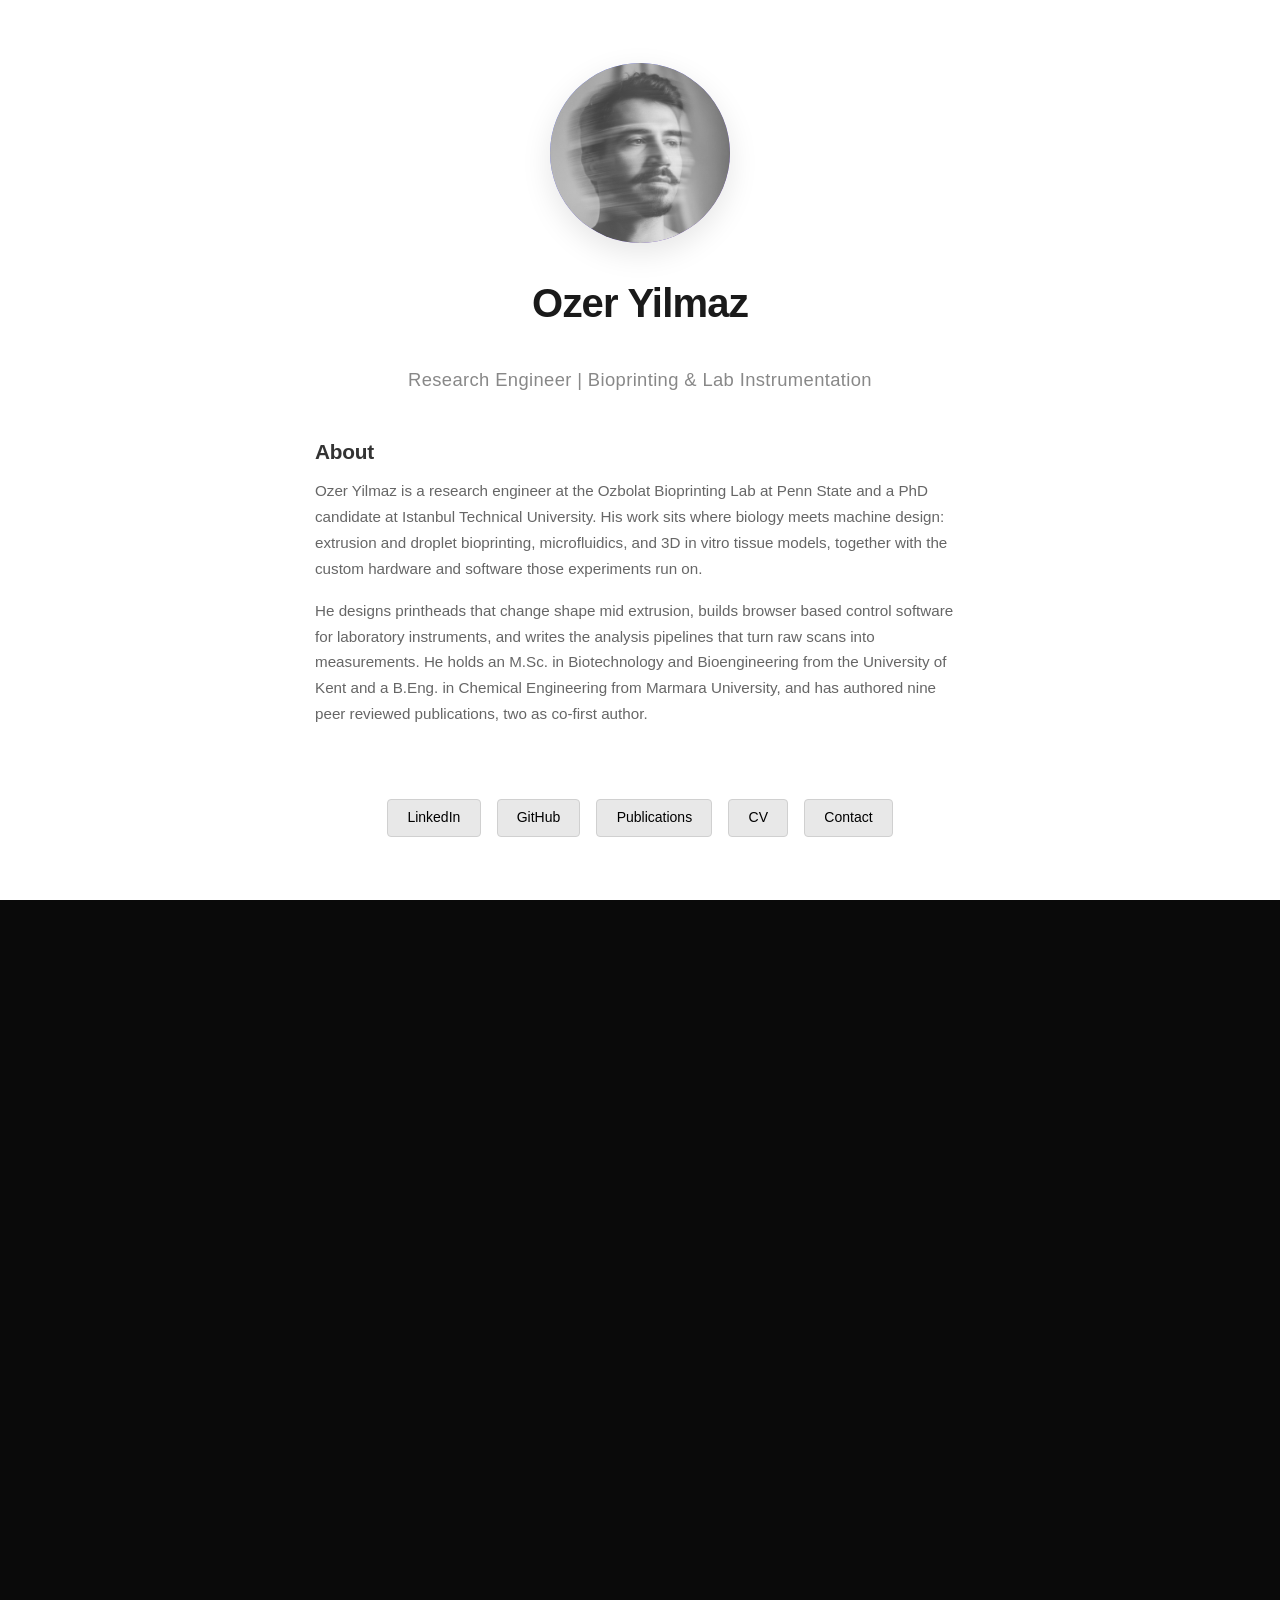
==== commit 032b23bb: "Revise content and improve clarity in index.html" ====
--- a/index.html
+++ b/index.html
@@ -448,28 +448,26 @@
     <div class="welcome-manifesto">
       <h2 class="h2">Welcome to my digital space</h2>
       <p class="body-large">
-        I work where living material meets machines that were never designed to hold it.
-        Cells behave like a fluid with opinions, and most of my week is a negotiation with them
-        through pressure lines, stepper motors and code written far too late at night. This site
-        is the unedited log of that negotiation: builds, failures, and the rare thing that worked
-        on the first try.
+        I build the machines that biology gets printed with, and the software that runs them.
+        Most of my week goes to pressure lines, stepper motors, cell culture, and code that has to
+        keep working overnight. This page is where I keep notes on that: what I am building,
+        what broke, and what it taught me.
       </p>
 
       <h3 class="h3">About me</h3>
       <p class="body-large">
-        Born in Turkey, trained as a chemical engineer, printer mechanic by practice.<br>
-        Living in State College, PA, usually somewhere between a biosafety cabinet and an oscilloscope.
+        Born in Turkey, trained as a chemical engineer, now working on bioprinting hardware.<br>
+        Living in State College, PA. Outside the lab, mostly hiking.
       </p>
 
       <div class="manifesto-grid">
         <div class="manifesto-item">
           <h3 class="h3">I believe in...</h3>
           <ul>
-            <li>A tool you build in one afternoon beats a workflow you tolerate for a year</li>
-            <li>If the protocol only works when you run it, it is not a protocol yet</li>
-            <li>Everything the lab needs should be one URL and zero installs away</li>
-            <li>Hardware tells you the truth that simulation was being polite about</li>
-            <li>Ship the whole file, snippets are somebody else's homework</li>
+            <li>A small tool built in an afternoon is often worth more than a workflow everyone puts up with</li>
+            <li>A protocol is finished when someone else can run it and get the same result</li>
+            <li>Lab software should open in a browser, with nothing to install</li>
+            <li>Building the hardware surfaces problems that simulation does not</li>
           </ul>
         </div>
         <div class="manifesto-item">
@@ -477,7 +475,7 @@
           <ul>
             <li>A printhead that changes its own cross section mid print, six bladders on a pneumatic rail <span style="color:var(--neon-pink)">// SHAPE_SHIFTING_NOZZLE // IN_PROGRESS //</span></li>
             <li>Path planning and SPEL+ generation for a six axis arm, in one file <span style="color:var(--neon-pink)">// OZ_ROBOT_STUDIO // IN_PROGRESS //</span></li>
-            <li>Browser control for the bioprinter over Web Serial, no install, no license <span style="color:var(--neon-pink)">// OZ_BIOPRINTER // RUNNING //</span></li>
+            <li>Browser based control for the bioprinter over Web Serial <span style="color:var(--neon-pink)">// OZ_BIOPRINTER // RUNNING //</span></li>
             <li>Raw optical coherence scans turned into corrected organoid volumes <span style="color:var(--neon-pink)">// OCT_PIPELINE // IN_PROGRESS //</span></li>
             <li>Printing a whole construct in one rotation instead of layer by layer <span style="color:var(--neon-pink)">// CAL_VOLUMETRIC // PLANNING //</span></li>
             <li>A round display with cartoon robot eyes that blink while experiments run <span style="color:var(--neon-pink)">// DESK_BUDDY // HIBERNATING //</span></li>
@@ -502,12 +500,12 @@
         </div>
         <div class="fragment-body collapsible-content" style="display:none">
           <div class="fragment-divider">─────────────────────────</div>
-          <p>Five relays, two power rails, and one confident assumption that the sensors I ordered covered the range I needed. They did not. The bladders were happy between 0.15 and 0.8 MPa, the sensors gave up well below that, and for two weeks every reading was a flat line that looked exactly like failure.</p>
-          <p><span class="highlight-pink">When the data is suspiciously boring, suspect the instrument before the physics.</span></p>
-          <p>Correct sensors arrived. First inflation, all six lobes even, and the extruded filament changed width without pausing the print. That one second of video is the entire thesis.</p>
+          <p>Five relays, two power rails, and one assumption I did not check: that the sensors I ordered covered the range I needed. They did not. The bladders operate between 0.15 and 0.8 MPa and the sensors topped out well below that, so for two weeks every reading was a flat line that looked like a failed design.</p>
+          <p><span class="highlight-pink">When the data looks flat, check the instrument before doubting the design.</span></p>
+          <p>With the correct sensors, the first inflation was even across all six lobes, and the extruded filament changed width without pausing the print. That is the behaviour the whole design was aiming for.</p>
           <div class="fragment-reflection">
             <span class="fragment-tag">// reflection</span>
-            <p>Two weeks lost to a number I never questioned. The instrument is part of the experiment.</p>
+            <p>Two weeks lost to a spec I never verified. The instrument is part of the experiment.</p>
           </div>
         </div>
       </article>
@@ -520,9 +518,9 @@
         </div>
         <div class="fragment-body collapsible-content" style="display:none">
           <div class="fragment-divider">─────────────────────────</div>
-          <p>A lab tool gets about ninety seconds to prove itself. If someone has to install a runtime, make an account, or read a README, the tool is dead and the shared spreadsheet wins by default.</p>
-          <p>So: one file, opens in any browser, works offline, syncs when it can reach the network. Booking the biosafety cabinet, counting cells on a hemocytometer, tracking packages, scheduling duties, generating scaffold paths. <em>Same recipe, different internals.</em></p>
-          <p>The surprise is that the constraint makes them better. No build step means nothing to rot. Two years later they still open.</p>
+          <p>A lab tool has a short window to prove itself. If a colleague has to install a runtime, create an account, or read a README first, most people go back to the shared spreadsheet.</p>
+          <p>So: one file, opens in any browser, works offline, syncs when it can reach the network. Booking the biosafety cabinet, counting cells on a hemocytometer, tracking packages, scheduling duties, generating scaffold paths. <em>Same approach, different internals.</em></p>
+          <p>The constraint turns out to help. With no build step there is nothing to maintain, and the tools still open two years later.</p>
         </div>
       </article>
 
@@ -534,8 +532,8 @@
         </div>
         <div class="fragment-body collapsible-content" style="display:none">
           <div class="fragment-divider">─────────────────────────</div>
-          <p>Changed one firmware setting, rebooted, and met a recovery key prompt for a key I had filed somewhere responsible and immediately forgotten. An entire evening vanished into EFI partitions.</p>
-          <p>For the next person, and for future me: <code>suspend BitLocker before touching Secure Boot</code>. One command, one minute, saves the whole night.</p>
+          <p>Changed one firmware setting, rebooted, and got a recovery key prompt for a key I had saved somewhere sensible and then forgotten. The rest of the evening went into EFI partitions.</p>
+          <p>Noting it for next time: <code>suspend BitLocker before changing Secure Boot</code>. One command, one minute.</p>
         </div>
       </article>
 
@@ -547,7 +545,7 @@
         </div>
         <div class="fragment-body collapsible-content" style="display:none">
           <div class="fragment-divider">─────────────────────────</div>
-          <p>Every print starts the same way. Arm the heads, watch the rail, wait for the number to settle.</p>
+          <p>Every print starts the same way: arm the heads, watch the rail, wait for the pressure to settle.</p>
           <div class="gate-entrance">
             <button class="gate-knock" onclick="armHeads(this)">
               <span class="gate-text">ARM BOTH PRINTHEADS</span>
@@ -565,7 +563,7 @@
   </section>
 
   <footer class="footer content-section">
-    <p>// BUILT WITH SOLENOIDS, GELATIN AND STUBBORNNESS //</p>
+    <p>// BUILT WITH SOLENOIDS, GELATIN AND A LOT OF FAILED PRINTS //</p>
     <p class="small">SYSTEM.MOOD: <span id="currentMood">EXTRUDING</span></p>
     <p class="small">EXIT_PORTAL: // <a href="home.html">o23r.com/home</a> //</p>
   </footer>
@@ -596,7 +594,7 @@
   headsArmed=true;
   document.getElementById('s1').textContent='ARMED';
   document.getElementById('s2').textContent='ARMED';
-  document.getElementById('gateOut').textContent='M760 / M762 sent.\nRail holding at 0.42 MPa. Ready when you are.';
+  document.getElementById('gateOut').textContent='M760 / M762 sent.\nRail holding at 0.42 MPa.';
   btn.querySelector('.gate-text').textContent='VENT AND STAND DOWN';
 }
 
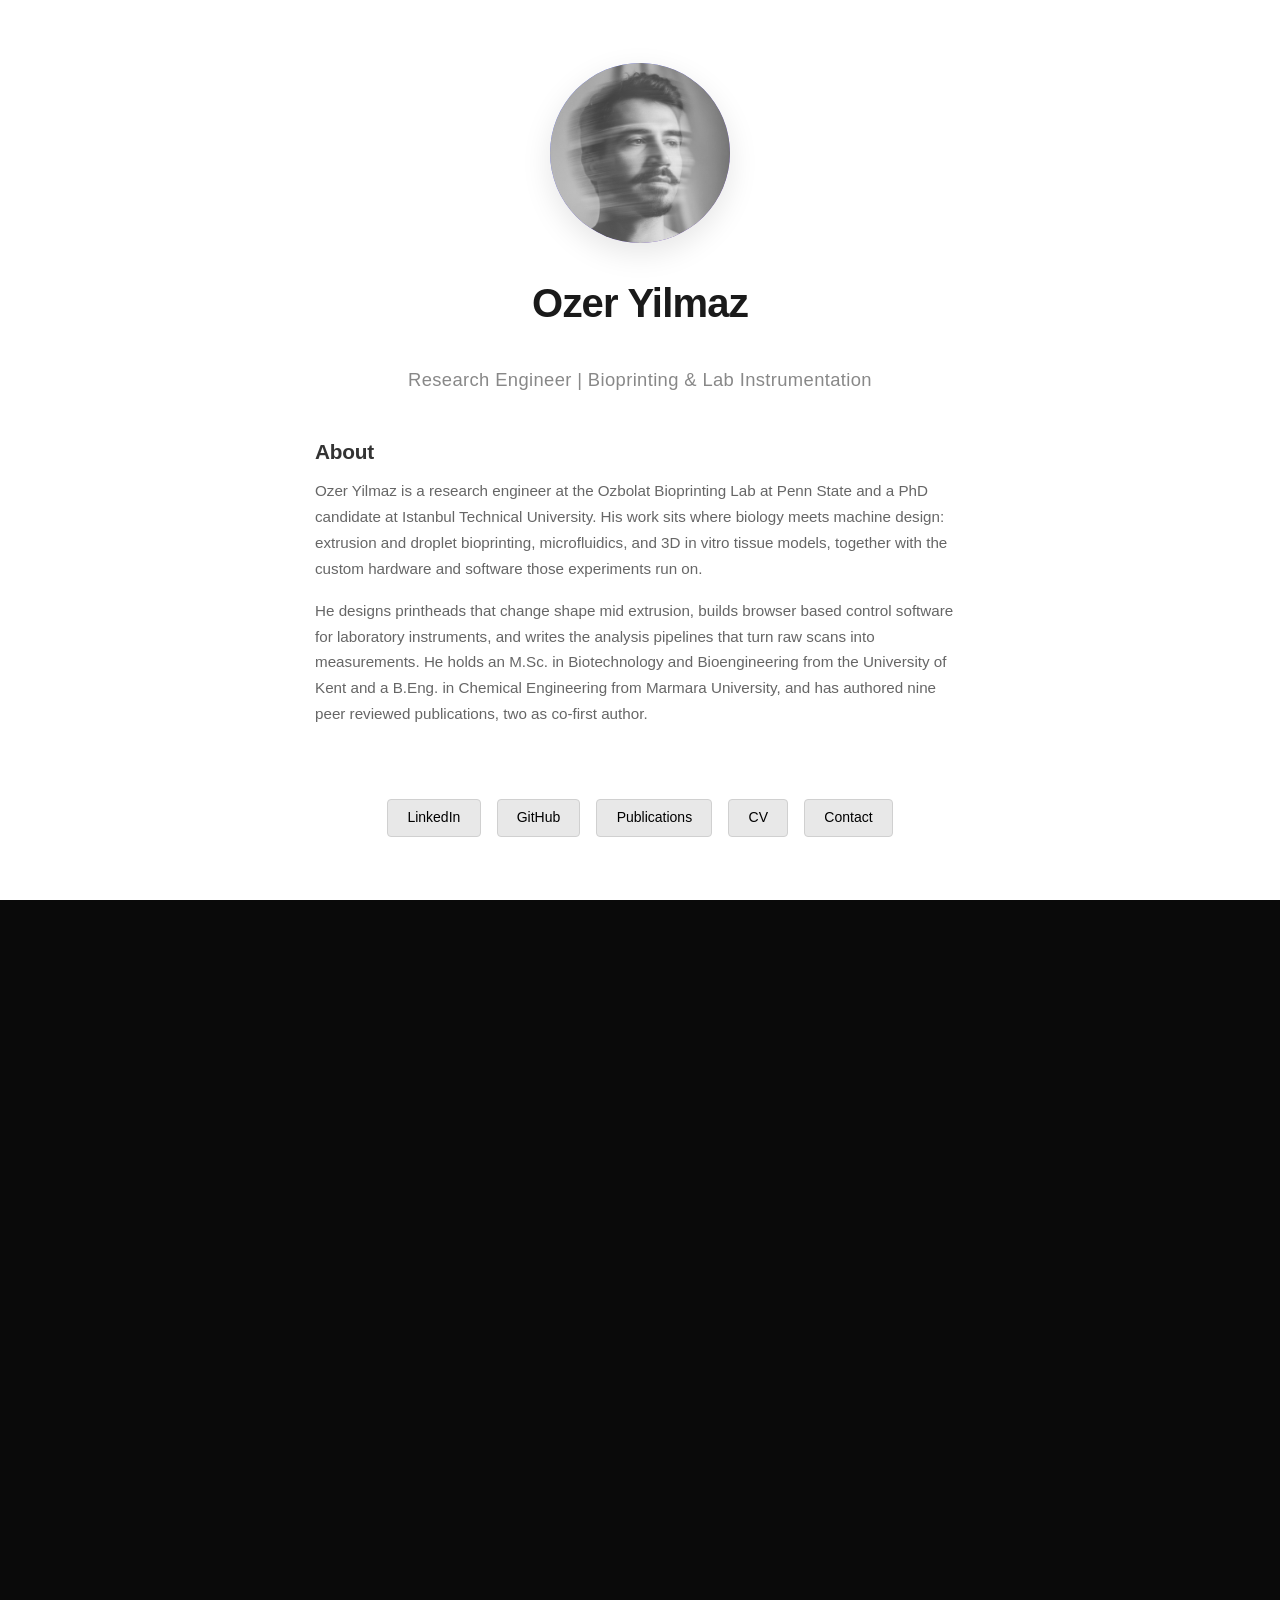
==== commit 13bfb4d5: "Update index.html" ====
--- a/index.html
+++ b/index.html
@@ -133,6 +133,15 @@
 .manifesto-item ul{list-style:none}
 .manifesto-item li{margin-bottom:.85rem;padding-left:1.1rem;position:relative;line-height:1.45;color:rgba(46,204,16,.85)}
 .manifesto-item li::before{content:'>';position:absolute;left:0;color:var(--text-secondary);opacity:.55}
+.manifesto-item-list{list-style:none;margin-top:1.25rem}
+.manifesto-item-list li{margin-bottom:.85rem;padding-left:1.1rem;position:relative;line-height:1.45;color:rgba(46,204,16,.85);max-width:74ch}
+.manifesto-item-list li::before{content:'>';position:absolute;left:0;color:var(--text-secondary);opacity:.55}
+.tool-list{list-style:none;margin-top:1.5rem}
+.tool-list li{margin-bottom:1.5rem;padding-left:1.1rem;position:relative}
+.tool-list li::before{content:'>';position:absolute;left:0;color:var(--text-secondary);opacity:.55}
+.tool-name{font-size:1.2rem}
+.tool-path{color:var(--text-secondary);opacity:.5;font-size:.95rem;margin-left:.4rem}
+.tool-desc{display:block;color:rgba(46,204,16,.8);line-height:1.45;margin-top:.1rem;max-width:66ch}
 
 .theme-glitch a{color:var(--accent);text-decoration:none;position:relative;text-shadow:0 0 3px rgba(166,9,158,.4);transition:all .3s ease}
 .theme-glitch a:hover{color:var(--neon-purple);text-shadow:0 0 10px var(--neon-purple),0 0 20px var(--neon-purple)}
@@ -460,28 +469,59 @@
         Living in State College, PA. Outside the lab, mostly hiking.
       </p>
 
-      <div class="manifesto-grid">
-        <div class="manifesto-item">
-          <h3 class="h3">I believe in...</h3>
-          <ul>
-            <li>A small tool built in an afternoon is often worth more than a workflow everyone puts up with</li>
-            <li>A protocol is finished when someone else can run it and get the same result</li>
-            <li>Lab software should open in a browser, with nothing to install</li>
-            <li>Building the hardware surfaces problems that simulation does not</li>
-          </ul>
-        </div>
-        <div class="manifesto-item">
-          <h3 class="h3">Currently exploring...</h3>
-          <ul>
-            <li>A printhead that changes its own cross section mid print, six bladders on a pneumatic rail <span style="color:var(--neon-pink)">// SHAPE_SHIFTING_NOZZLE // IN_PROGRESS //</span></li>
-            <li>Path planning and SPEL+ generation for a six axis arm, in one file <span style="color:var(--neon-pink)">// OZ_ROBOT_STUDIO // IN_PROGRESS //</span></li>
-            <li>Browser based control for the bioprinter over Web Serial <span style="color:var(--neon-pink)">// OZ_BIOPRINTER // RUNNING //</span></li>
-            <li>Raw optical coherence scans turned into corrected organoid volumes <span style="color:var(--neon-pink)">// OCT_PIPELINE // IN_PROGRESS //</span></li>
-            <li>Printing a whole construct in one rotation instead of layer by layer <span style="color:var(--neon-pink)">// CAL_VOLUMETRIC // PLANNING //</span></li>
-            <li>A round display with cartoon robot eyes that blink while experiments run <span style="color:var(--neon-pink)">// DESK_BUDDY // HIBERNATING //</span></li>
-          </ul>
-        </div>
+      <div class="manifesto-item">
+        <h3 class="h3">I believe in...</h3>
+        <ul>
+          <li>A small tool built in an afternoon is often worth more than a workflow everyone puts up with</li>
+          <li>A protocol is finished when someone else can run it and get the same result</li>
+          <li>Lab software should open in a browser, with nothing to install</li>
+          <li>Building the hardware surfaces problems that simulation does not</li>
+        </ul>
       </div>
+    </div>
+  </section>
+
+  <div class="section-divider"></div>
+
+  <section class="content-section" id="tools-section">
+    <div class="welcome-manifesto">
+      <h3 class="h3">Lab Tools</h3>
+      <p class="body-large">
+        Lab tools I built as single HTML files. Nothing to install and no account needed,
+        they run in the browser.
+      </p>
+      <ul class="tool-list">
+        <li>
+          <a class="tool-name" href="bioprinter/" target="_blank" rel="noopener">OZ Bioprinter</a><span class="tool-path">// /bioprinter</span>
+          <span class="tool-desc">Control interface for the extrusion bioprinter over Web Serial. Jog the axes, run pressure on both printheads, send G-code straight from the browser.</span>
+        </li>
+        <li>
+          <a class="tool-name" href="droplet/" target="_blank" rel="noopener">OZ Droplet Printer Studio</a><span class="tool-path">// /droplet</span>
+          <span class="tool-desc">Pattern and dispense planning for the Jetlab4 piezoelectric inkjet printer, with waveform and array setup.</span>
+        </li>
+        <li>
+          <a class="tool-name" href="robot/" target="_blank" rel="noopener">OZ Robot Studio</a><span class="tool-path">// /robot</span>
+          <span class="tool-desc">Path planning and SPEL+ code generation for a six axis EPSON C8 arm. Lay out the motion, export the program.</span>
+        </li>
+        <li>
+          <a class="tool-name" href="gcode2stl/" target="_blank" rel="noopener">G-code to STL</a><span class="tool-path">// /gcode2stl</span>
+          <span class="tool-desc">Converts a G-code path into an STL mesh, with a 3D viewer to check the result before printing.</span>
+        </li>
+      </ul>
+    </div>
+  </section>
+
+  <div class="section-divider"></div>
+
+  <section class="content-section" id="exploring-section">
+    <div class="welcome-manifesto">
+      <h3 class="h3">Currently exploring...</h3>
+      <ul class="manifesto-item-list">
+        <li>A printhead that changes its own cross section mid print, six bladders on a pneumatic rail <span style="color:var(--neon-pink)">// SHAPE_SHIFTING_NOZZLE // IN_PROGRESS //</span></li>
+        <li>Raw optical coherence scans turned into corrected organoid volumes <span style="color:var(--neon-pink)">// OCT_PIPELINE // IN_PROGRESS //</span></li>
+        <li>Printing a whole construct in one rotation instead of layer by layer <span style="color:var(--neon-pink)">// CAL_VOLUMETRIC // PLANNING //</span></li>
+        <li>A round display with cartoon robot eyes that blink while experiments run <span style="color:var(--neon-pink)">// DESK_BUDDY // HIBERNATING //</span></li>
+      </ul>
     </div>
   </section>
 
